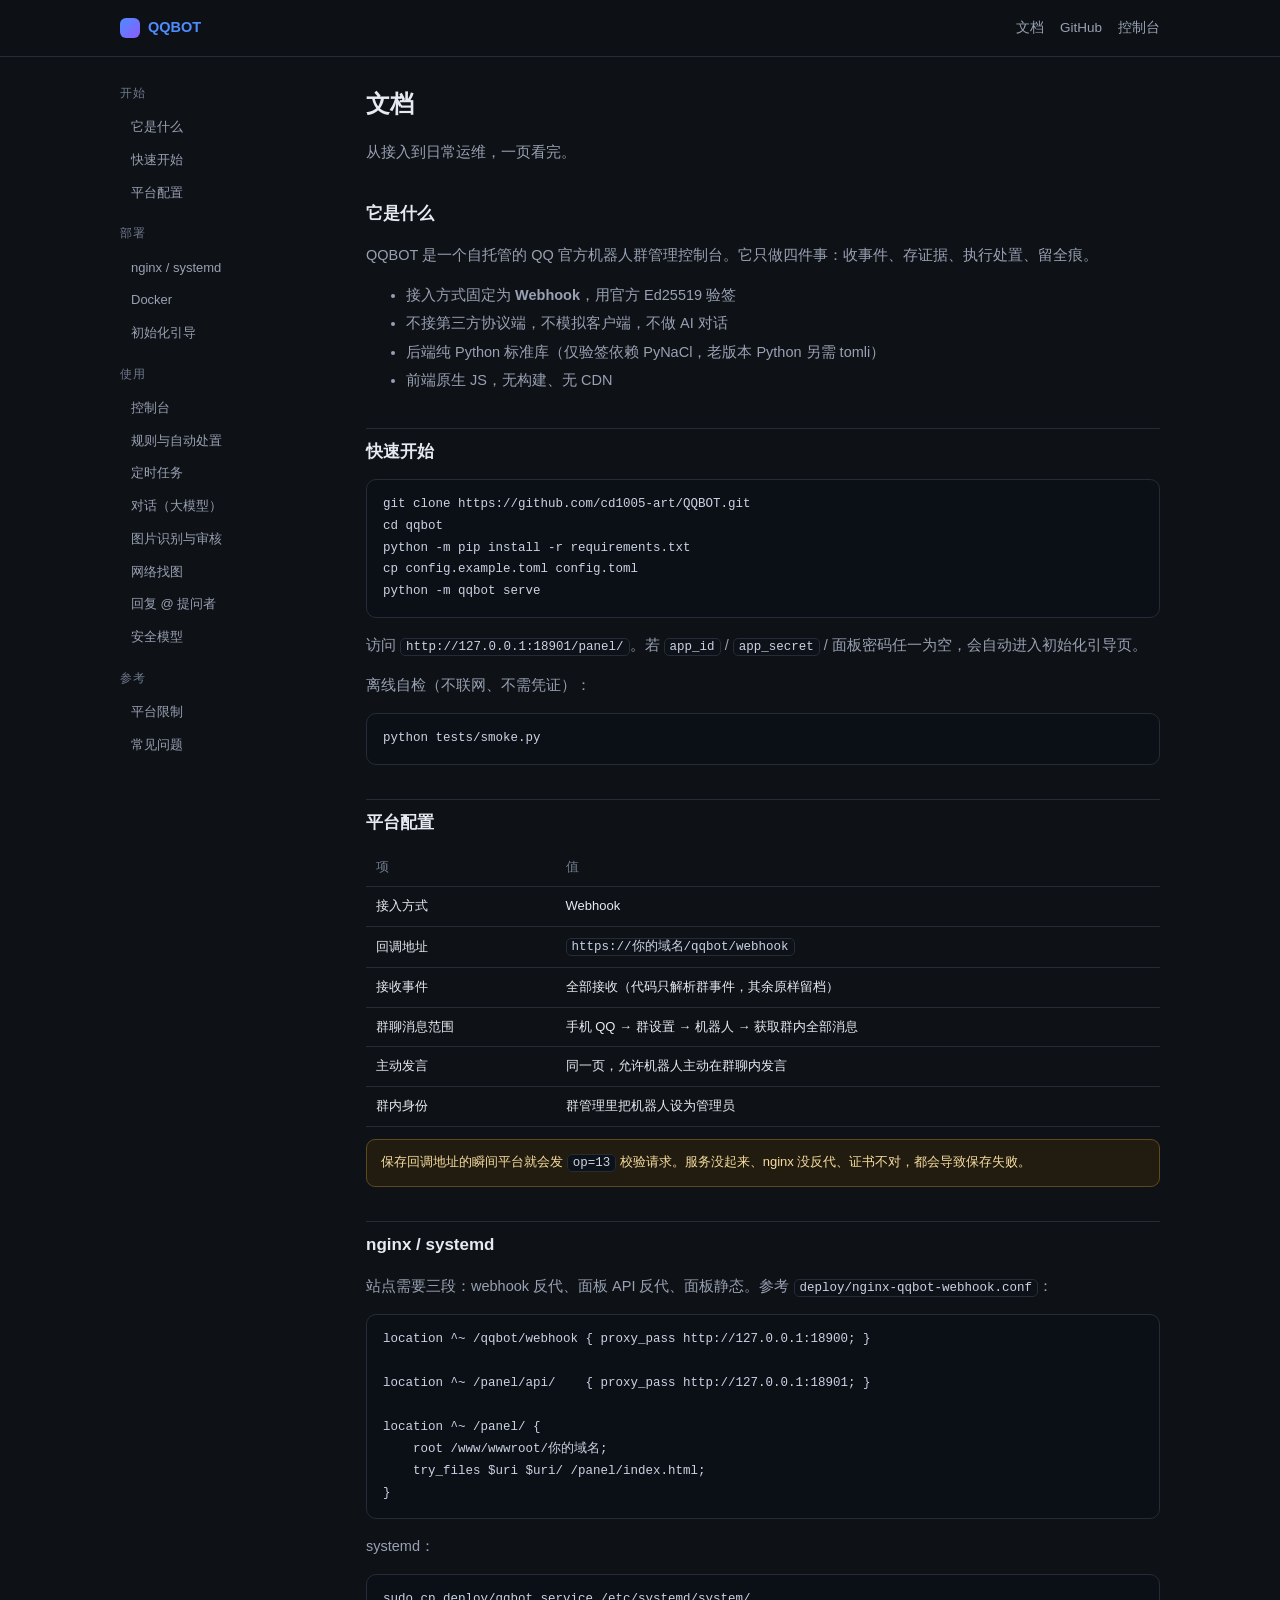
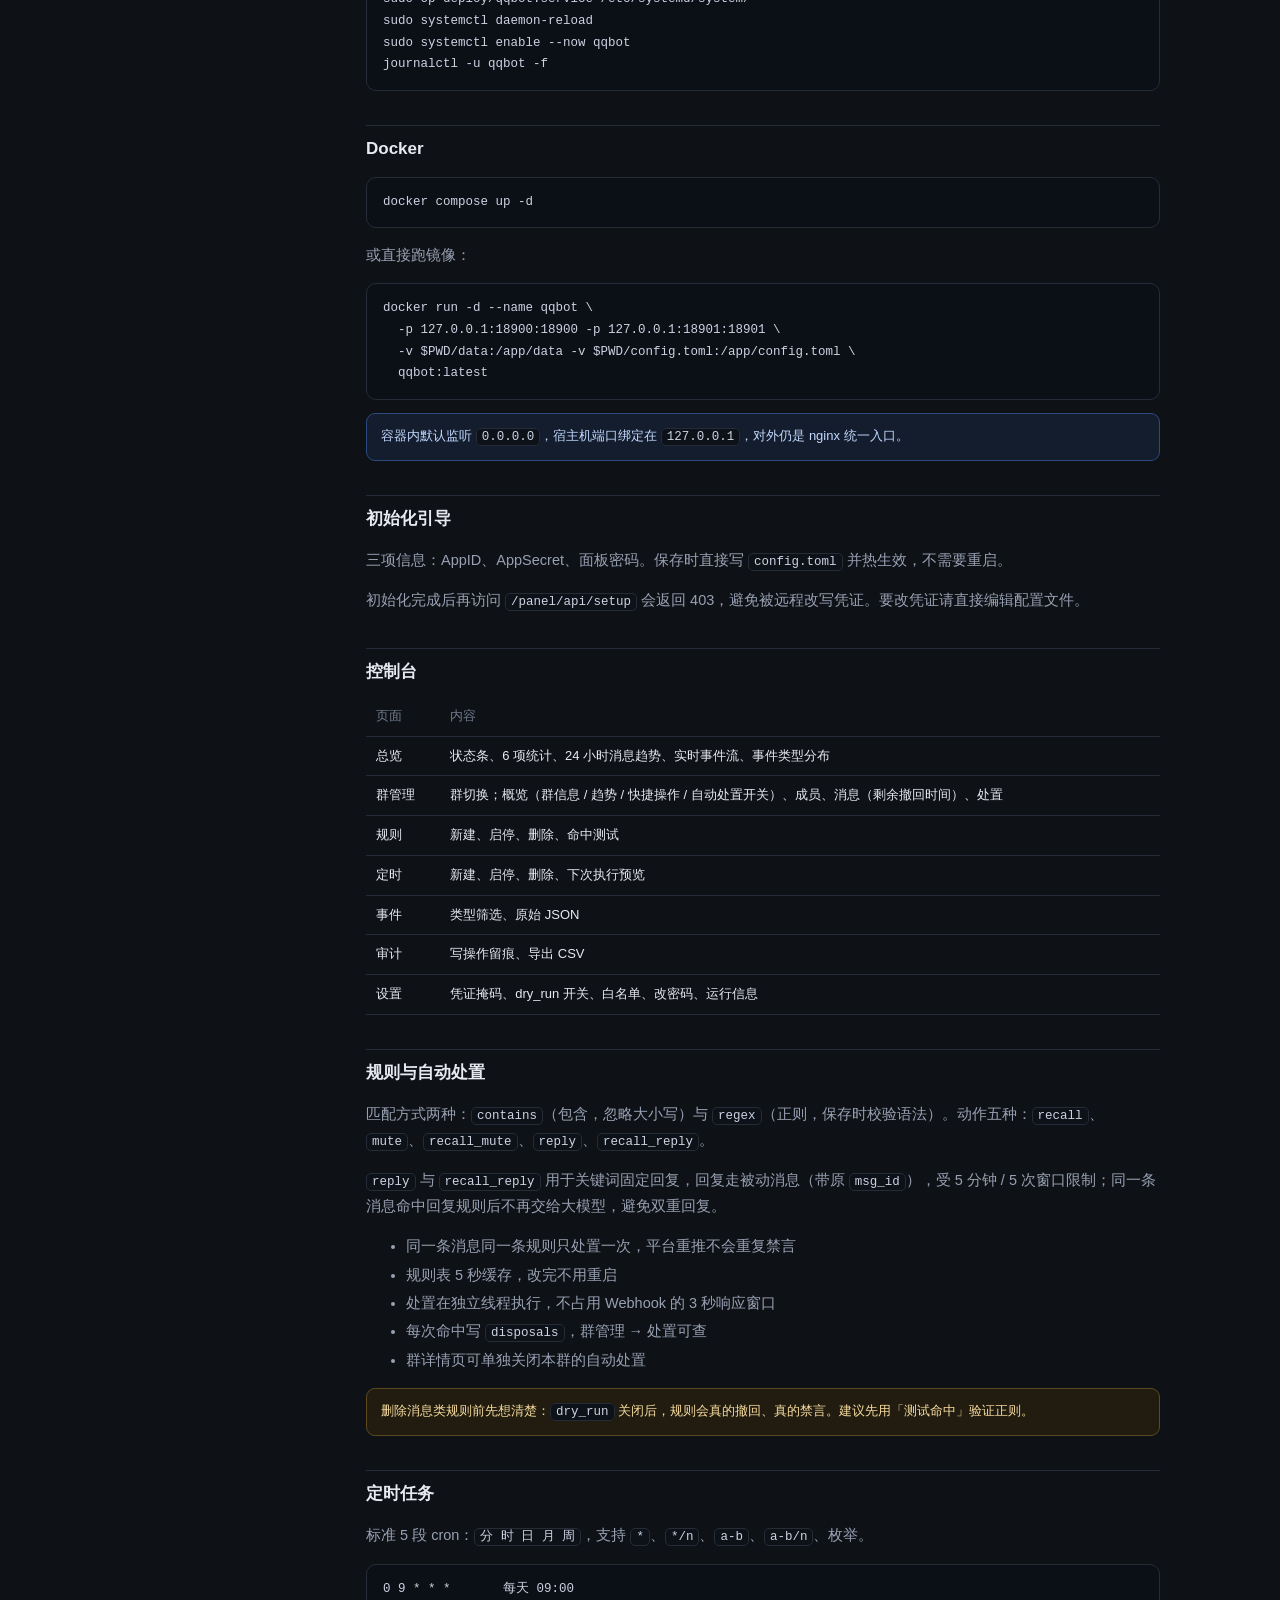
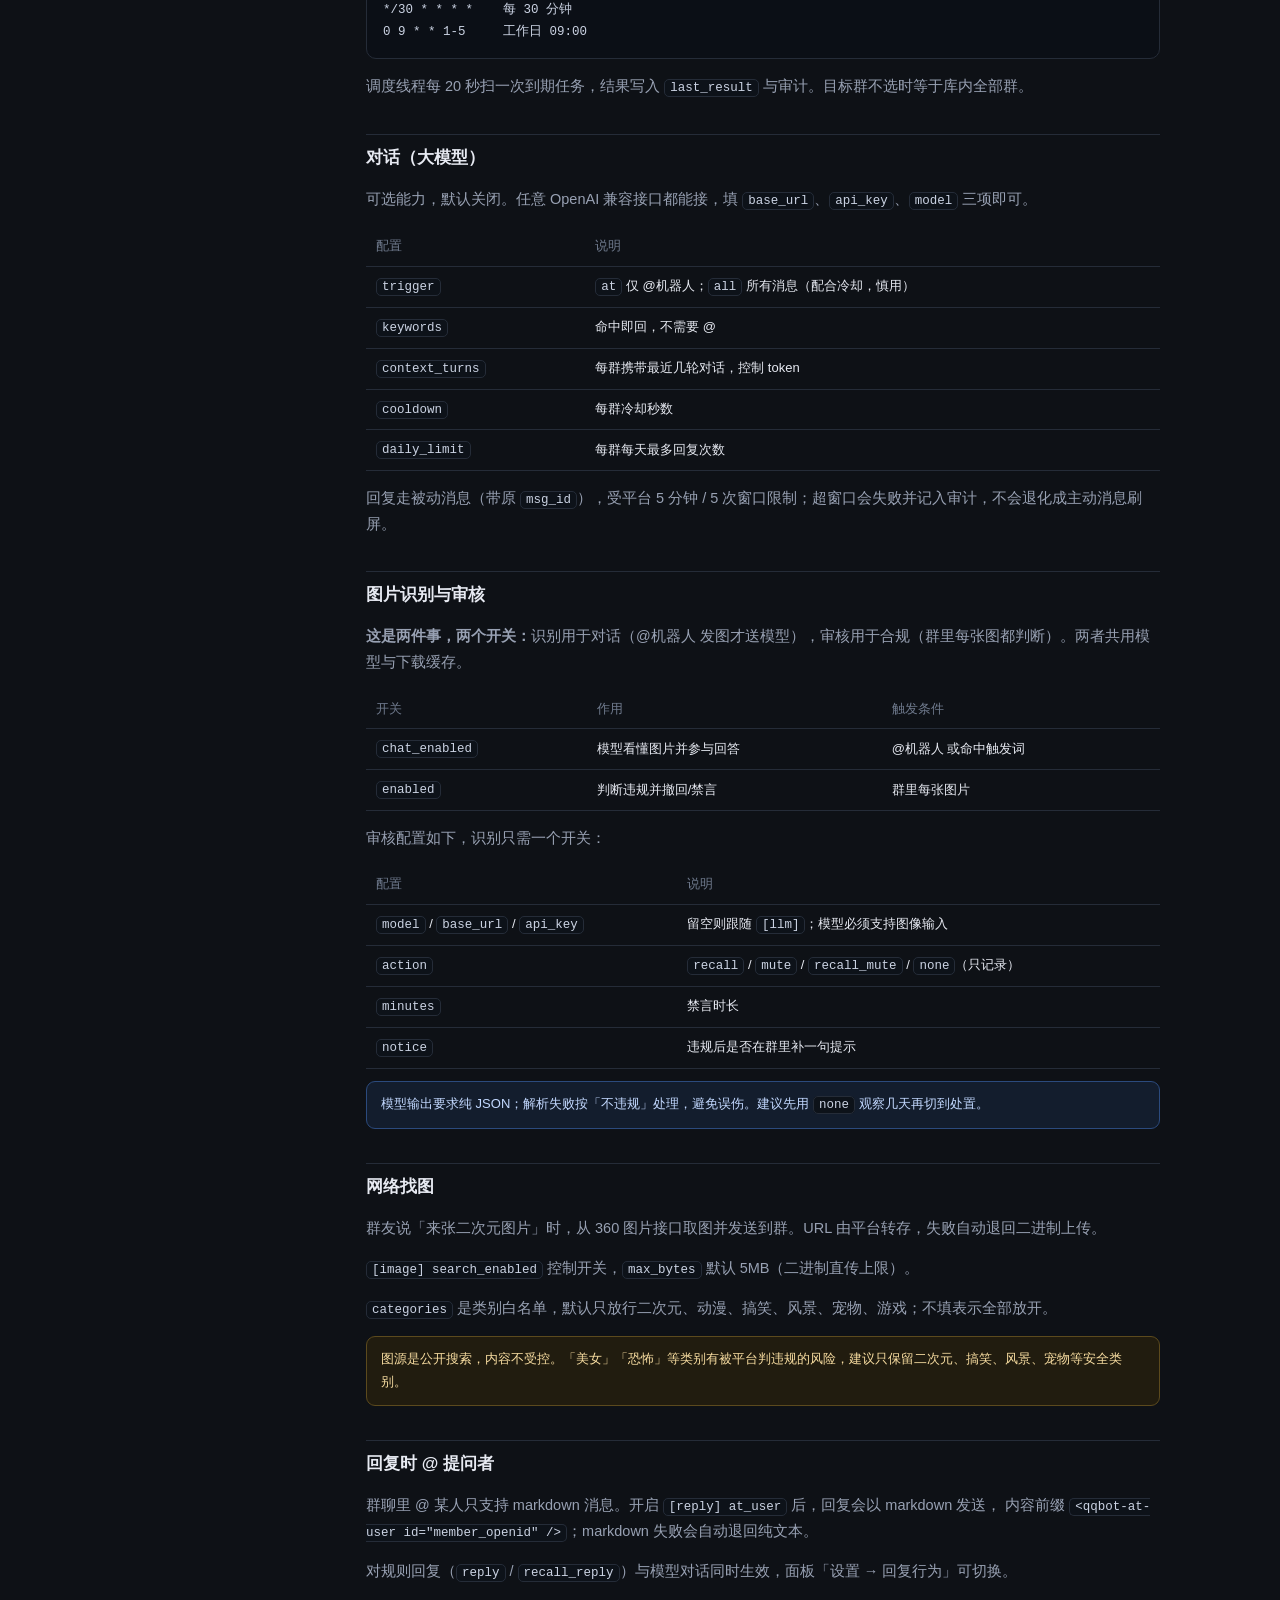
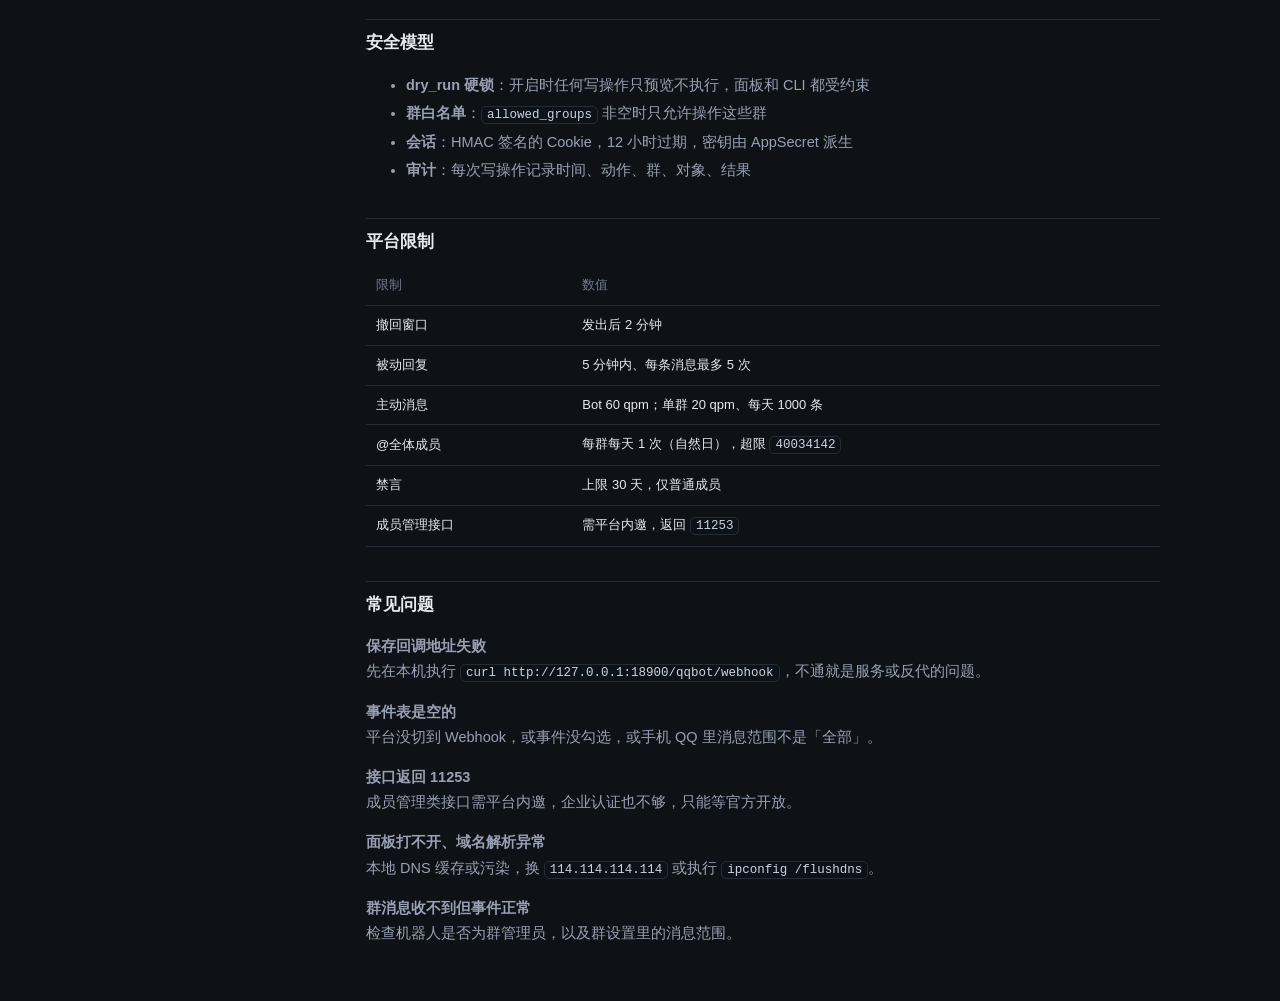
==== web/docs.html @ 5c9e3359 "feat: 找图类别白名单 + 移除设置页重复卡片 - [image] categories 白名单，默认仅放行二次元/动漫/搞笑/风景/宠物/游戏 - 美女/恐怖/沙雕 标记 ⚠，需手动勾选才会启用" ====
<!DOCTYPE html>
<html lang="zh-CN">
<head>
<meta charset="utf-8">
<meta name="viewport" content="width=device-width, initial-scale=1">
<title>文档 · QQBOT</title>
<style>
:root{--bg:#0e1116;--panel:#161b23;--panel2:#1b2129;--line:#252c38;--text:#e7eaf2;--sub:#98a1b3;--muted:#6f7a8d;--accent:#4f8cff}
*{box-sizing:border-box}
body{margin:0;background:var(--bg);color:var(--text);font:14.5px/1.75 -apple-system,"Segoe UI","Microsoft YaHei",sans-serif}
a{color:var(--accent);text-decoration:none}
header{position:sticky;top:0;z-index:10;background:rgba(14,17,22,.9);backdrop-filter:blur(8px);border-bottom:1px solid var(--line)}
.nav{max-width:1080px;margin:0 auto;padding:0 20px;display:flex;align-items:center;gap:16px;height:56px}
.brand{font-weight:650;display:flex;align-items:center;gap:8px}
.logo{width:20px;height:20px;border-radius:6px;background:linear-gradient(135deg,#4f8cff,#8a5cff)}
.nav .sp{flex:1}
.nav a.item{color:var(--sub);font-size:13.5px}
.layout{max-width:1080px;margin:0 auto;padding:26px 20px 70px;display:grid;grid-template-columns:212px 1fr;gap:34px}
aside{position:sticky;top:76px;align-self:start;font-size:13px}
aside div.t{color:var(--muted);font-size:11.5px;letter-spacing:.5px;margin:0 0 8px}
aside a{display:block;padding:5px 9px;border-radius:7px;color:var(--sub);border-left:2px solid transparent}
aside a:hover{background:var(--panel2);color:var(--text)}
main h1{font-size:24px;margin:0 0 6px}
main h2{font-size:17px;margin:34px 0 8px;padding-top:8px;border-top:1px solid var(--line)}
main h2:first-of-type{border-top:0;padding-top:0}
main p{color:var(--sub)}
main li{color:var(--sub);margin:3px 0}
code{font-family:ui-monospace,Consolas,monospace;background:#0d1219;border:1px solid var(--line);
  border-radius:5px;padding:1px 5px;font-size:12.5px;color:#cbd3e3}
pre{background:#0b0f16;border:1px solid var(--line);border-radius:10px;padding:14px 16px;overflow:auto;
  font-size:12.5px;line-height:1.75;color:#cbd3e3}
table{width:100%;border-collapse:collapse;font-size:13px;margin:10px 0}
th,td{text-align:left;padding:8px 10px;border-bottom:1px solid var(--line)}
th{color:var(--muted);font-weight:500}
.tip{background:#131d2d;border:1px solid #2b4a7d;border-radius:9px;padding:11px 14px;color:#c2d8ff;font-size:13px;margin:12px 0}
.warn{background:#211c0f;border:1px solid #5c4a1d;border-radius:9px;padding:11px 14px;color:#f7dca0;font-size:13px;margin:12px 0}
@media(max-width:860px){.layout{grid-template-columns:1fr;gap:18px}aside{display:none}}
</style>
</head>
<body>

<header><div class="nav">
  <a class="brand" href="/"><span class="logo"></span>QQBOT</a>
  <span class="sp"></span>
  <a class="item" href="/docs/">文档</a>
  <a class="item" href="https://github.com/cd1005-art/QQBOT">GitHub</a>
  <a class="item" href="/panel/">控制台</a>
</div></header>

<div class="layout">
<aside>
  <div class="t">开始</div>
  <a href="#intro">它是什么</a>
  <a href="#quick">快速开始</a>
  <a href="#platform">平台配置</a>
  <div class="t" style="margin-top:14px">部署</div>
  <a href="#deploy">nginx / systemd</a>
  <a href="#docker">Docker</a>
  <a href="#setup">初始化引导</a>
  <div class="t" style="margin-top:14px">使用</div>
  <a href="#panel">控制台</a>
  <a href="#rules">规则与自动处置</a>
  <a href="#schedules">定时任务</a>
  <a href="#chat">对话（大模型）</a>
  <a href="#vision">图片识别与审核</a>
  <a href="#imgsearch">网络找图</a>
  <a href="#at">回复 @ 提问者</a>
  <a href="#security">安全模型</a>
  <div class="t" style="margin-top:14px">参考</div>
  <a href="#limits">平台限制</a>
  <a href="#faq">常见问题</a>
</aside>

<main>
  <h1>文档</h1>
  <p>从接入到日常运维，一页看完。</p>

  <h2 id="intro">它是什么</h2>
  <p>QQBOT 是一个自托管的 QQ 官方机器人群管理控制台。它只做四件事：收事件、存证据、执行处置、留全痕。</p>
  <ul>
    <li>接入方式固定为 <b>Webhook</b>，用官方 Ed25519 验签</li>
    <li>不接第三方协议端，不模拟客户端，不做 AI 对话</li>
    <li>后端纯 Python 标准库（仅验签依赖 PyNaCl，老版本 Python 另需 tomli）</li>
    <li>前端原生 JS，无构建、无 CDN</li>
  </ul>

  <h2 id="quick">快速开始</h2>
  <pre>git clone https://github.com/cd1005-art/QQBOT.git
cd qqbot
python -m pip install -r requirements.txt
cp config.example.toml config.toml
python -m qqbot serve</pre>
  <p>访问 <code>http://127.0.0.1:18901/panel/</code>。若 <code>app_id</code> / <code>app_secret</code> / 面板密码任一为空，会自动进入初始化引导页。</p>
  <p>离线自检（不联网、不需凭证）：</p>
  <pre>python tests/smoke.py</pre>

  <h2 id="platform">平台配置</h2>
  <table>
    <tr><th>项</th><th>值</th></tr>
    <tr><td>接入方式</td><td>Webhook</td></tr>
    <tr><td>回调地址</td><td><code>https://你的域名/qqbot/webhook</code></td></tr>
    <tr><td>接收事件</td><td>全部接收（代码只解析群事件，其余原样留档）</td></tr>
    <tr><td>群聊消息范围</td><td>手机 QQ → 群设置 → 机器人 → 获取群内全部消息</td></tr>
    <tr><td>主动发言</td><td>同一页，允许机器人主动在群聊内发言</td></tr>
    <tr><td>群内身份</td><td>群管理里把机器人设为管理员</td></tr>
  </table>
  <div class="warn">保存回调地址的瞬间平台就会发 <code>op=13</code> 校验请求。服务没起来、nginx 没反代、证书不对，都会导致保存失败。</div>

  <h2 id="deploy">nginx / systemd</h2>
  <p>站点需要三段：webhook 反代、面板 API 反代、面板静态。参考 <code>deploy/nginx-qqbot-webhook.conf</code>：</p>
  <pre>location ^~ /qqbot/webhook { proxy_pass http://127.0.0.1:18900; }

location ^~ /panel/api/    { proxy_pass http://127.0.0.1:18901; }

location ^~ /panel/ {
    root /www/wwwroot/你的域名;
    try_files $uri $uri/ /panel/index.html;
}</pre>
  <p>systemd：</p>
  <pre>sudo cp deploy/qqbot.service /etc/systemd/system/
sudo systemctl daemon-reload
sudo systemctl enable --now qqbot
journalctl -u qqbot -f</pre>

  <h2 id="docker">Docker</h2>
  <pre>docker compose up -d</pre>
  <p>或直接跑镜像：</p>
  <pre>docker run -d --name qqbot \
  -p 127.0.0.1:18900:18900 -p 127.0.0.1:18901:18901 \
  -v $PWD/data:/app/data -v $PWD/config.toml:/app/config.toml \
  qqbot:latest</pre>
  <div class="tip">容器内默认监听 <code>0.0.0.0</code>，宿主机端口绑定在 <code>127.0.0.1</code>，对外仍是 nginx 统一入口。</div>

  <h2 id="setup">初始化引导</h2>
  <p>三项信息：AppID、AppSecret、面板密码。保存时直接写 <code>config.toml</code> 并热生效，不需要重启。</p>
  <p>初始化完成后再访问 <code>/panel/api/setup</code> 会返回 403，避免被远程改写凭证。要改凭证请直接编辑配置文件。</p>

  <h2 id="panel">控制台</h2>
  <table>
    <tr><th>页面</th><th>内容</th></tr>
    <tr><td>总览</td><td>状态条、6 项统计、24 小时消息趋势、实时事件流、事件类型分布</td></tr>
    <tr><td>群管理</td><td>群切换；概览（群信息 / 趋势 / 快捷操作 / 自动处置开关）、成员、消息（剩余撤回时间）、处置</td></tr>
    <tr><td>规则</td><td>新建、启停、删除、命中测试</td></tr>
    <tr><td>定时</td><td>新建、启停、删除、下次执行预览</td></tr>
    <tr><td>事件</td><td>类型筛选、原始 JSON</td></tr>
    <tr><td>审计</td><td>写操作留痕、导出 CSV</td></tr>
    <tr><td>设置</td><td>凭证掩码、dry_run 开关、白名单、改密码、运行信息</td></tr>
  </table>

  <h2 id="rules">规则与自动处置</h2>
  <p>匹配方式两种：<code>contains</code>（包含，忽略大小写）与 <code>regex</code>（正则，保存时校验语法）。动作五种：<code>recall</code>、<code>mute</code>、<code>recall_mute</code>、<code>reply</code>、<code>recall_reply</code>。</p>
  <p><code>reply</code> 与 <code>recall_reply</code> 用于关键词固定回复，回复走被动消息（带原 <code>msg_id</code>），受 5 分钟 / 5 次窗口限制；同一条消息命中回复规则后不再交给大模型，避免双重回复。</p>
  <ul>
    <li>同一条消息同一条规则只处置一次，平台重推不会重复禁言</li>
    <li>规则表 5 秒缓存，改完不用重启</li>
    <li>处置在独立线程执行，不占用 Webhook 的 3 秒响应窗口</li>
    <li>每次命中写 <code>disposals</code>，群管理 → 处置可查</li>
    <li>群详情页可单独关闭本群的自动处置</li>
  </ul>
  <div class="warn">删除消息类规则前先想清楚：<code>dry_run</code> 关闭后，规则会真的撤回、真的禁言。建议先用「测试命中」验证正则。</div>

  <h2 id="schedules">定时任务</h2>
  <p>标准 5 段 cron：<code>分 时 日 月 周</code>，支持 <code>*</code>、<code>*/n</code>、<code>a-b</code>、<code>a-b/n</code>、枚举。</p>
  <pre>0 9 * * *       每天 09:00
*/30 * * * *    每 30 分钟
0 9 * * 1-5     工作日 09:00</pre>
  <p>调度线程每 20 秒扫一次到期任务，结果写入 <code>last_result</code> 与审计。目标群不选时等于库内全部群。</p>

  <h2 id="chat">对话（大模型）</h2>
  <p>可选能力，默认关闭。任意 OpenAI 兼容接口都能接，填 <code>base_url</code>、<code>api_key</code>、<code>model</code> 三项即可。</p>
  <table>
    <tr><th>配置</th><th>说明</th></tr>
    <tr><td><code>trigger</code></td><td><code>at</code> 仅 @机器人；<code>all</code> 所有消息（配合冷却，慎用）</td></tr>
    <tr><td><code>keywords</code></td><td>命中即回，不需要 @</td></tr>
    <tr><td><code>context_turns</code></td><td>每群携带最近几轮对话，控制 token</td></tr>
    <tr><td><code>cooldown</code></td><td>每群冷却秒数</td></tr>
    <tr><td><code>daily_limit</code></td><td>每群每天最多回复次数</td></tr>
  </table>
  <p>回复走被动消息（带原 <code>msg_id</code>），受平台 5 分钟 / 5 次窗口限制；超窗口会失败并记入审计，不会退化成主动消息刷屏。</p>

  <h2 id="vision">图片识别与审核</h2>
  <p><b>这是两件事，两个开关：</b>识别用于对话（@机器人 发图才送模型），审核用于合规（群里每张图都判断）。两者共用模型与下载缓存。</p>
  <table>
    <tr><th>开关</th><th>作用</th><th>触发条件</th></tr>
    <tr><td><code>chat_enabled</code></td><td>模型看懂图片并参与回答</td><td>@机器人 或命中触发词</td></tr>
    <tr><td><code>enabled</code></td><td>判断违规并撤回/禁言</td><td>群里每张图片</td></tr>
  </table>
  <p>审核配置如下，识别只需一个开关：</p>
  <table>
    <tr><th>配置</th><th>说明</th></tr>
    <tr><td><code>model</code> / <code>base_url</code> / <code>api_key</code></td><td>留空则跟随 <code>[llm]</code>；模型必须支持图像输入</td></tr>
    <tr><td><code>action</code></td><td><code>recall</code> / <code>mute</code> / <code>recall_mute</code> / <code>none</code>（只记录）</td></tr>
    <tr><td><code>minutes</code></td><td>禁言时长</td></tr>
    <tr><td><code>notice</code></td><td>违规后是否在群里补一句提示</td></tr>
  </table>
  <div class="tip">模型输出要求纯 JSON；解析失败按「不违规」处理，避免误伤。建议先用 <code>none</code> 观察几天再切到处置。</div>

  <h2 id="imgsearch">网络找图</h2>
  <p>群友说「来张二次元图片」时，从 360 图片接口取图并发送到群。URL 由平台转存，失败自动退回二进制上传。</p>
  <p><code>[image] search_enabled</code> 控制开关，<code>max_bytes</code> 默认 5MB（二进制直传上限）。</p>
  <p><code>categories</code> 是类别白名单，默认只放行二次元、动漫、搞笑、风景、宠物、游戏；不填表示全部放开。</p>
  <div class="warn">图源是公开搜索，内容不受控。「美女」「恐怖」等类别有被平台判违规的风险，建议只保留二次元、搞笑、风景、宠物等安全类别。</div>

  <h2 id="at">回复时 @ 提问者</h2>
  <p>群聊里 @ 某人只支持 markdown 消息。开启 <code>[reply] at_user</code> 后，回复会以 markdown 发送，
  内容前缀 <code>&lt;qqbot-at-user id="member_openid" /&gt;</code>；markdown 失败会自动退回纯文本。</p>
  <p>对规则回复（<code>reply</code> / <code>recall_reply</code>）与模型对话同时生效，面板「设置 → 回复行为」可切换。</p>

  <h2 id="security">安全模型</h2>
  <ul>
    <li><b>dry_run 硬锁</b>：开启时任何写操作只预览不执行，面板和 CLI 都受约束</li>
    <li><b>群白名单</b>：<code>allowed_groups</code> 非空时只允许操作这些群</li>
    <li><b>会话</b>：HMAC 签名的 Cookie，12 小时过期，密钥由 AppSecret 派生</li>
    <li><b>审计</b>：每次写操作记录时间、动作、群、对象、结果</li>
  </ul>

  <h2 id="limits">平台限制</h2>
  <table>
    <tr><th>限制</th><th>数值</th></tr>
    <tr><td>撤回窗口</td><td>发出后 2 分钟</td></tr>
    <tr><td>被动回复</td><td>5 分钟内、每条消息最多 5 次</td></tr>
    <tr><td>主动消息</td><td>Bot 60 qpm；单群 20 qpm、每天 1000 条</td></tr>
    <tr><td>@全体成员</td><td>每群每天 1 次（自然日），超限 <code>40034142</code></td></tr>
    <tr><td>禁言</td><td>上限 30 天，仅普通成员</td></tr>
    <tr><td>成员管理接口</td><td>需平台内邀，返回 <code>11253</code></td></tr>
  </table>

  <h2 id="faq">常见问题</h2>
  <p><b>保存回调地址失败</b><br>先在本机执行 <code>curl http://127.0.0.1:18900/qqbot/webhook</code>，不通就是服务或反代的问题。</p>
  <p><b>事件表是空的</b><br>平台没切到 Webhook，或事件没勾选，或手机 QQ 里消息范围不是「全部」。</p>
  <p><b>接口返回 11253</b><br>成员管理类接口需平台内邀，企业认证也不够，只能等官方开放。</p>
  <p><b>面板打不开、域名解析异常</b><br>本地 DNS 缓存或污染，换 <code>114.114.114.114</code> 或执行 <code>ipconfig /flushdns</code>。</p>
  <p><b>群消息收不到但事件正常</b><br>检查机器人是否为群管理员，以及群设置里的消息范围。</p>
</main>
</div>

</body>
</html>
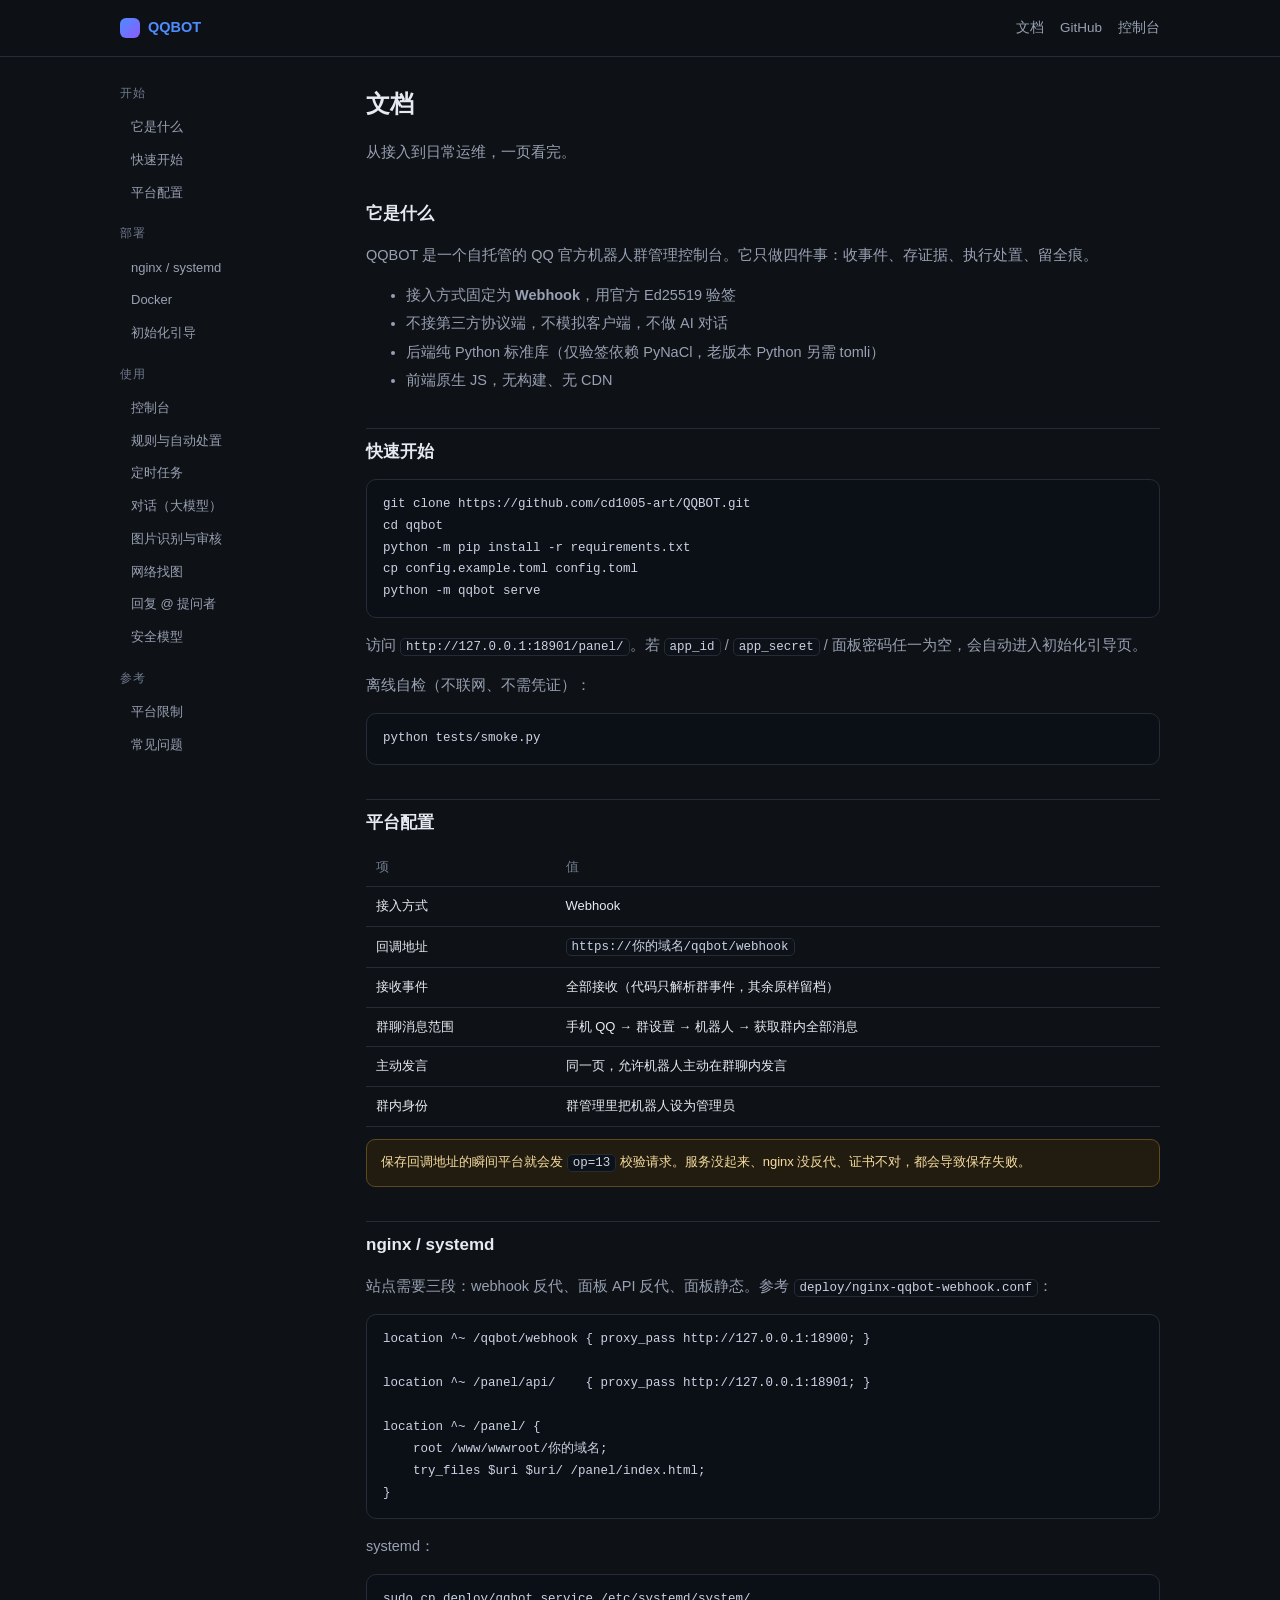
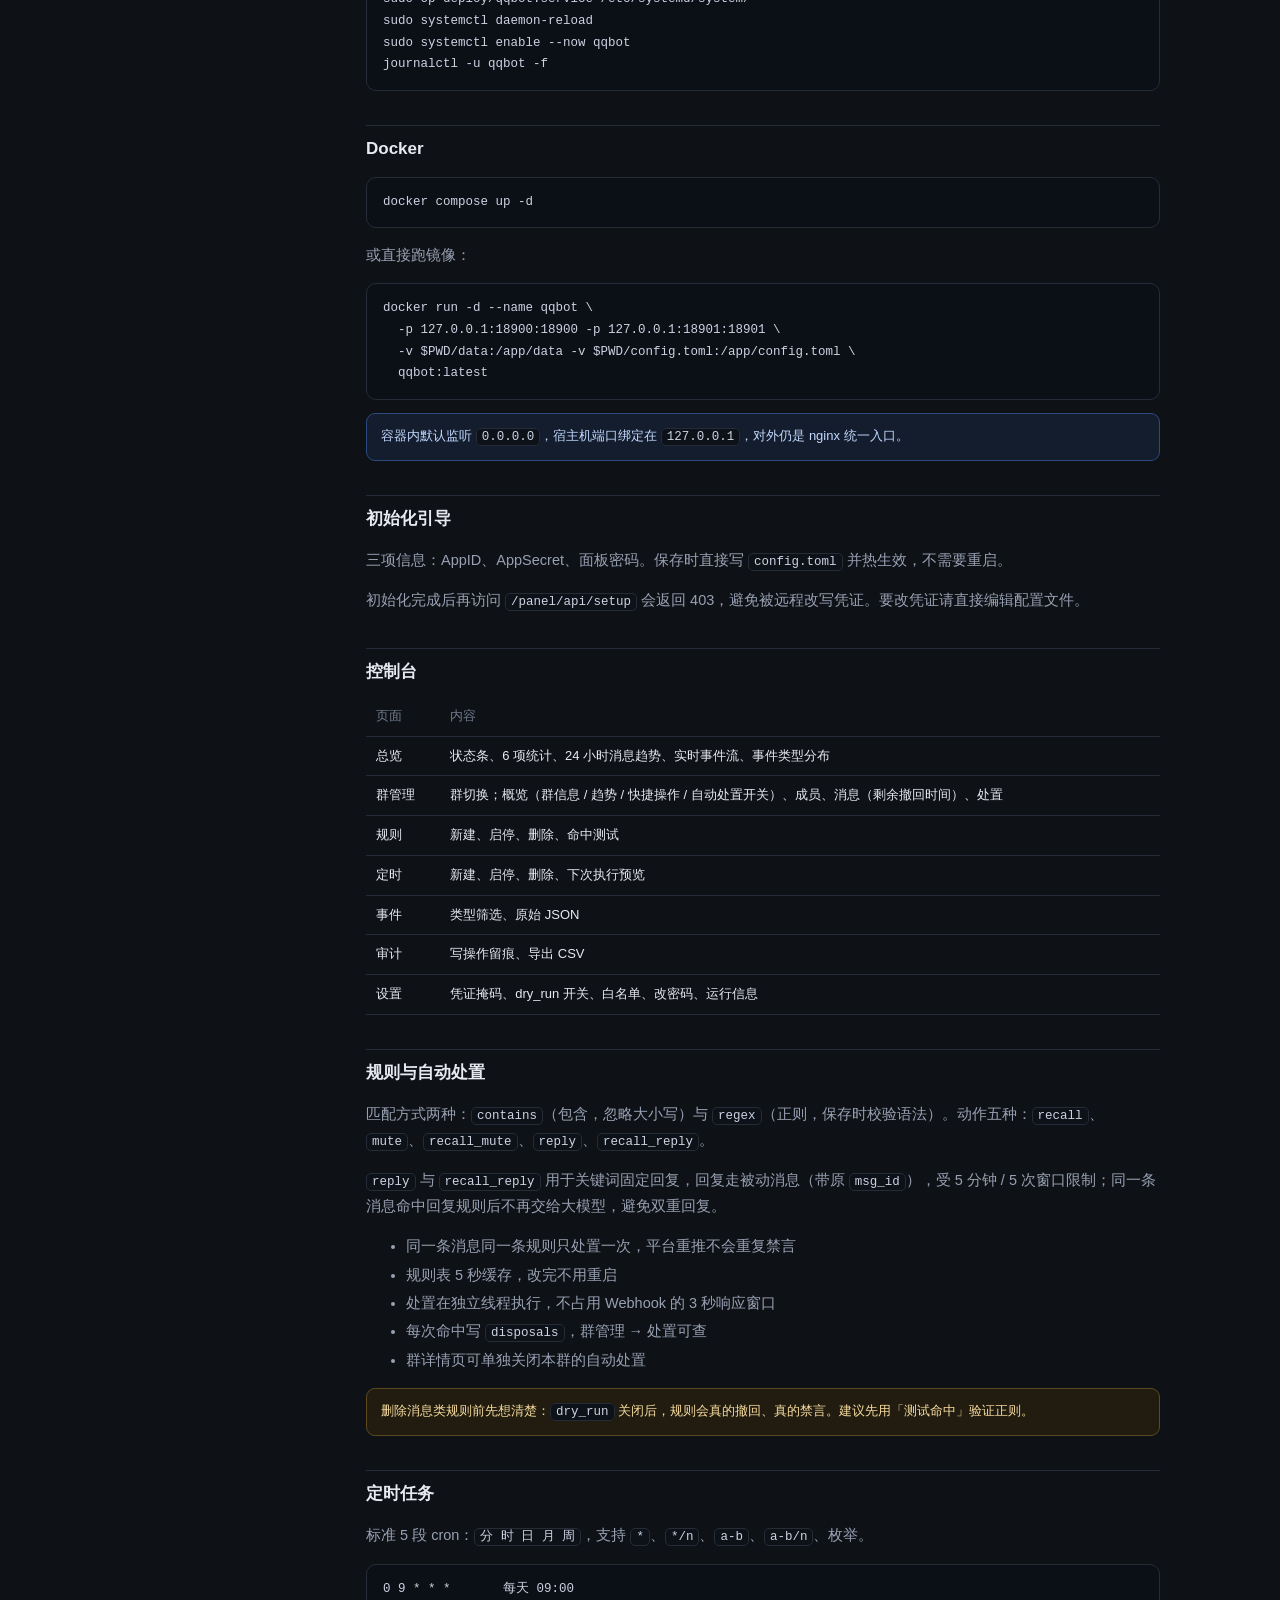
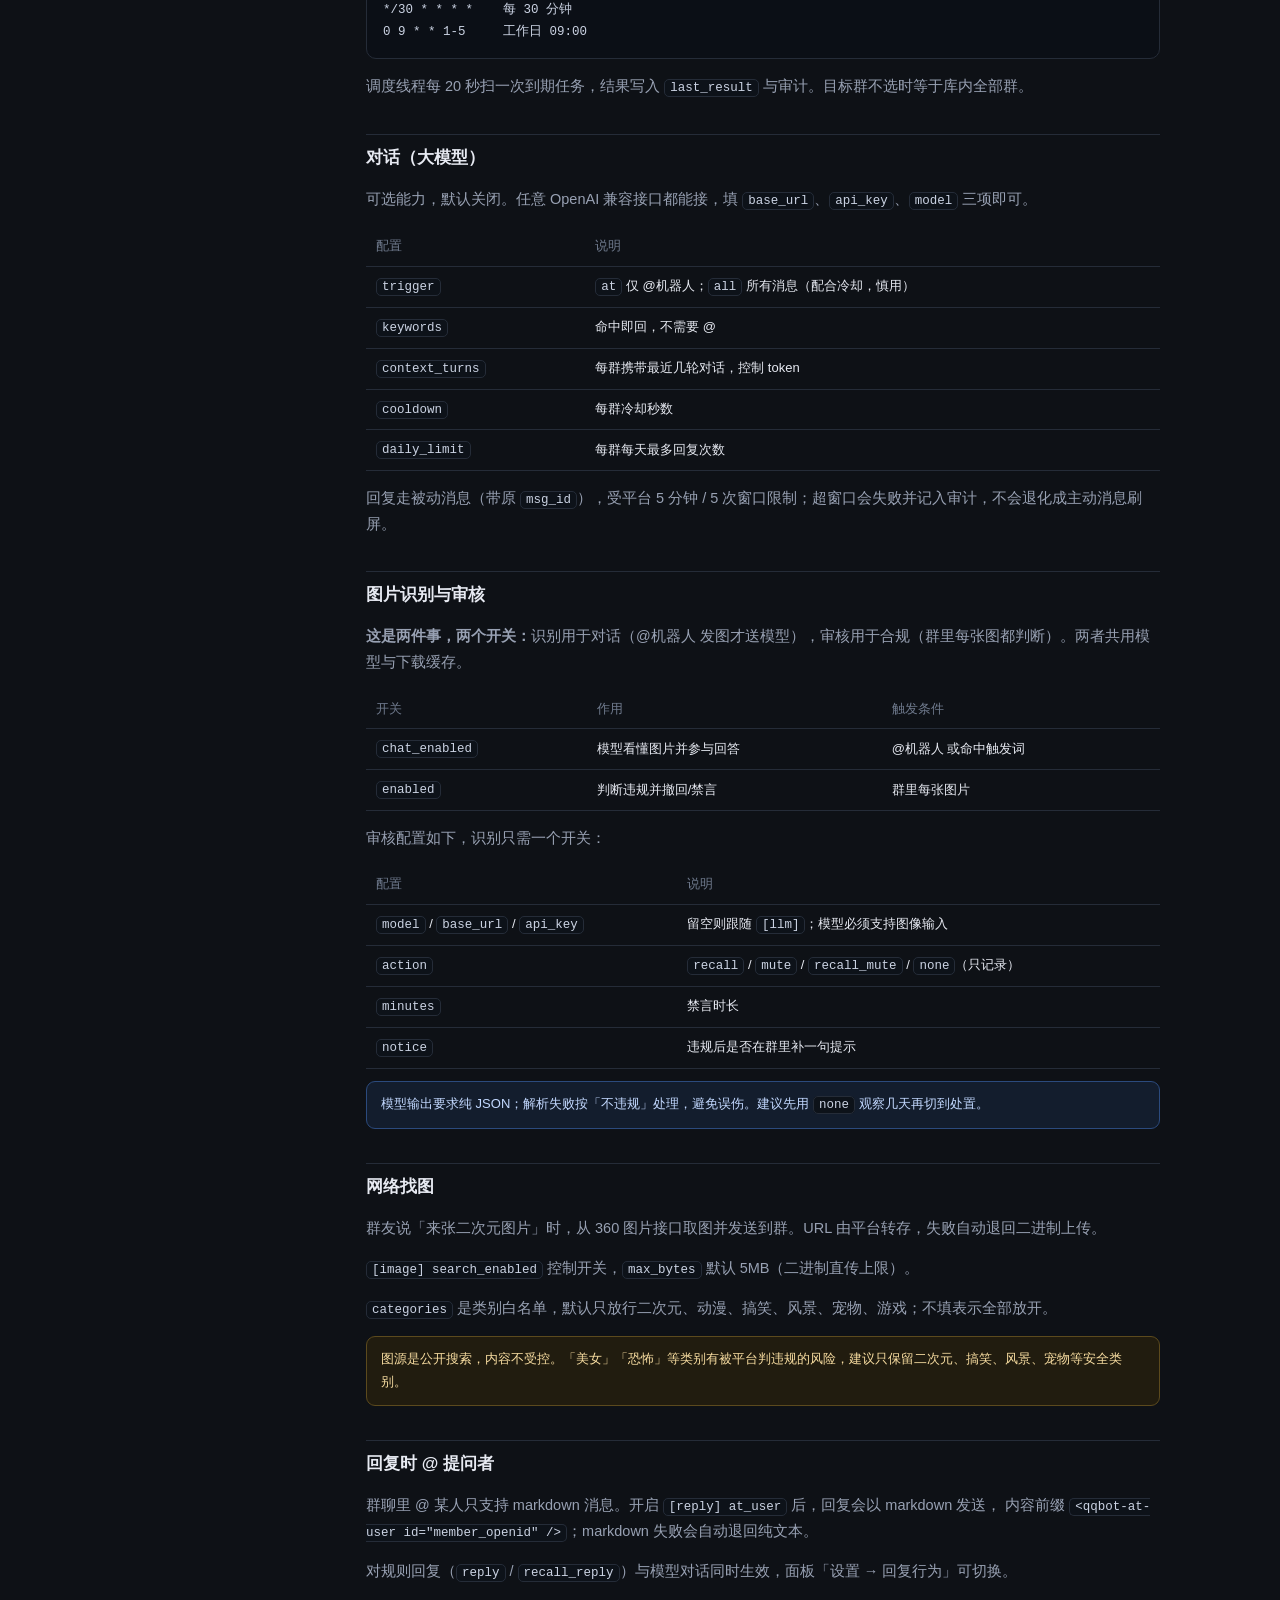
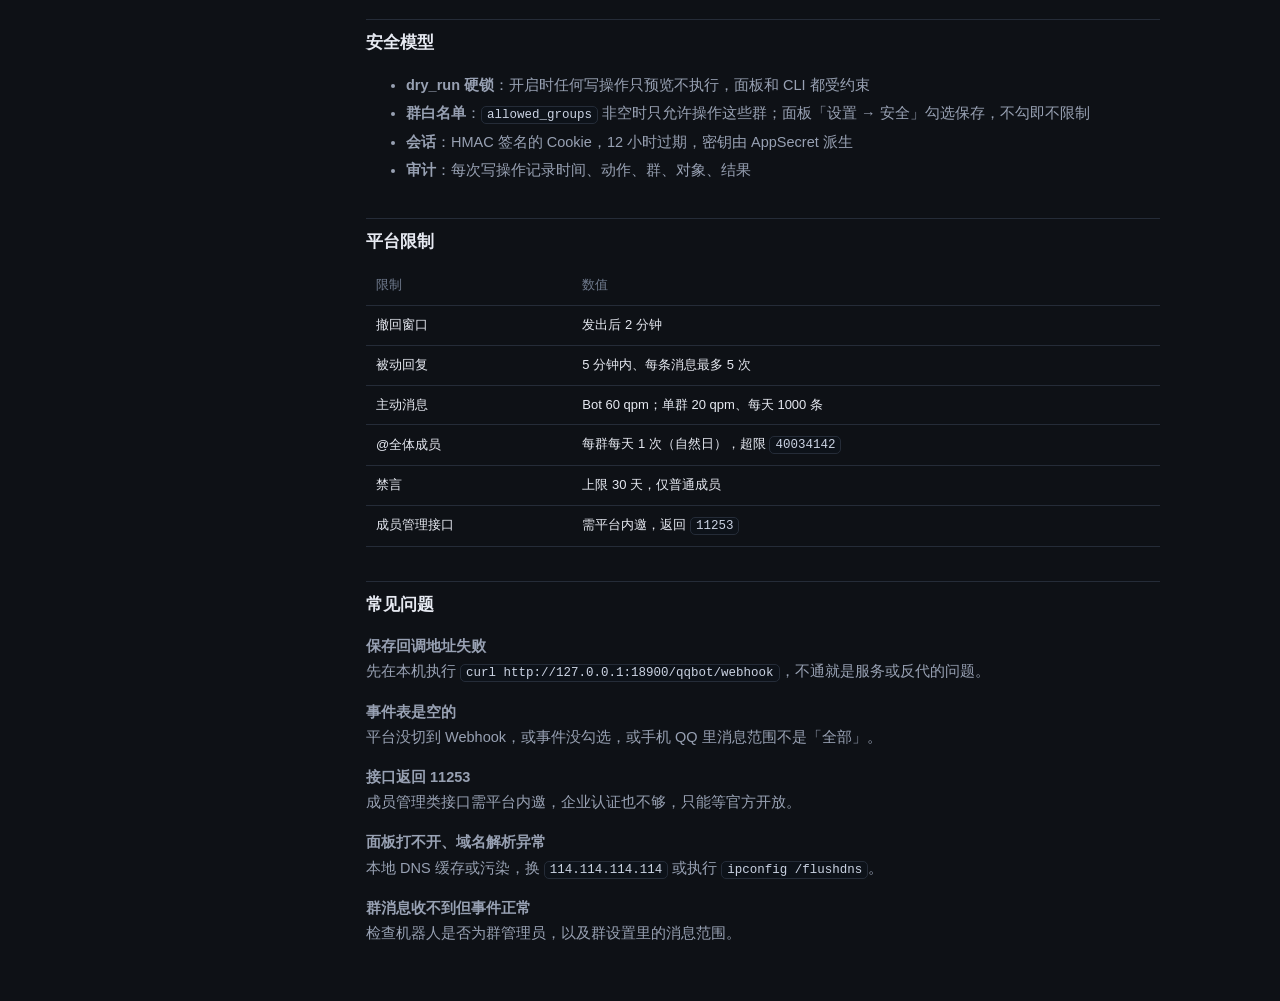
==== commit 8fb0d506: "feat: 设置页可编辑群白名单；保存按钮加过程反馈 - 新增 POST /panel/api/settings/allowed-groups，写回 [safety] allowed_groups -" ====
--- a/web/docs.html
+++ b/web/docs.html
@@ -209,7 +209,7 @@
   <h2 id="security">安全模型</h2>
   <ul>
     <li><b>dry_run 硬锁</b>：开启时任何写操作只预览不执行，面板和 CLI 都受约束</li>
-    <li><b>群白名单</b>：<code>allowed_groups</code> 非空时只允许操作这些群</li>
+    <li><b>群白名单</b>：<code>allowed_groups</code> 非空时只允许操作这些群；面板「设置 → 安全」勾选保存，不勾即不限制</li>
     <li><b>会话</b>：HMAC 签名的 Cookie，12 小时过期，密钥由 AppSecret 派生</li>
     <li><b>审计</b>：每次写操作记录时间、动作、群、对象、结果</li>
   </ul>
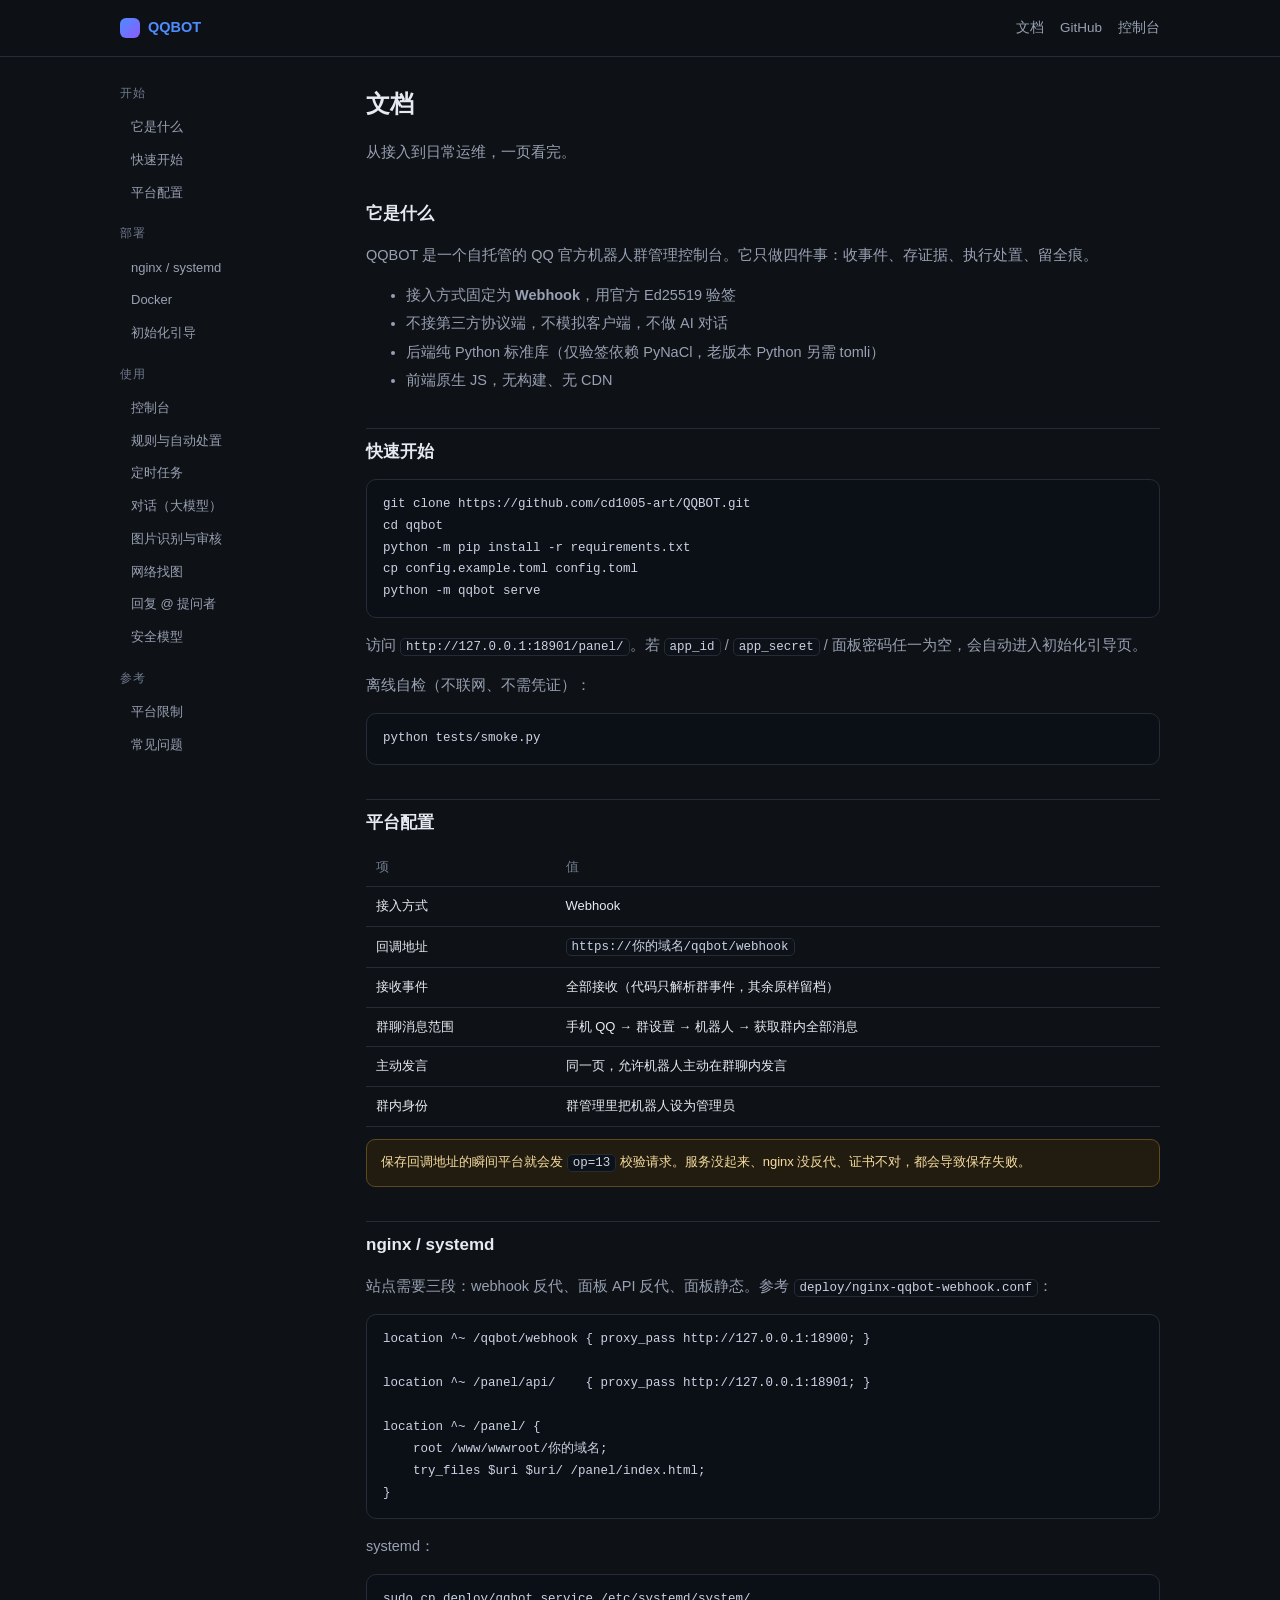
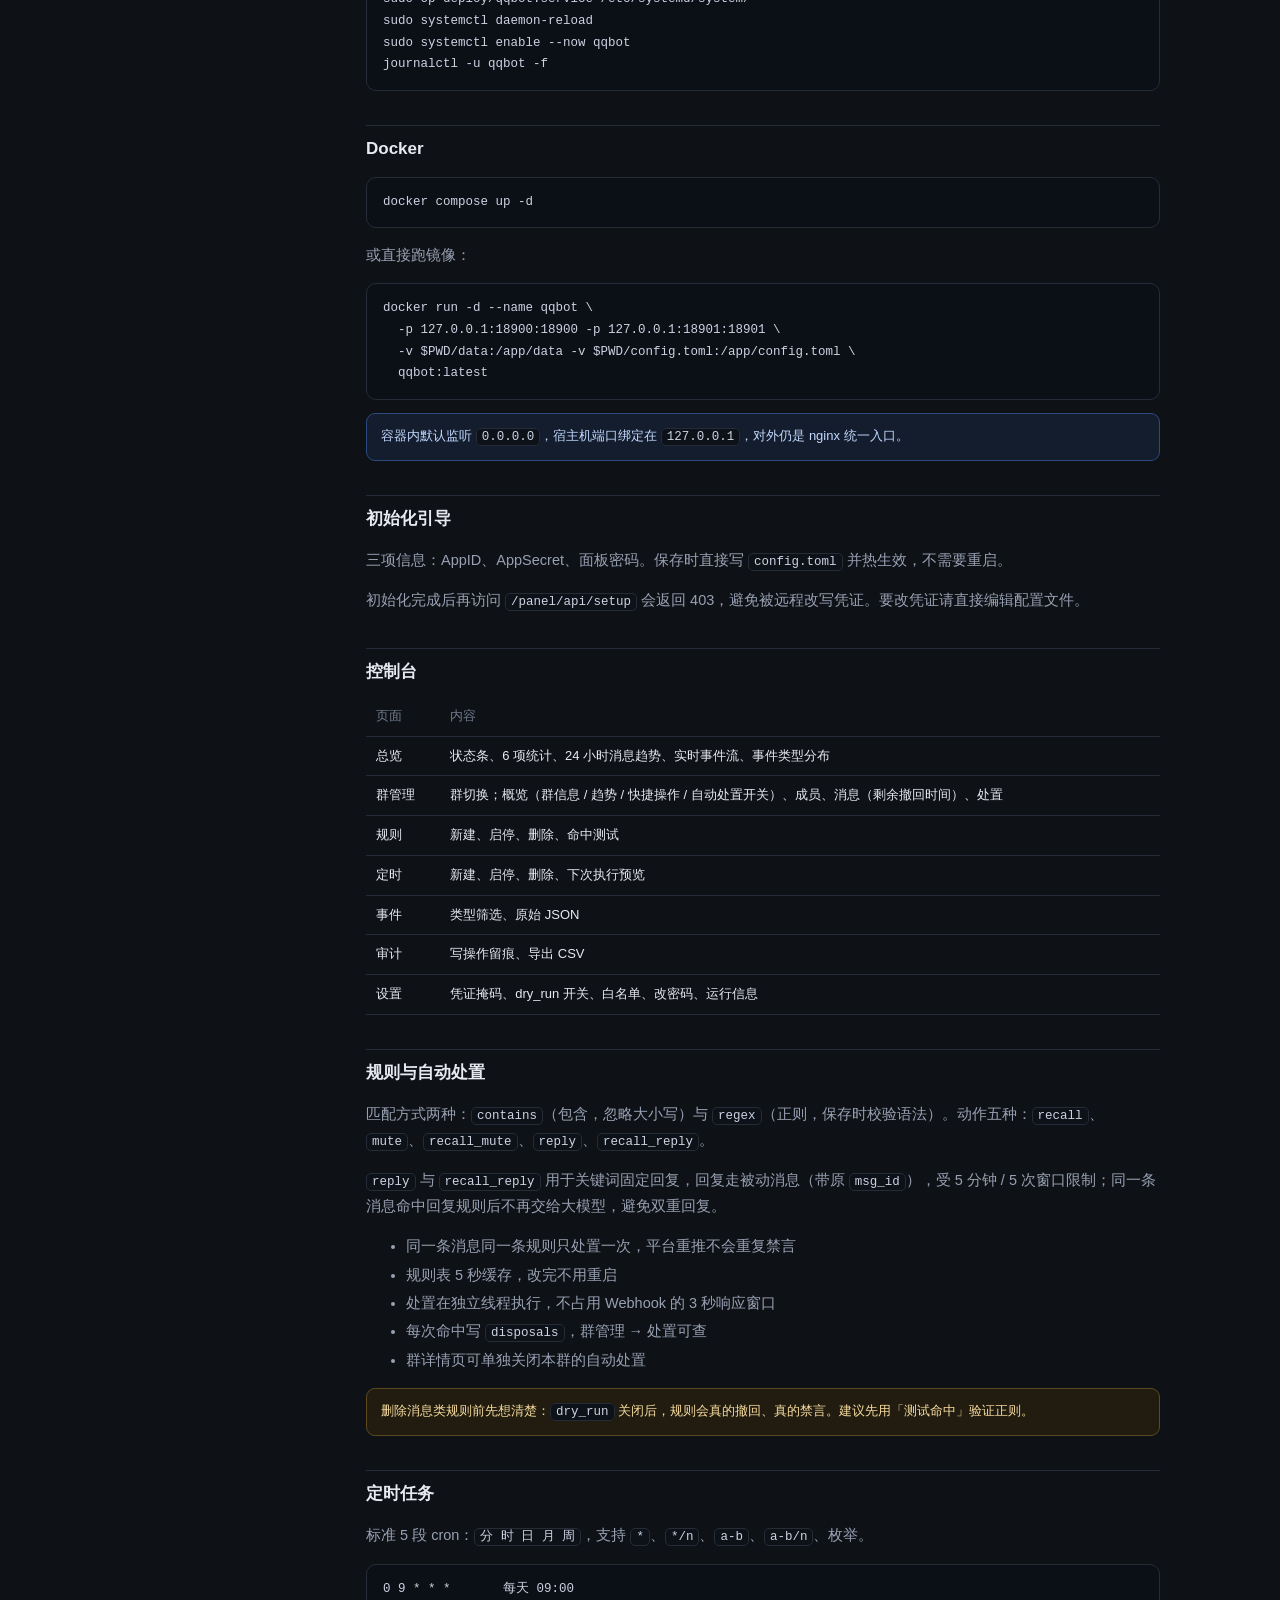
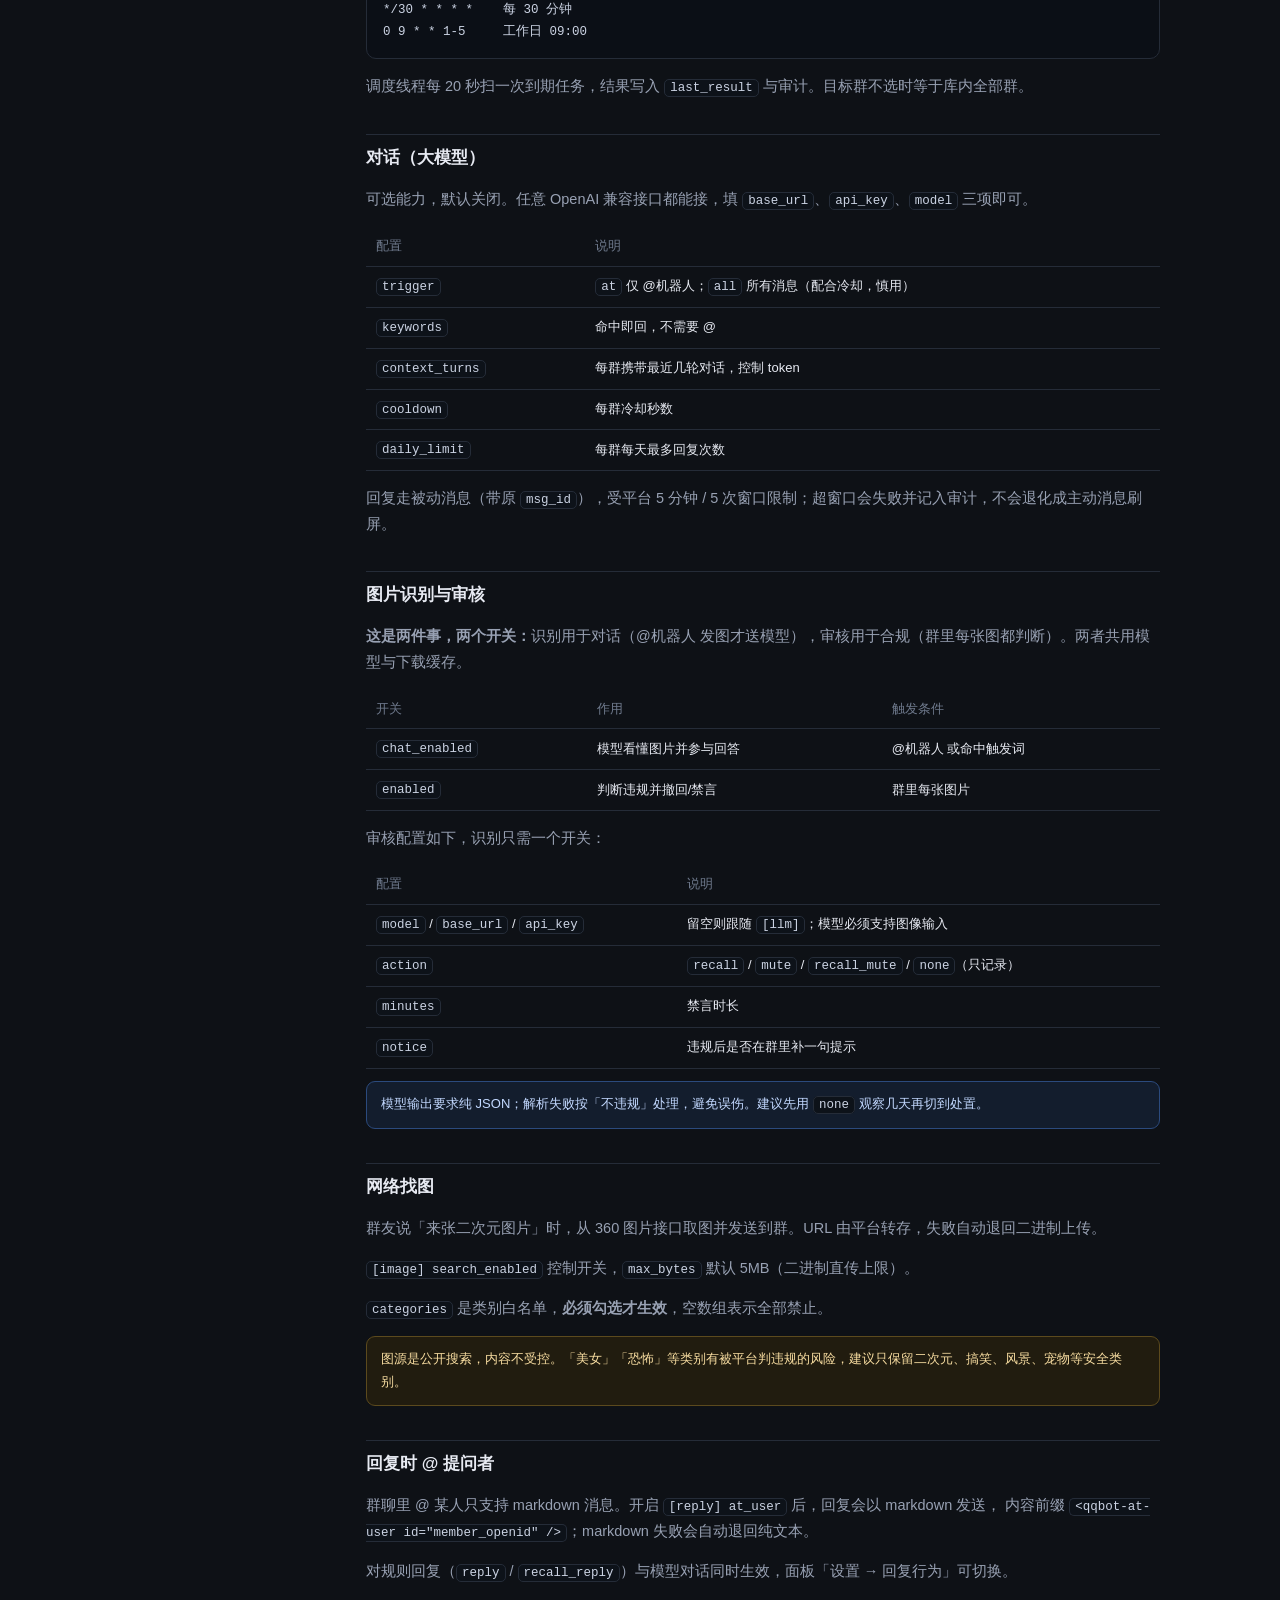
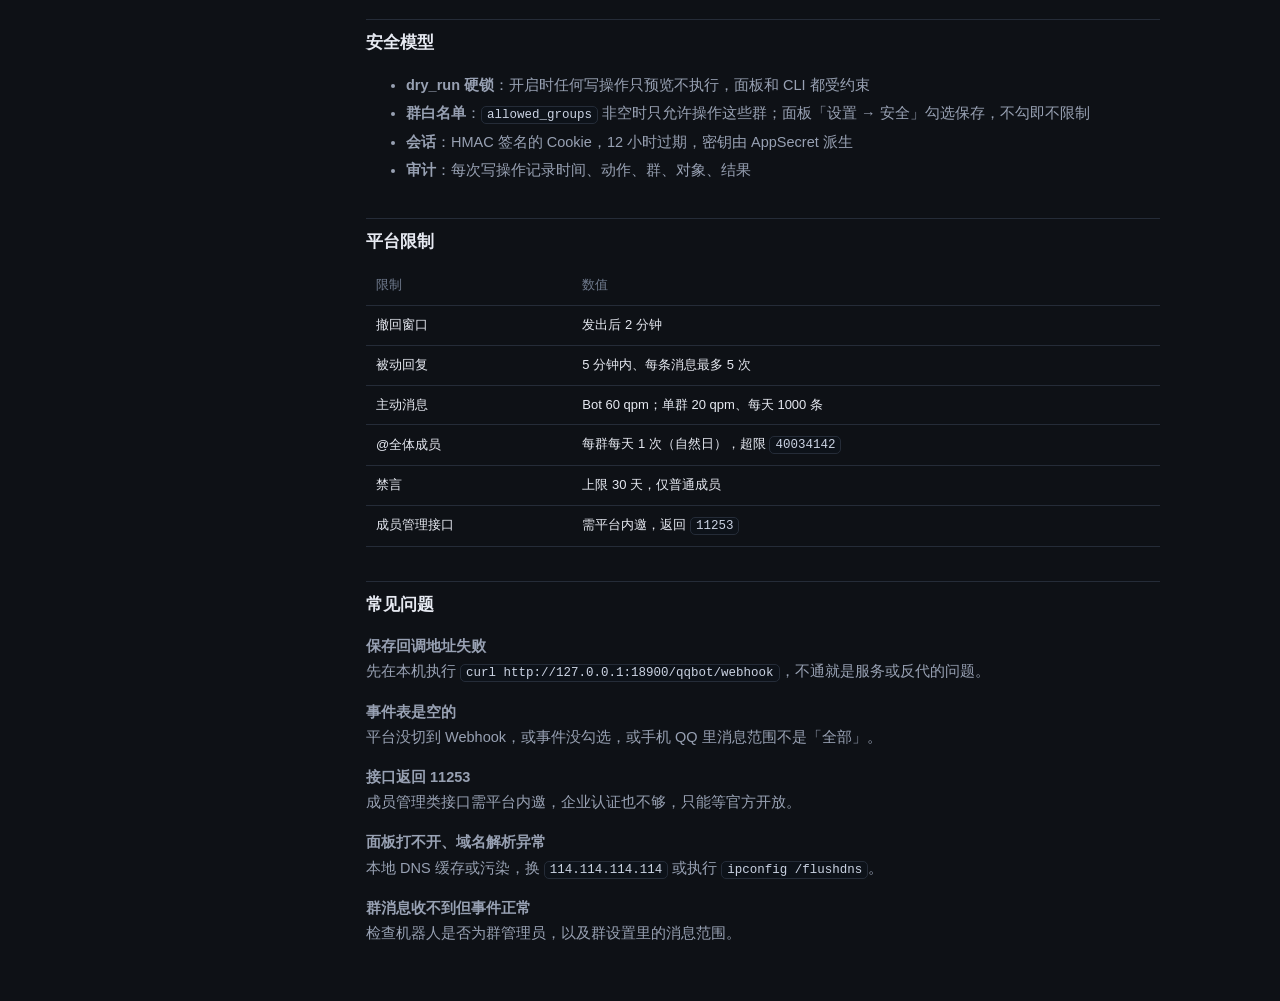
==== commit d21441d9: "fix: 找图意图识别放宽；类别改为必须勾选才生效 - 意图识别改为「动作字 + (图片名词 或 已支持类别名)」，覆盖「来几张漫画图」「来几张二次元」 - 未指定类别时从已勾选类别里随机挑，不再交给" ====
--- a/web/docs.html
+++ b/web/docs.html
@@ -198,7 +198,7 @@
   <h2 id="imgsearch">网络找图</h2>
   <p>群友说「来张二次元图片」时，从 360 图片接口取图并发送到群。URL 由平台转存，失败自动退回二进制上传。</p>
   <p><code>[image] search_enabled</code> 控制开关，<code>max_bytes</code> 默认 5MB（二进制直传上限）。</p>
-  <p><code>categories</code> 是类别白名单，默认只放行二次元、动漫、搞笑、风景、宠物、游戏；不填表示全部放开。</p>
+  <p><code>categories</code> 是类别白名单，<b>必须勾选才生效</b>，空数组表示全部禁止。</p>
   <div class="warn">图源是公开搜索，内容不受控。「美女」「恐怖」等类别有被平台判违规的风险，建议只保留二次元、搞笑、风景、宠物等安全类别。</div>
 
   <h2 id="at">回复时 @ 提问者</h2>
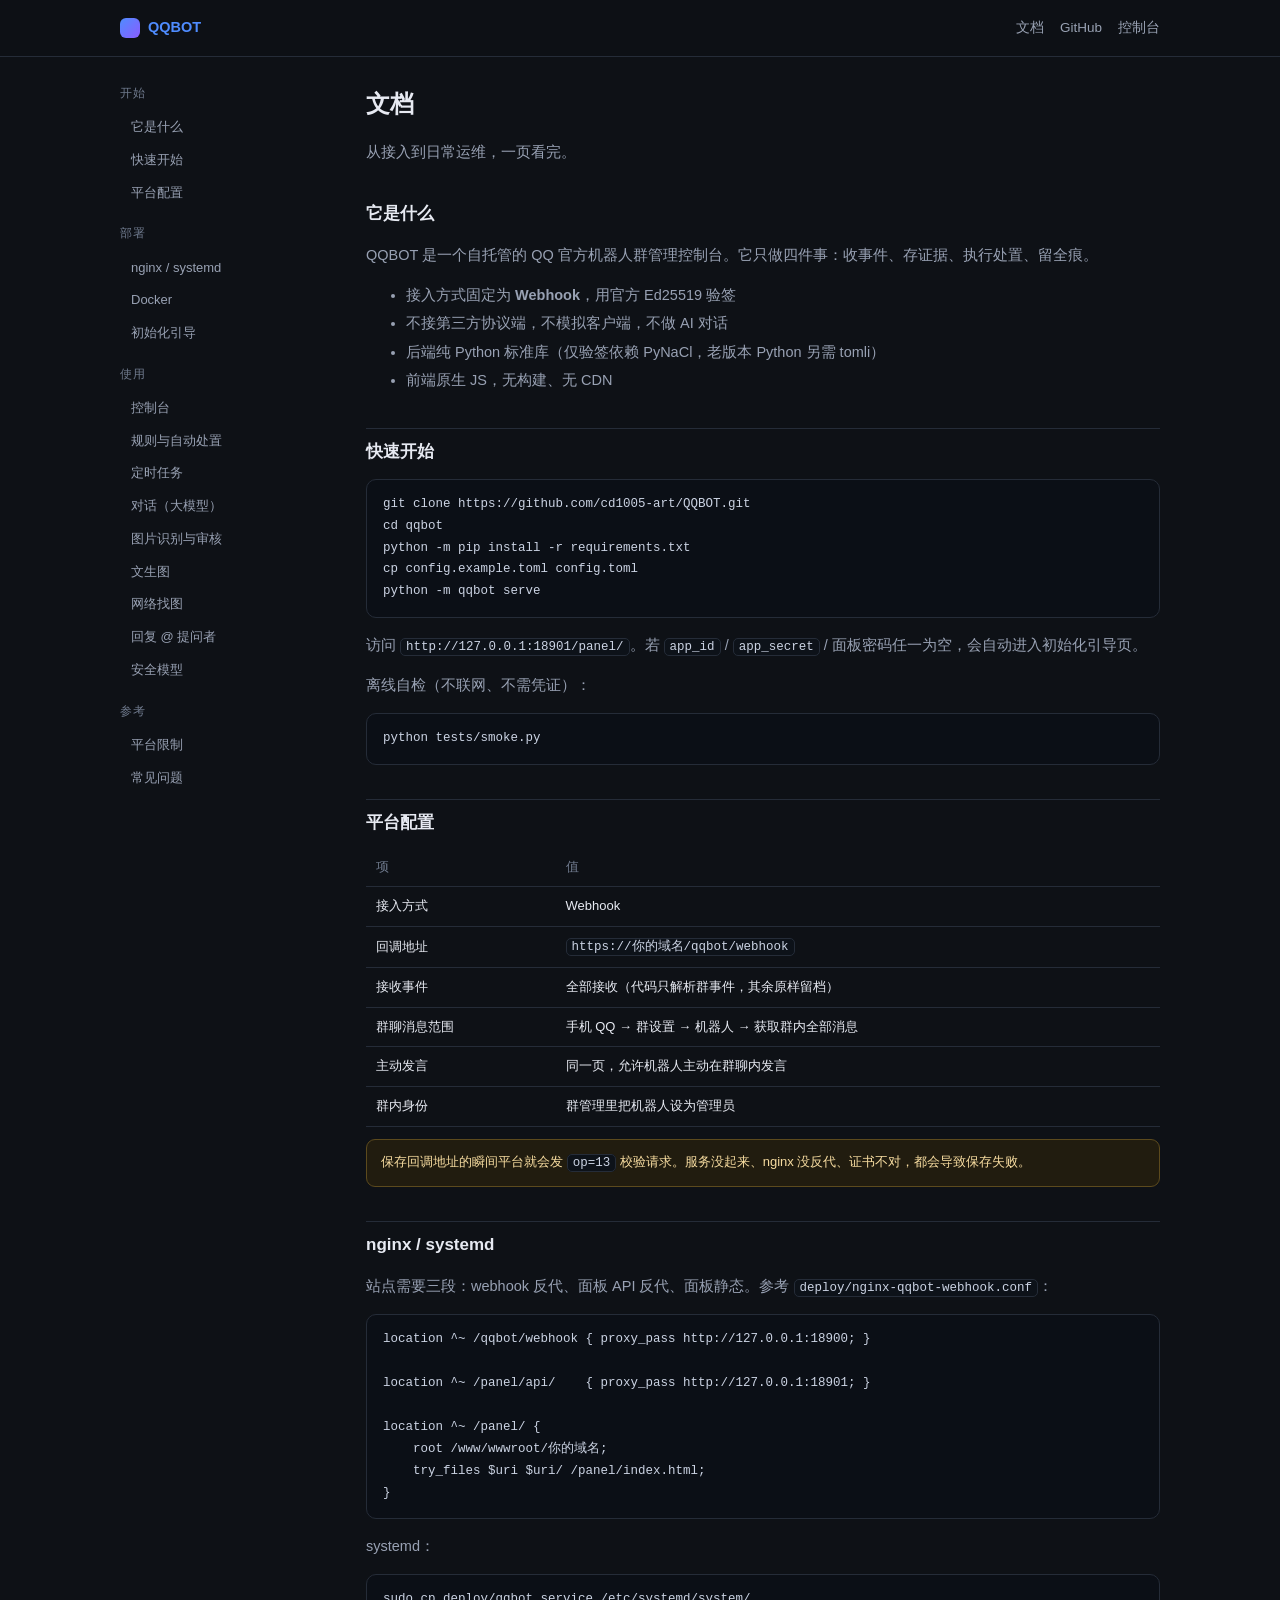
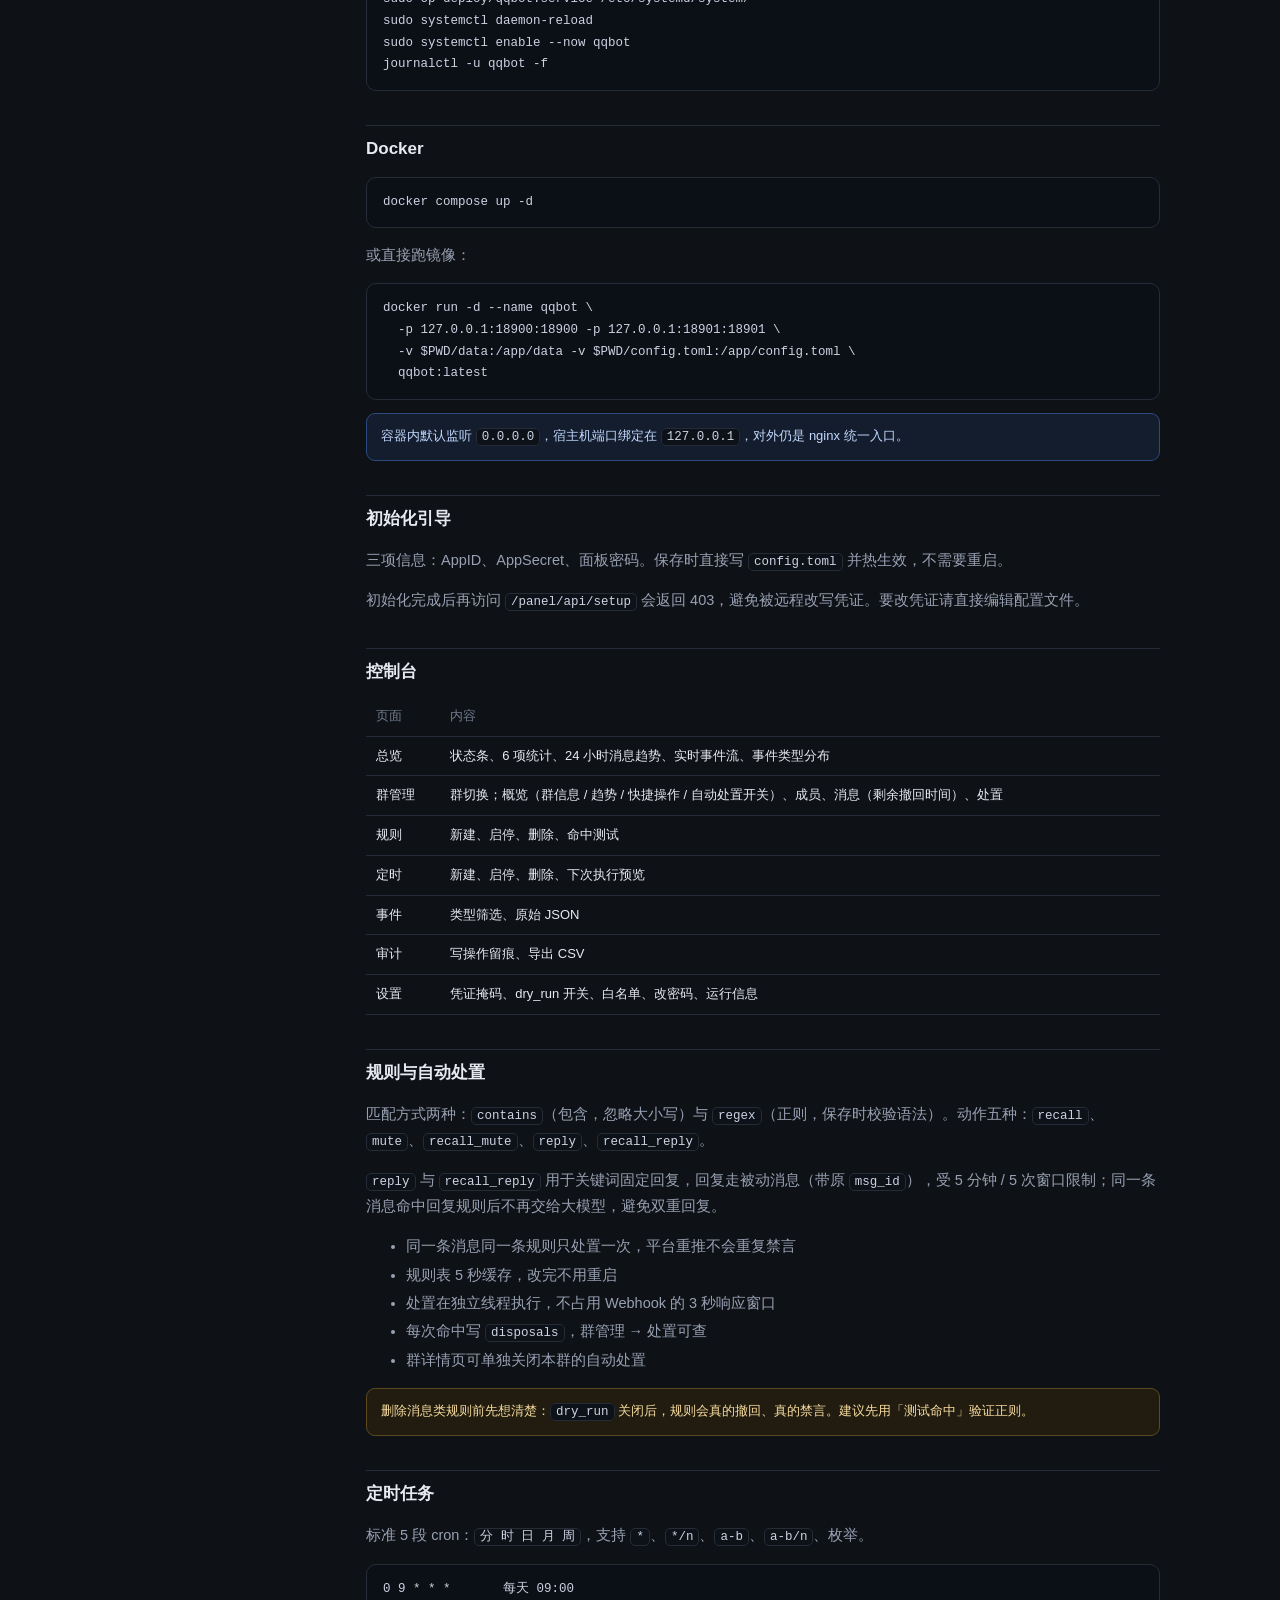
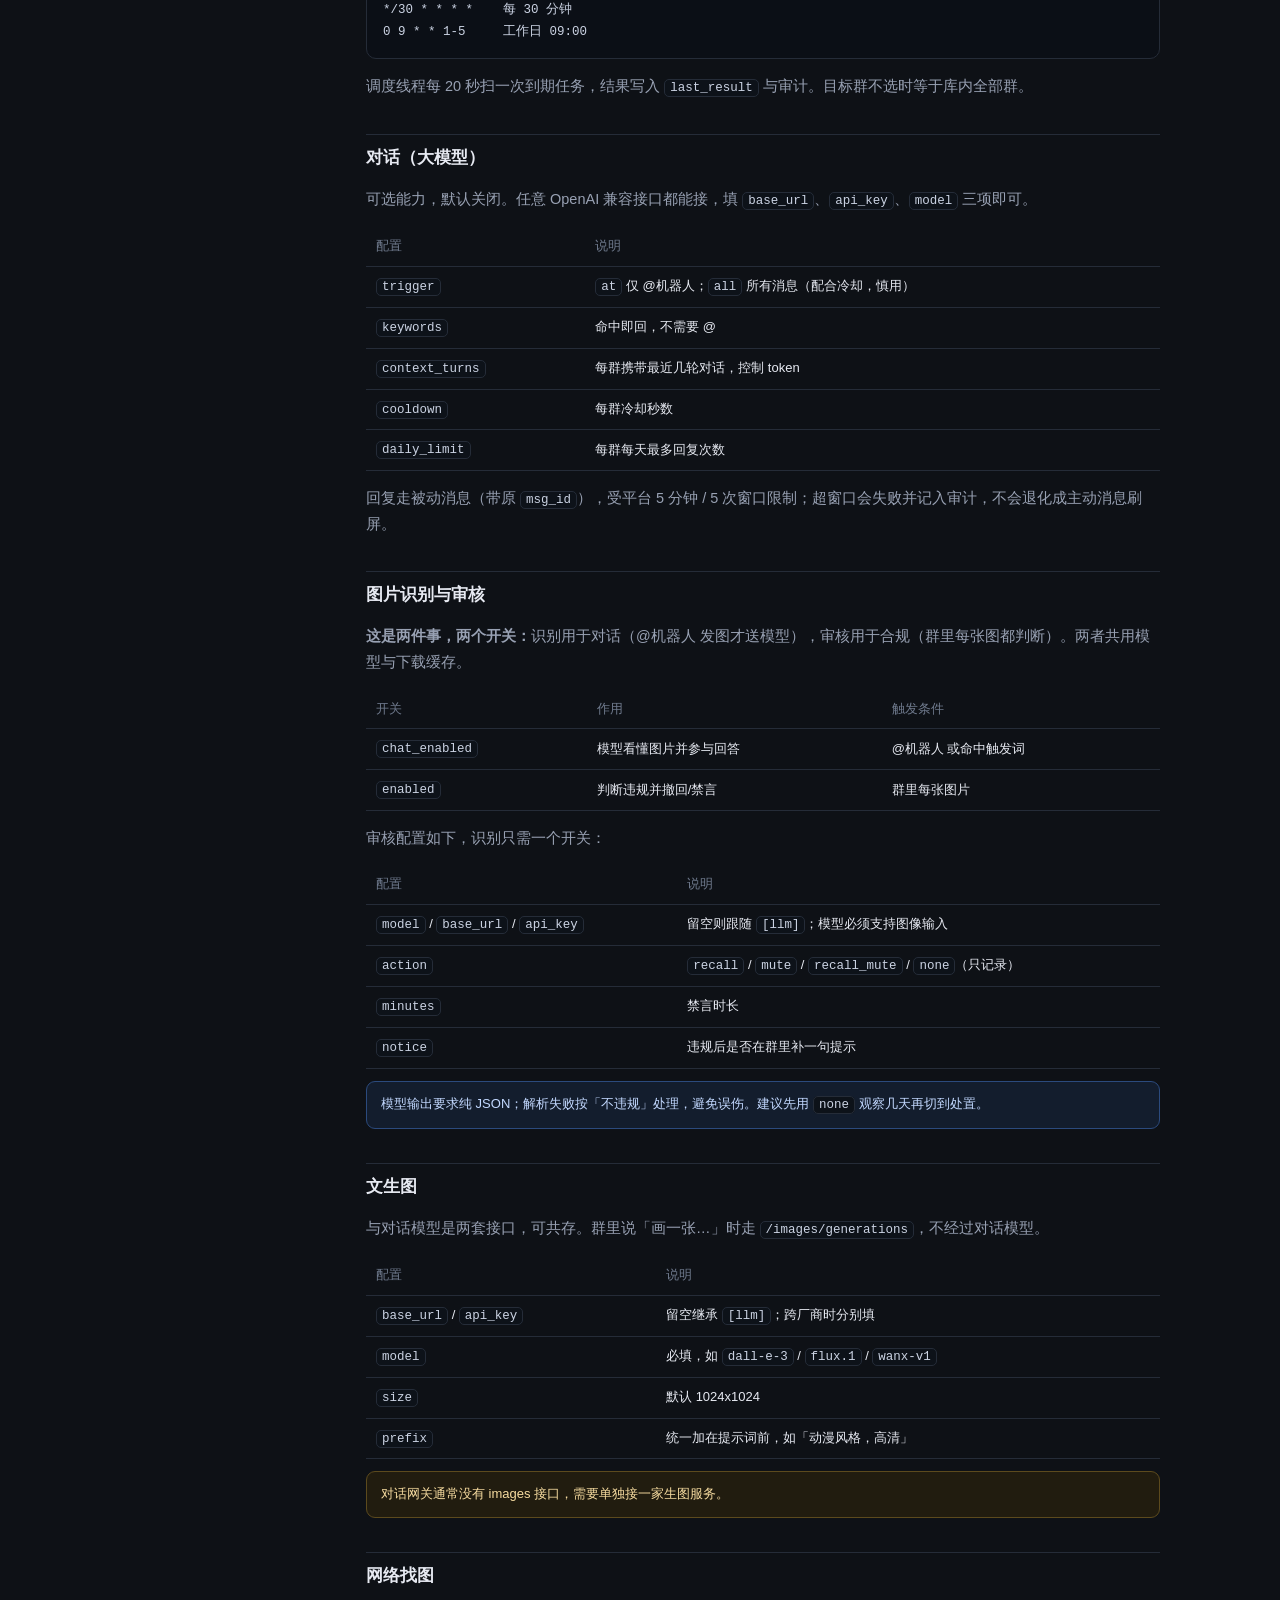
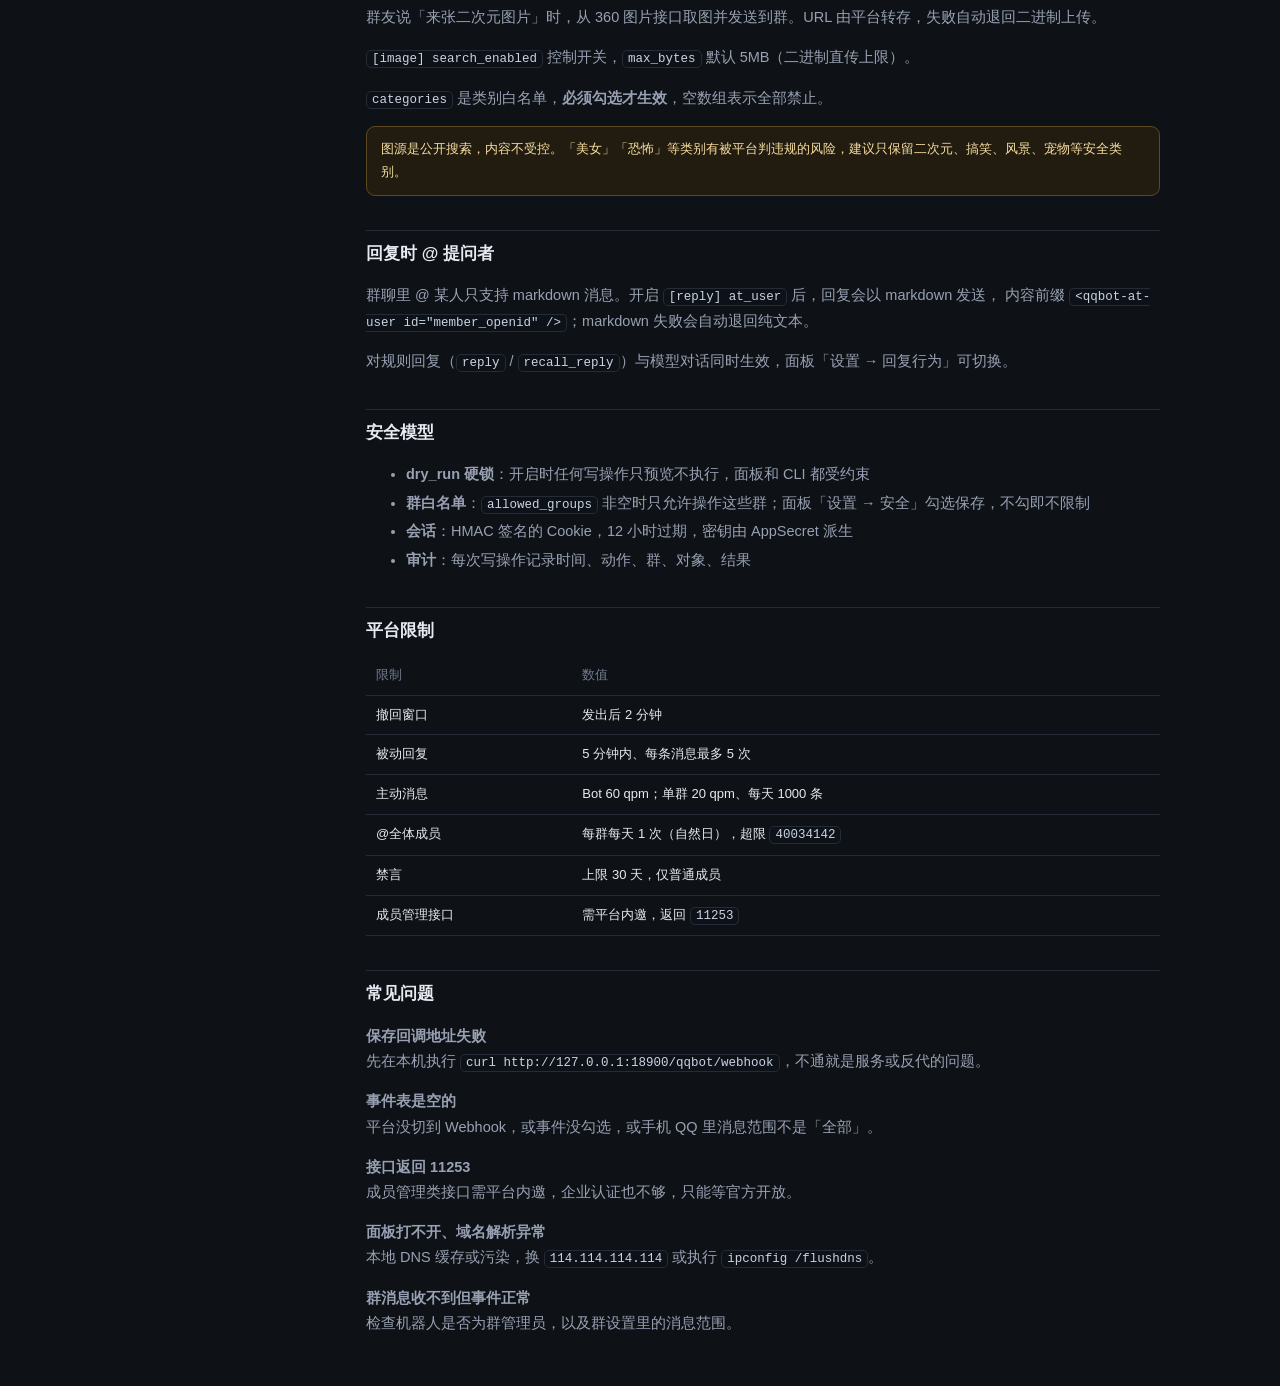
==== commit 0b0ff298: "feat: 文生图配置（与对话模型共存） - 新增 imagegen.py：OpenAI 兼容 /images/generations，url 与 b64_json 都支持 - [imagegen] " ====
--- a/web/docs.html
+++ b/web/docs.html
@@ -63,6 +63,7 @@
   <a href="#schedules">定时任务</a>
   <a href="#chat">对话（大模型）</a>
   <a href="#vision">图片识别与审核</a>
+  <a href="#imagegen">文生图</a>
   <a href="#imgsearch">网络找图</a>
   <a href="#at">回复 @ 提问者</a>
   <a href="#security">安全模型</a>
@@ -195,6 +196,17 @@
   </table>
   <div class="tip">模型输出要求纯 JSON；解析失败按「不违规」处理，避免误伤。建议先用 <code>none</code> 观察几天再切到处置。</div>
 
+  <h2 id="imagegen">文生图</h2>
+  <p>与对话模型是两套接口，可共存。群里说「画一张…」时走 <code>/images/generations</code>，不经过对话模型。</p>
+  <table>
+    <tr><th>配置</th><th>说明</th></tr>
+    <tr><td><code>base_url</code> / <code>api_key</code></td><td>留空继承 <code>[llm]</code>；跨厂商时分别填</td></tr>
+    <tr><td><code>model</code></td><td>必填，如 <code>dall-e-3</code> / <code>flux.1</code> / <code>wanx-v1</code></td></tr>
+    <tr><td><code>size</code></td><td>默认 1024x1024</td></tr>
+    <tr><td><code>prefix</code></td><td>统一加在提示词前，如「动漫风格，高清」</td></tr>
+  </table>
+  <div class="warn">对话网关通常没有 images 接口，需要单独接一家生图服务。</div>
+
   <h2 id="imgsearch">网络找图</h2>
   <p>群友说「来张二次元图片」时，从 360 图片接口取图并发送到群。URL 由平台转存，失败自动退回二进制上传。</p>
   <p><code>[image] search_enabled</code> 控制开关，<code>max_bytes</code> 默认 5MB（二进制直传上限）。</p>
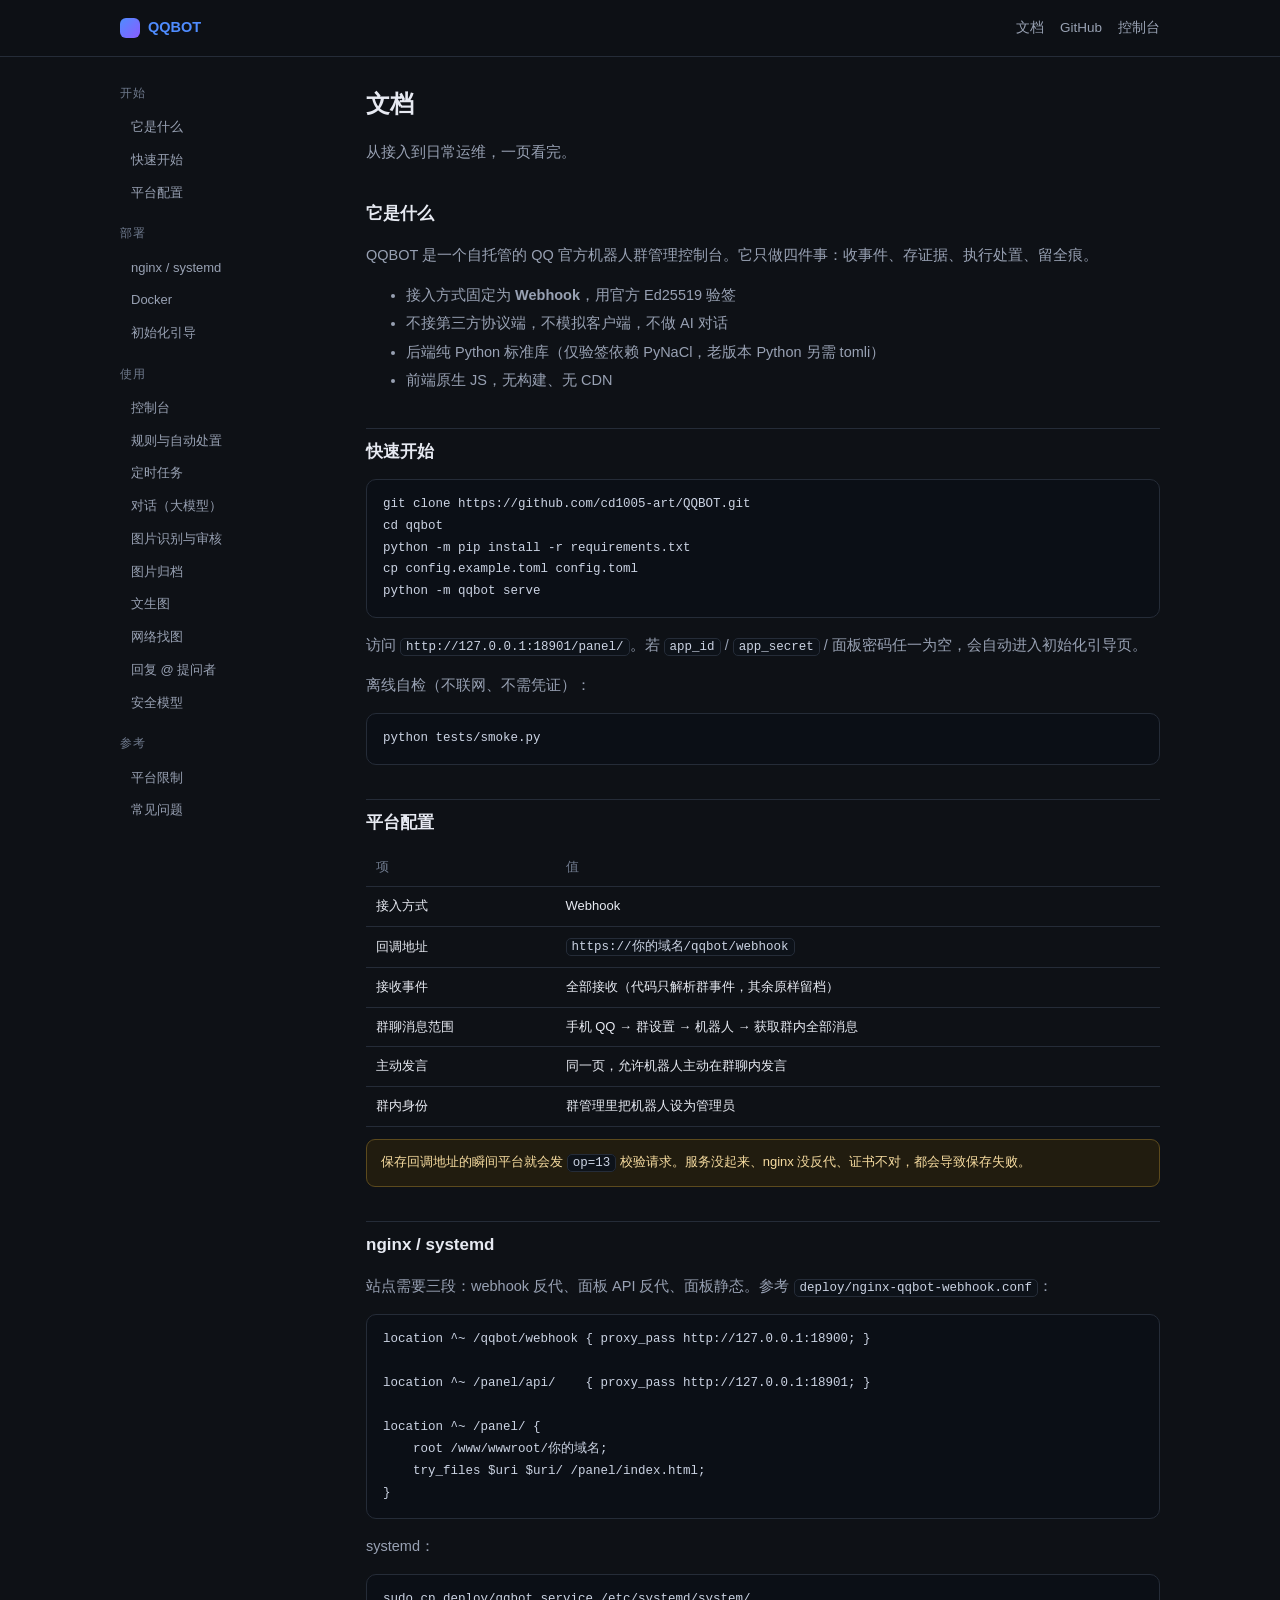
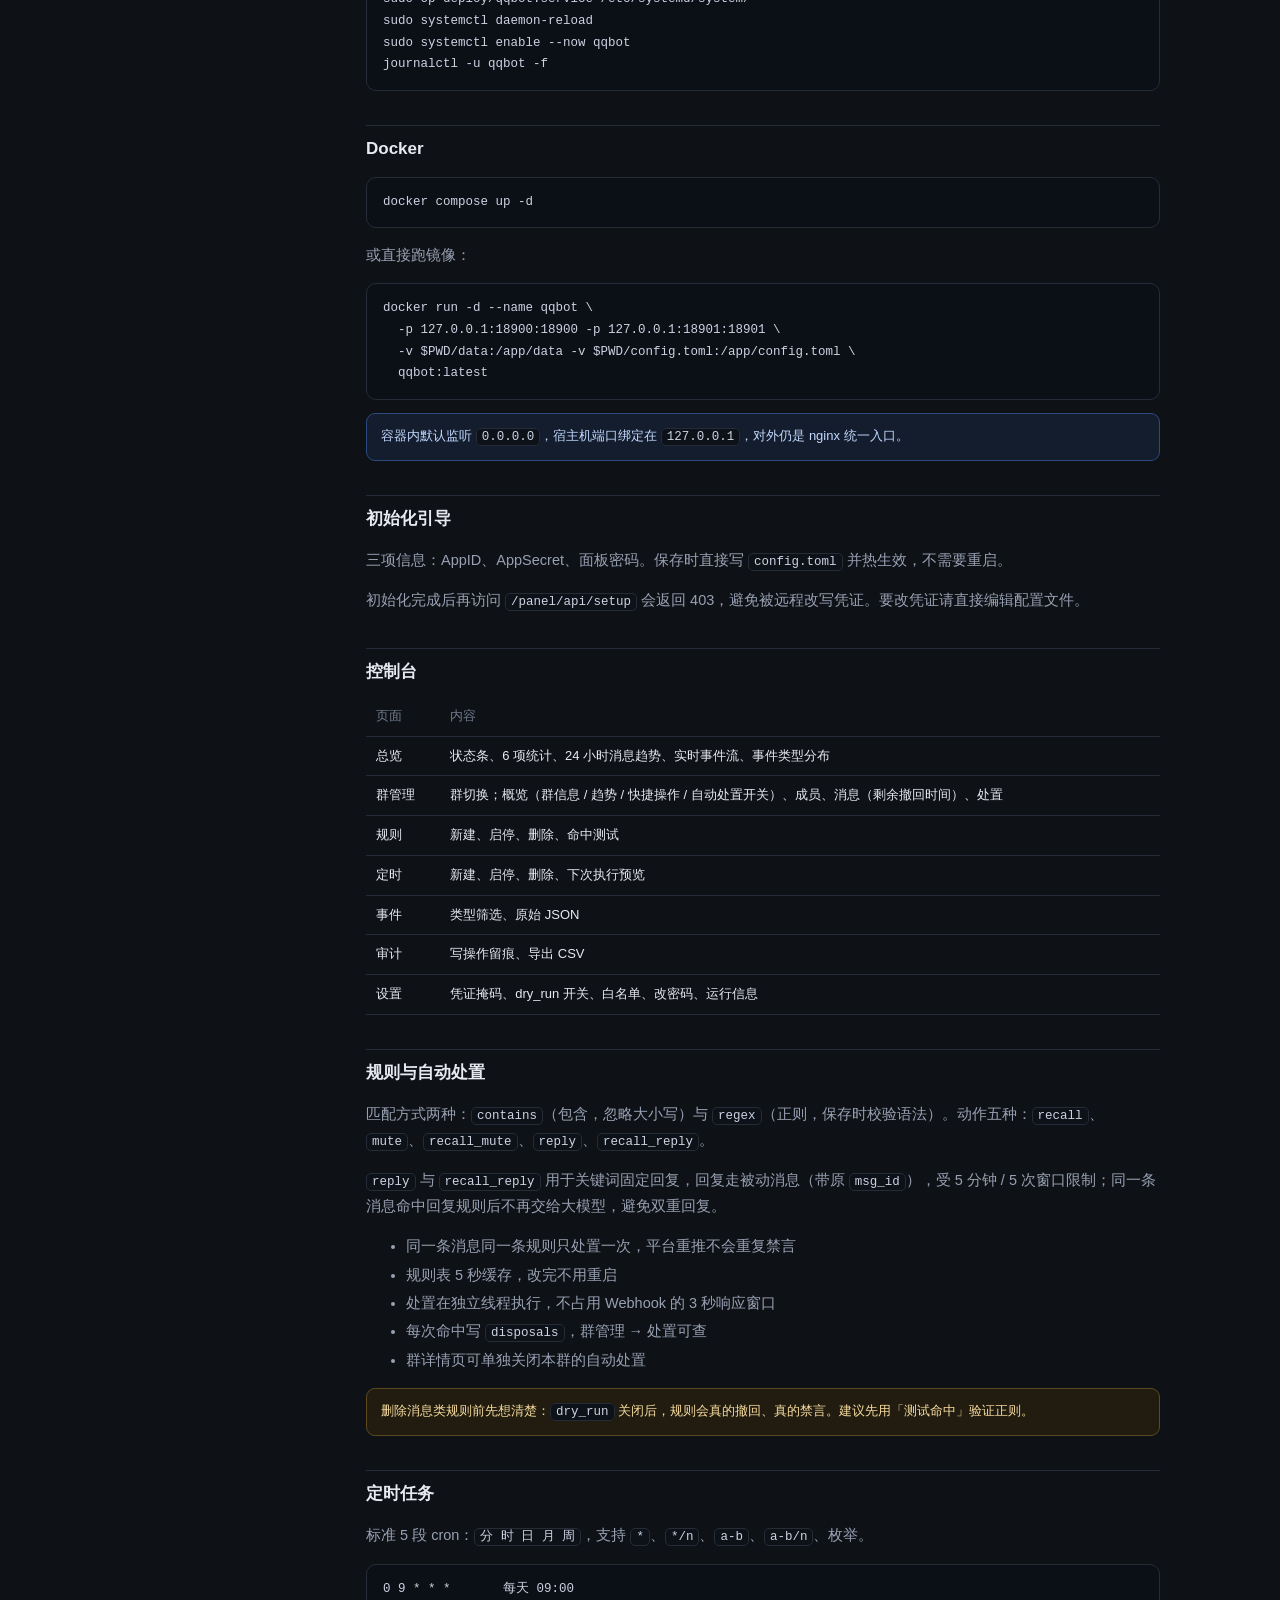
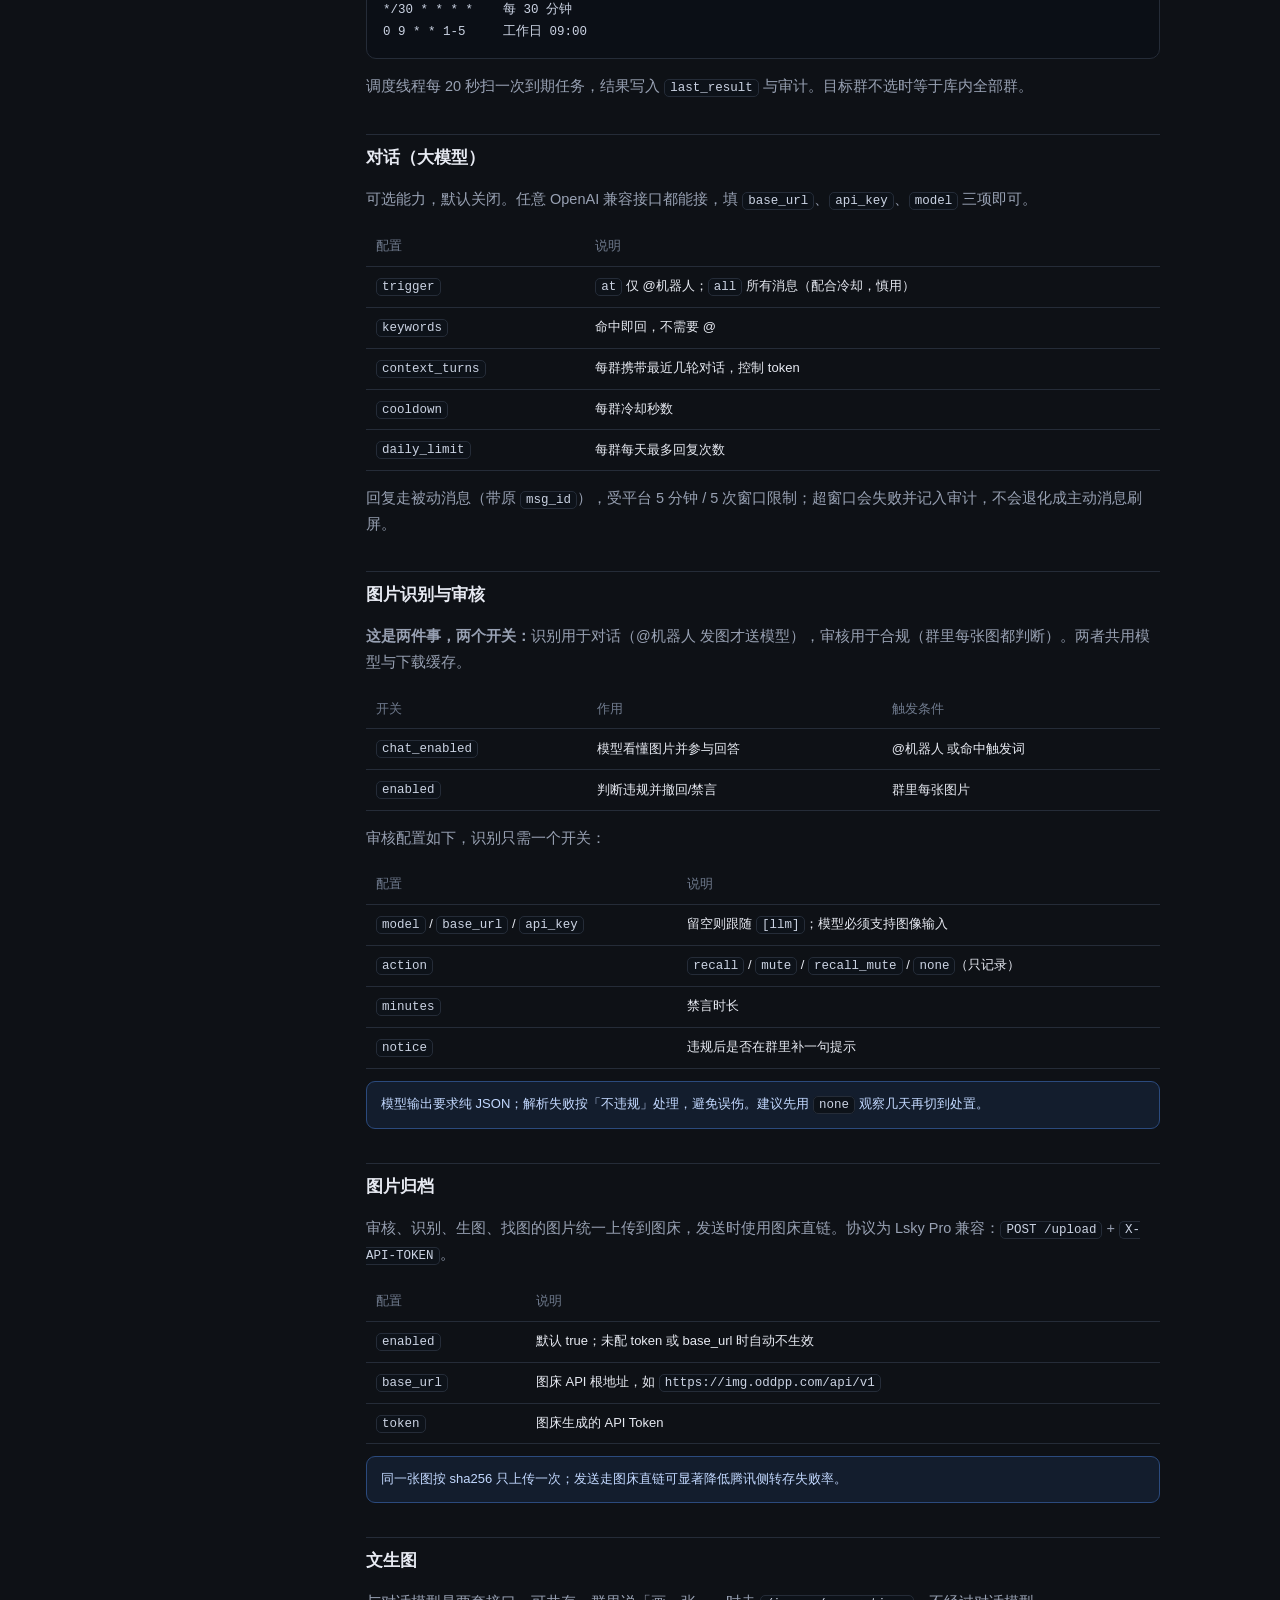
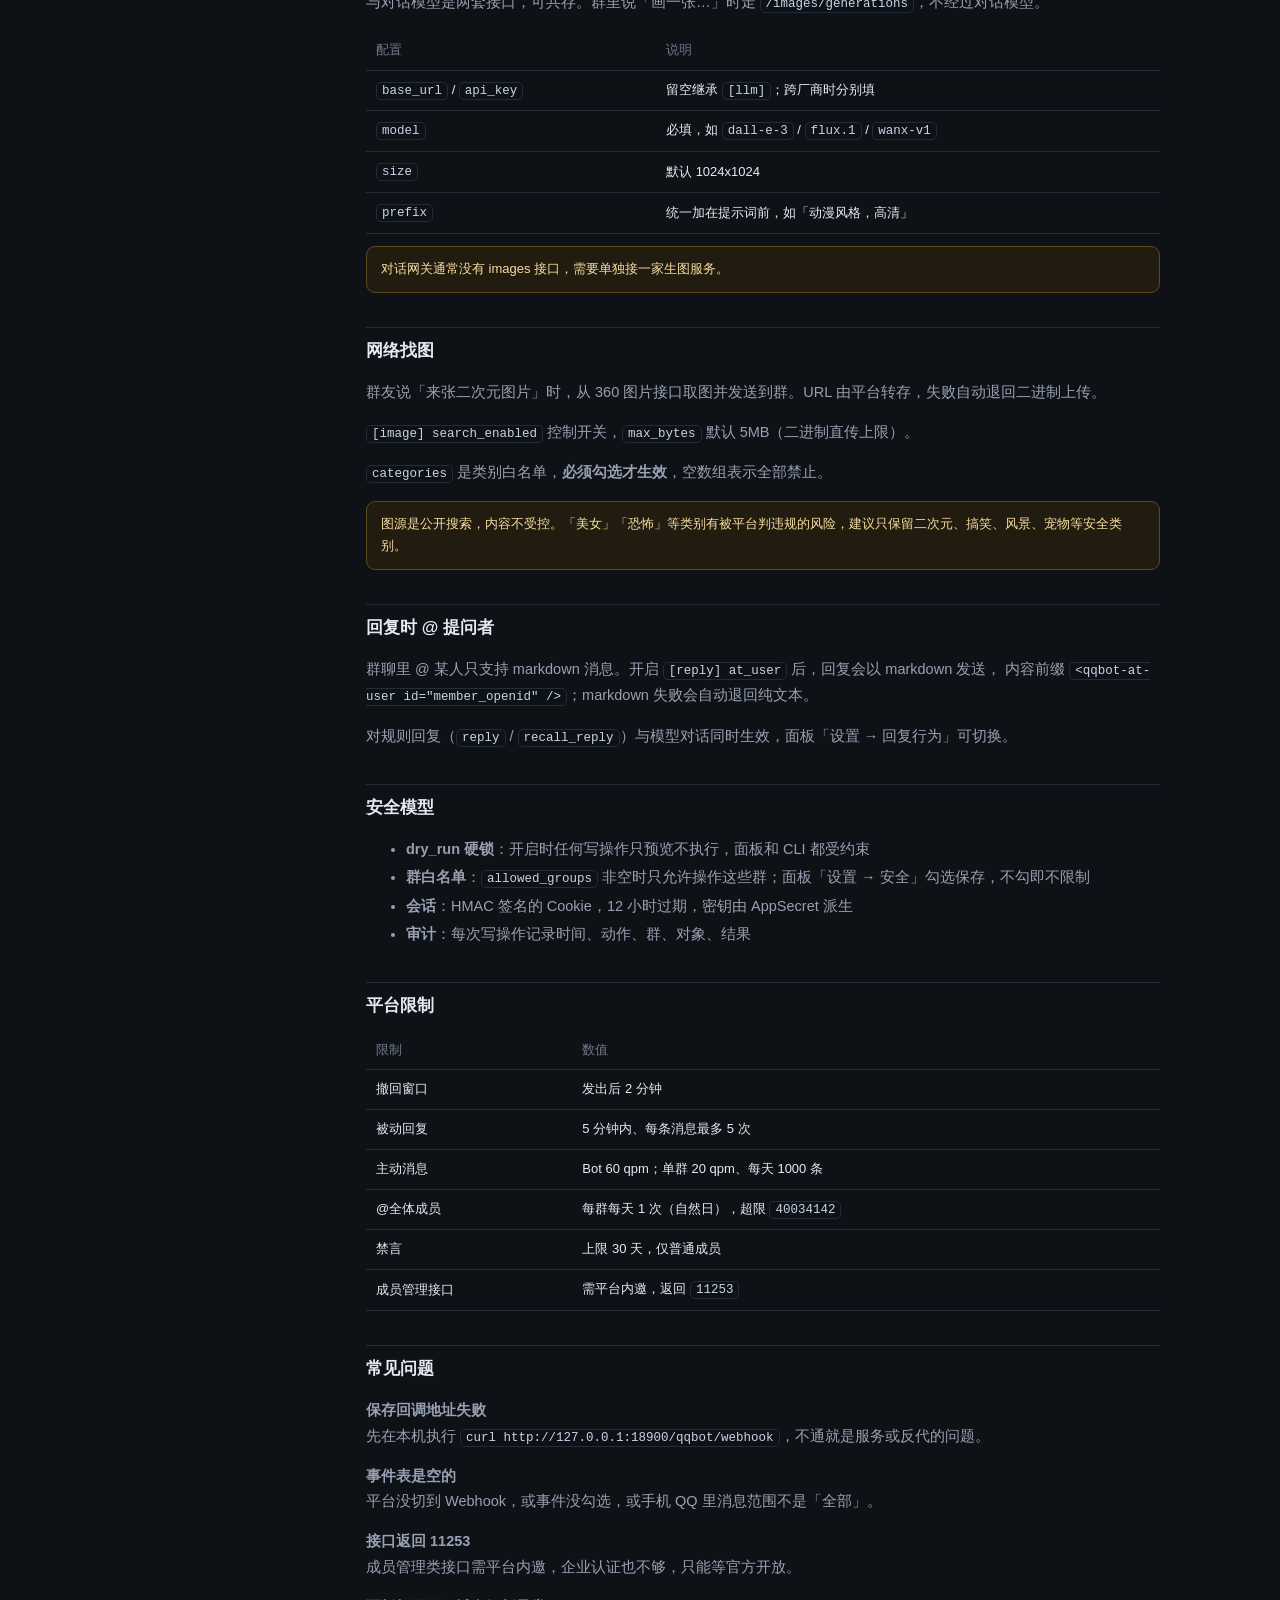
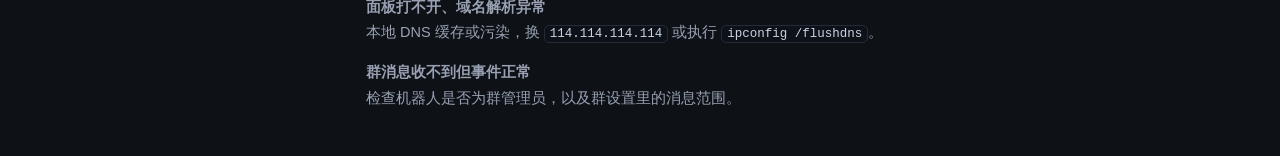
==== commit a3a5b44b: "feat: 接入图床，图片归档默认开启 - 新增 imagesink.py：Lsky 兼容上传，本地 sha256 去重，服务端秒传复用 - [storage] enabled/base_url/to" ====
--- a/web/docs.html
+++ b/web/docs.html
@@ -63,6 +63,7 @@
   <a href="#schedules">定时任务</a>
   <a href="#chat">对话（大模型）</a>
   <a href="#vision">图片识别与审核</a>
+  <a href="#storage">图片归档</a>
   <a href="#imagegen">文生图</a>
   <a href="#imgsearch">网络找图</a>
   <a href="#at">回复 @ 提问者</a>
@@ -196,6 +197,16 @@
   </table>
   <div class="tip">模型输出要求纯 JSON；解析失败按「不违规」处理，避免误伤。建议先用 <code>none</code> 观察几天再切到处置。</div>
 
+  <h2 id="storage">图片归档</h2>
+  <p>审核、识别、生图、找图的图片统一上传到图床，发送时使用图床直链。协议为 Lsky Pro 兼容：<code>POST /upload</code> + <code>X-API-TOKEN</code>。</p>
+  <table>
+    <tr><th>配置</th><th>说明</th></tr>
+    <tr><td><code>enabled</code></td><td>默认 true；未配 token 或 base_url 时自动不生效</td></tr>
+    <tr><td><code>base_url</code></td><td>图床 API 根地址，如 <code>https://img.oddpp.com/api/v1</code></td></tr>
+    <tr><td><code>token</code></td><td>图床生成的 API Token</td></tr>
+  </table>
+  <div class="tip">同一张图按 sha256 只上传一次；发送走图床直链可显著降低腾讯侧转存失败率。</div>
+
   <h2 id="imagegen">文生图</h2>
   <p>与对话模型是两套接口，可共存。群里说「画一张…」时走 <code>/images/generations</code>，不经过对话模型。</p>
   <table>
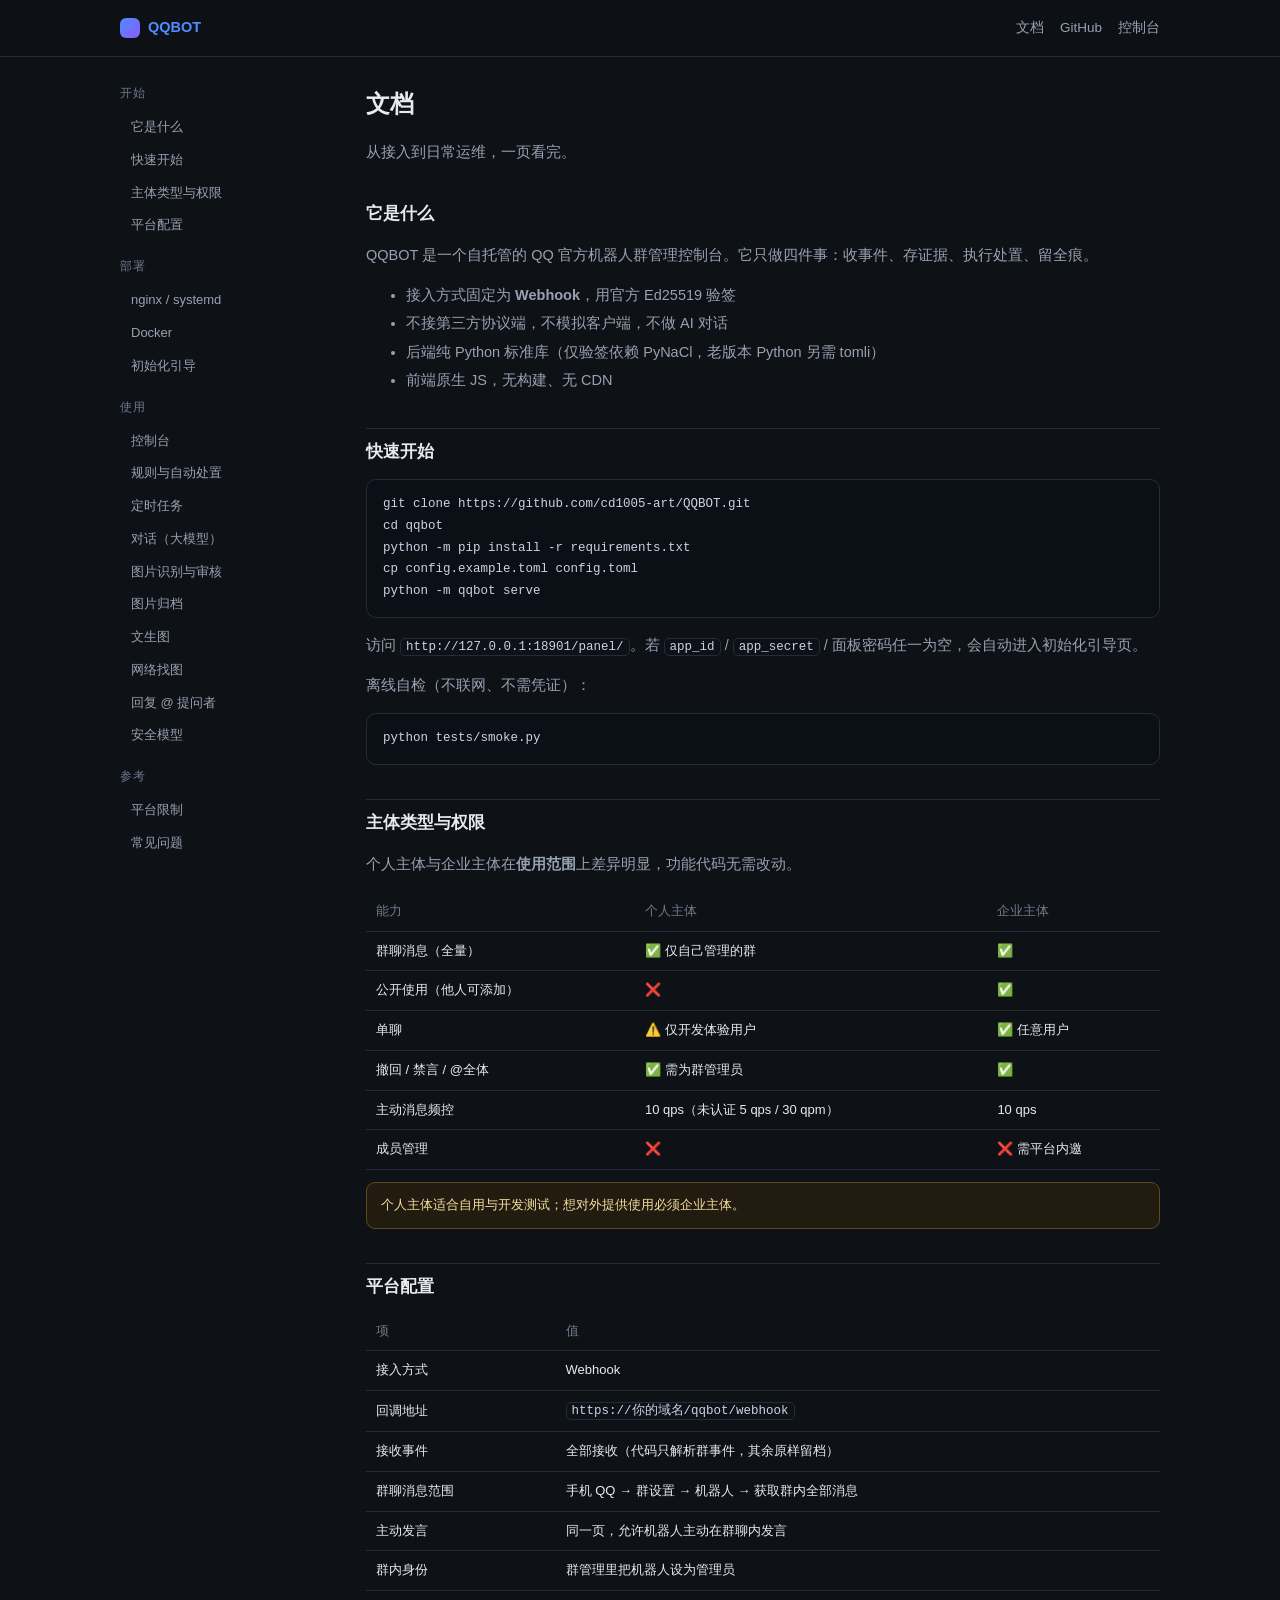
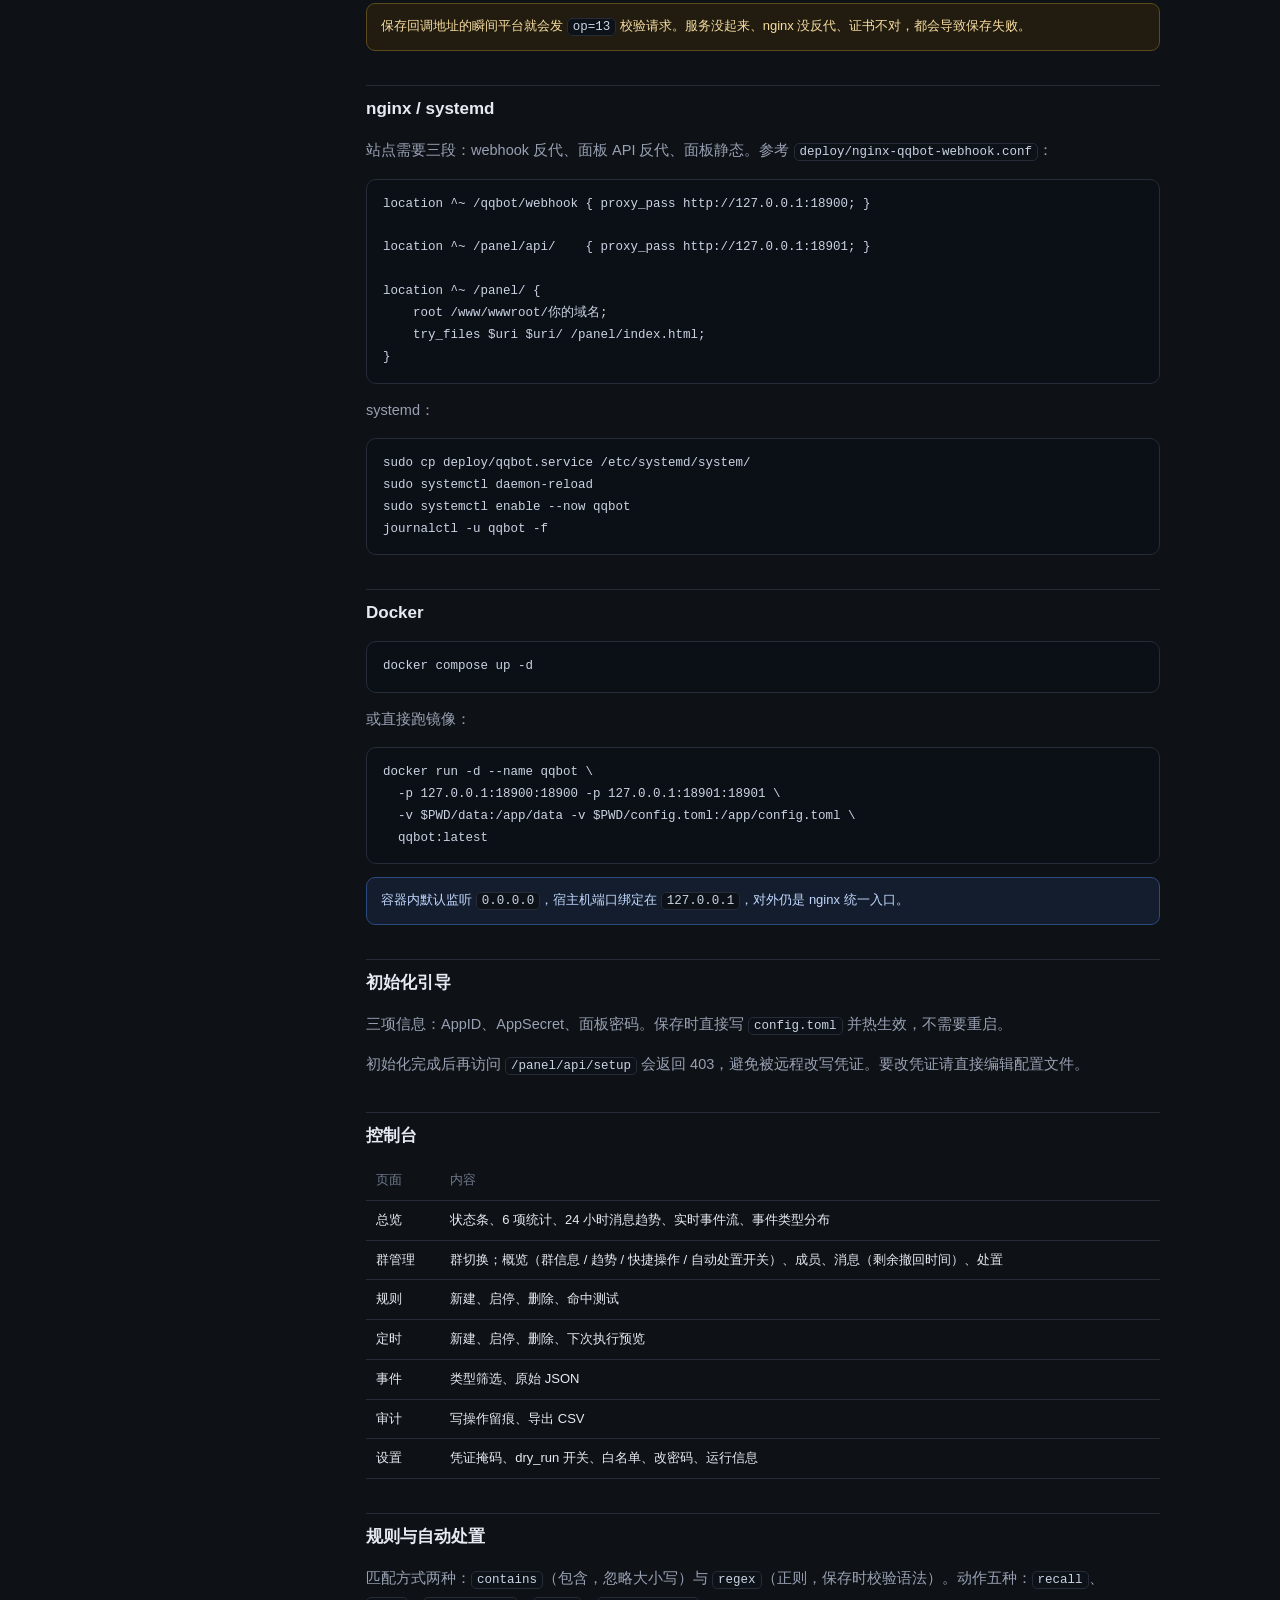
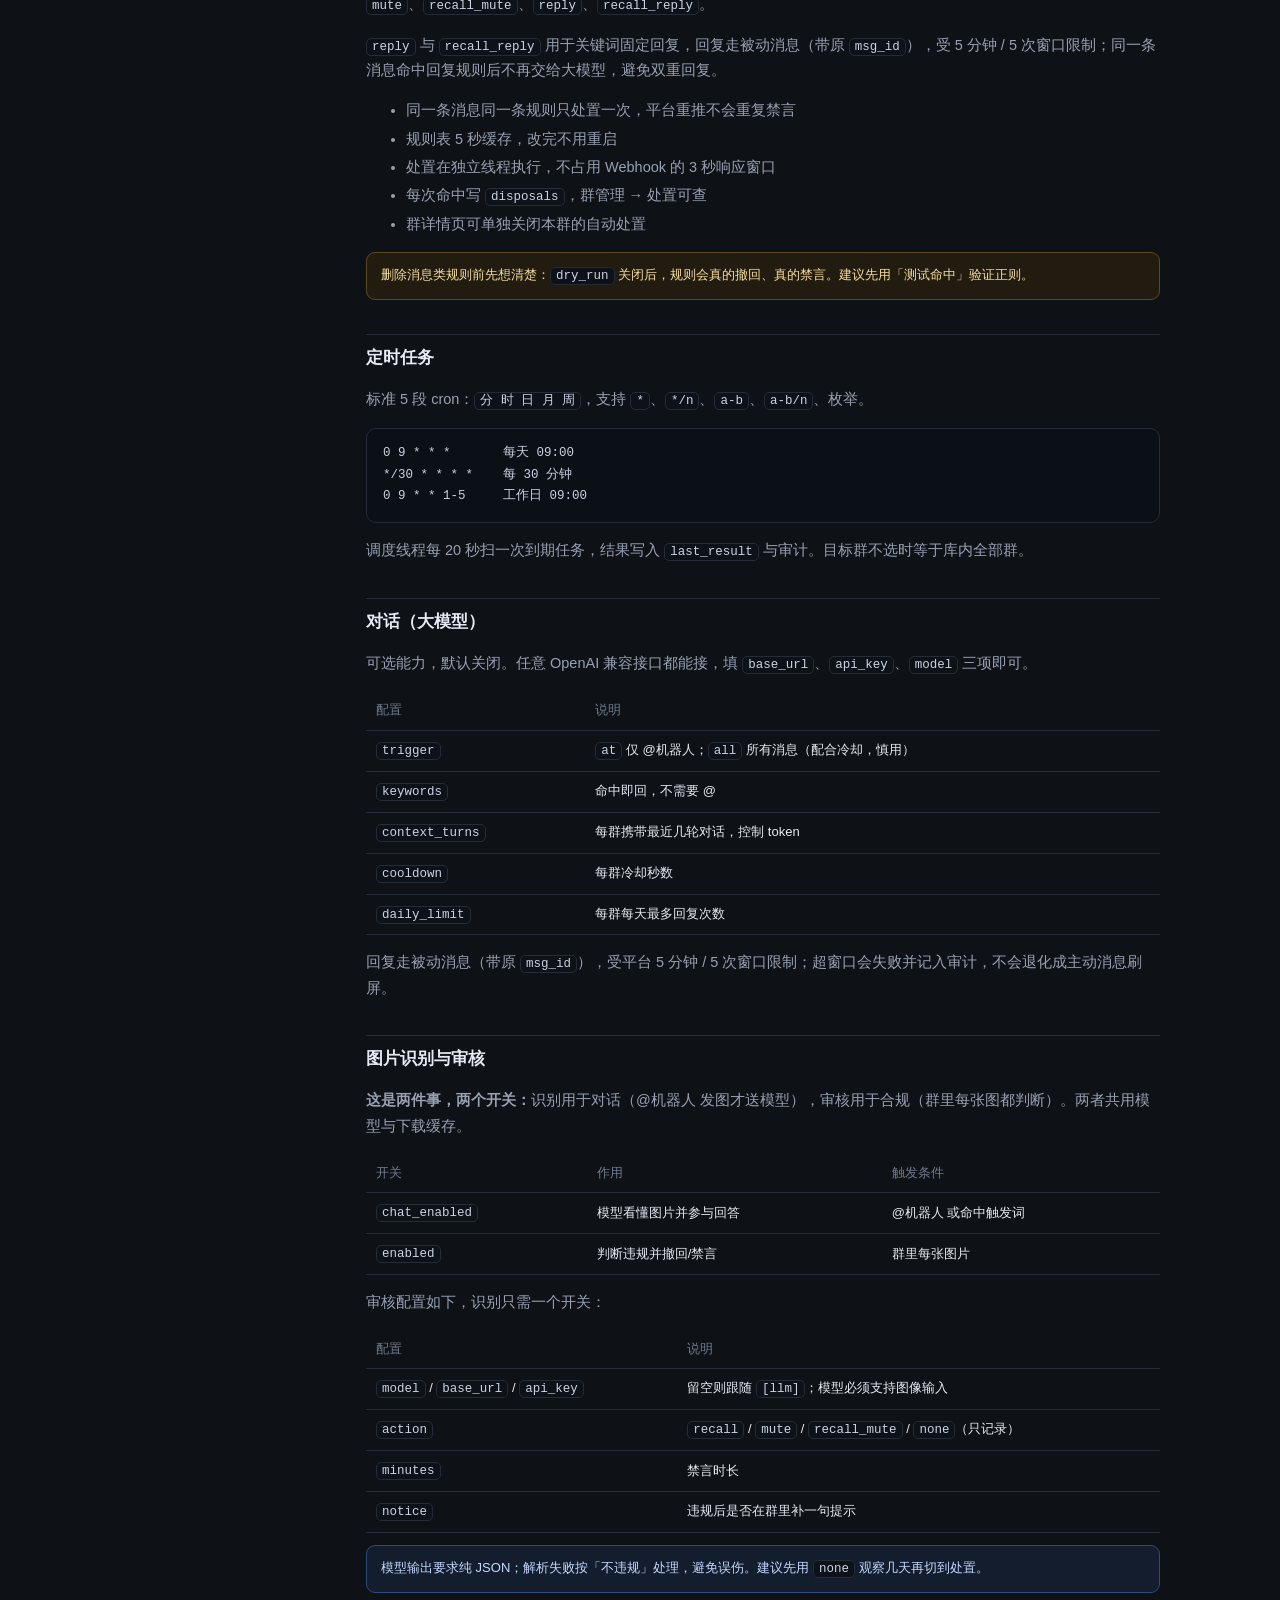
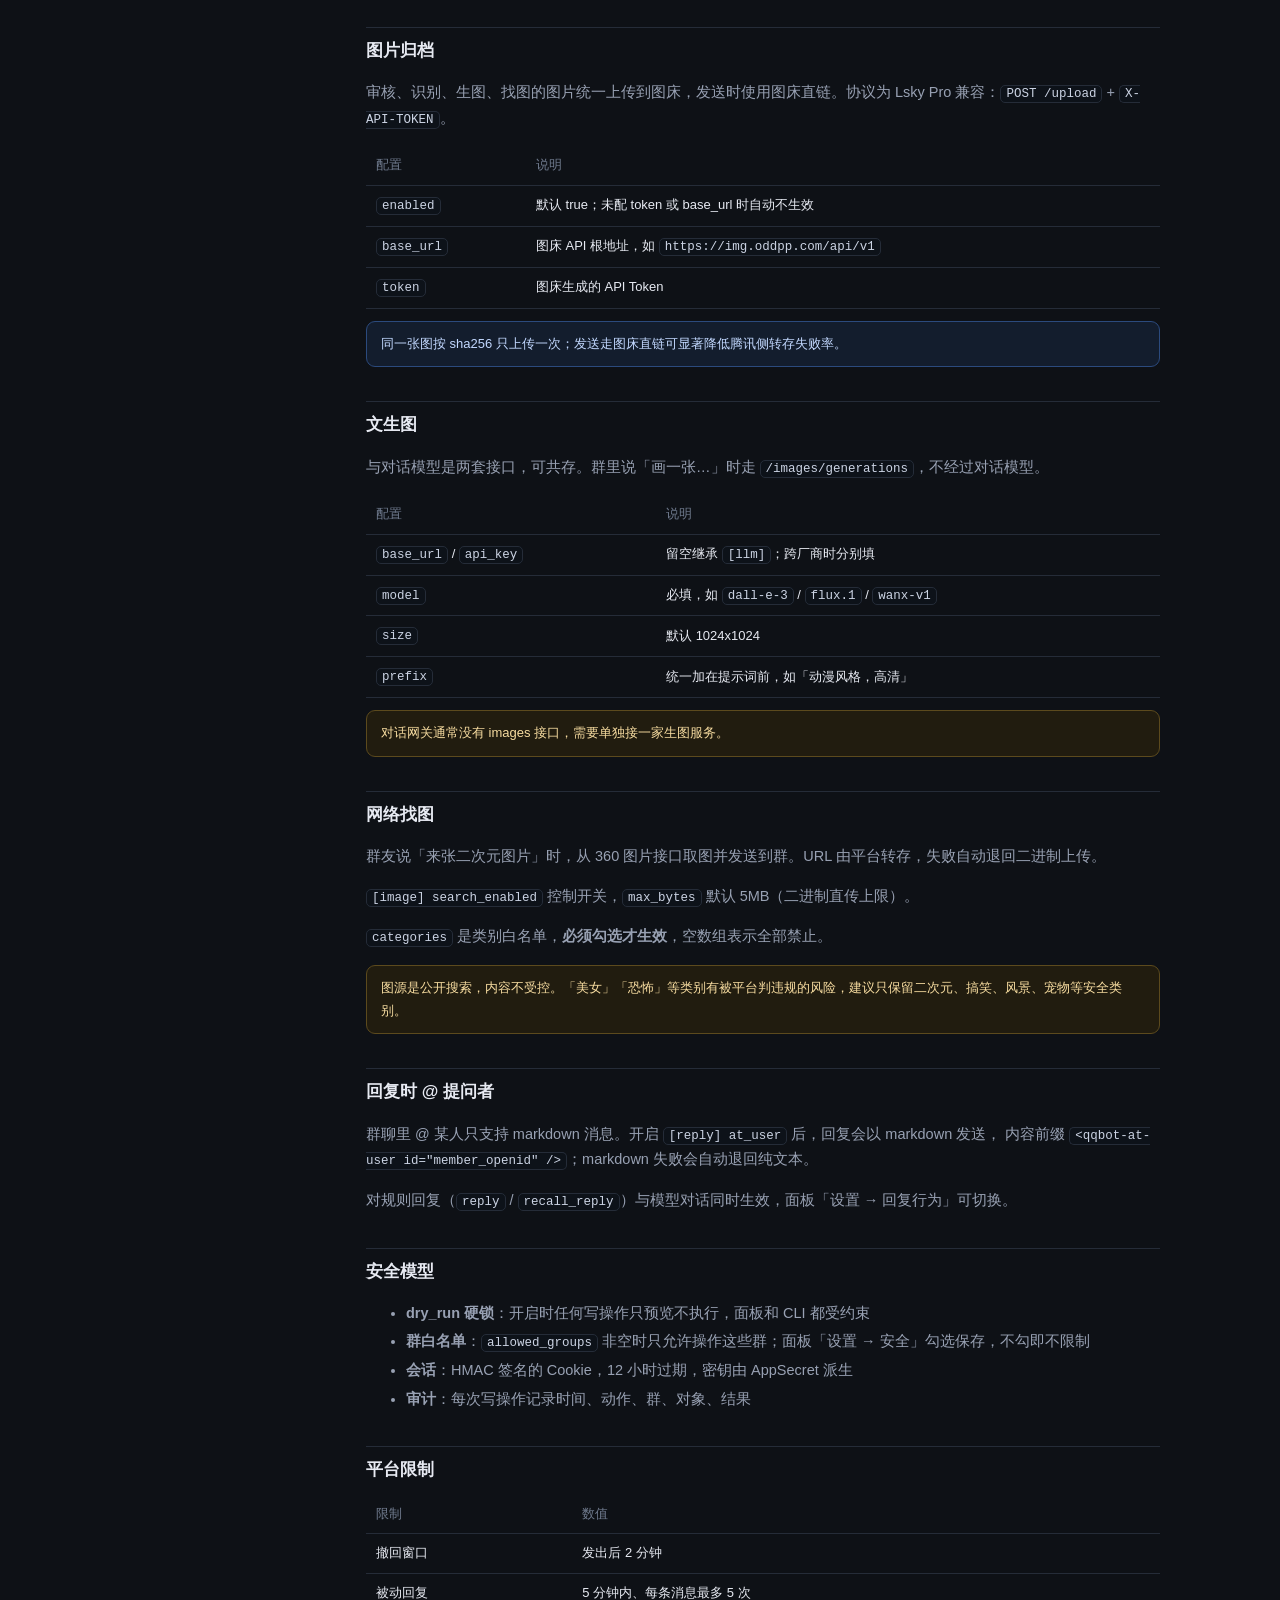
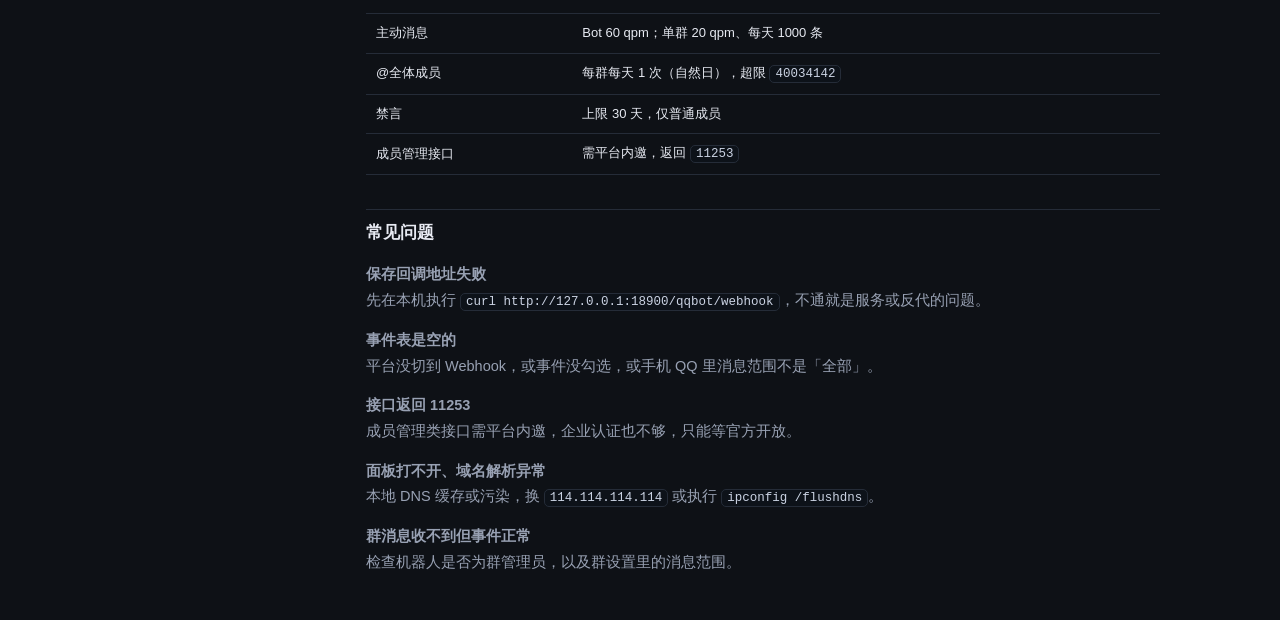
==== commit 7d831677: "docs: 补充个人/企业主体的权限差异 - README 与文档页新增对照表：群聊范围、公开使用、单聊对象、频控、名额、成员管理 - 标注对 QQBOT 的实际影响：个人主体可自用与测试，对外提供需" ====
--- a/web/docs.html
+++ b/web/docs.html
@@ -52,6 +52,7 @@
   <div class="t">开始</div>
   <a href="#intro">它是什么</a>
   <a href="#quick">快速开始</a>
+  <a href="#entity">主体类型与权限</a>
   <a href="#platform">平台配置</a>
   <div class="t" style="margin-top:14px">部署</div>
   <a href="#deploy">nginx / systemd</a>
@@ -96,6 +97,19 @@
   <p>离线自检（不联网、不需凭证）：</p>
   <pre>python tests/smoke.py</pre>
 
+  <h2 id="entity">主体类型与权限</h2>
+  <p>个人主体与企业主体在<b>使用范围</b>上差异明显，功能代码无需改动。</p>
+  <table>
+    <tr><th>能力</th><th>个人主体</th><th>企业主体</th></tr>
+    <tr><td>群聊消息（全量）</td><td>✅ 仅自己管理的群</td><td>✅</td></tr>
+    <tr><td>公开使用（他人可添加）</td><td>❌</td><td>✅</td></tr>
+    <tr><td>单聊</td><td>⚠️ 仅开发体验用户</td><td>✅ 任意用户</td></tr>
+    <tr><td>撤回 / 禁言 / @全体</td><td>✅ 需为群管理员</td><td>✅</td></tr>
+    <tr><td>主动消息频控</td><td>10 qps（未认证 5 qps / 30 qpm）</td><td>10 qps</td></tr>
+    <tr><td>成员管理</td><td>❌</td><td>❌ 需平台内邀</td></tr>
+  </table>
+  <div class="warn">个人主体适合自用与开发测试；想对外提供使用必须企业主体。</div>
+
   <h2 id="platform">平台配置</h2>
   <table>
     <tr><th>项</th><th>值</th></tr>
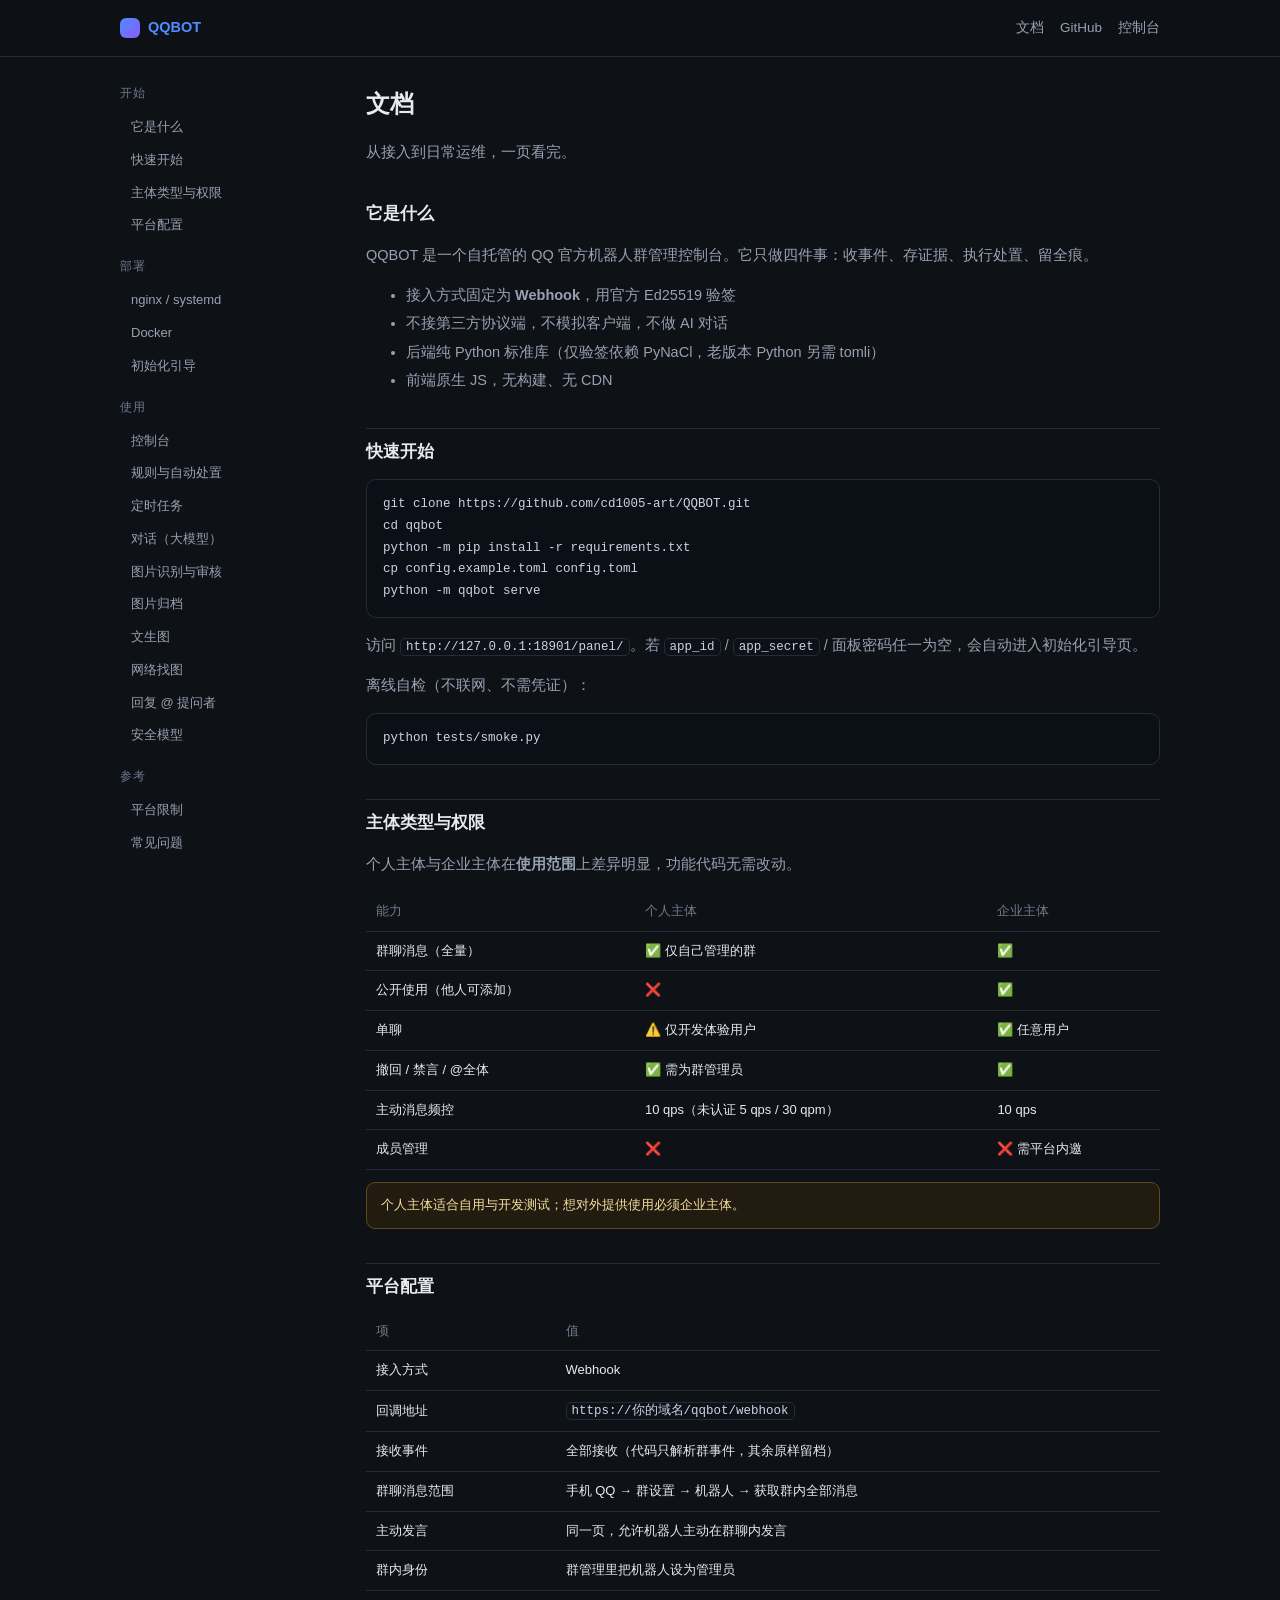
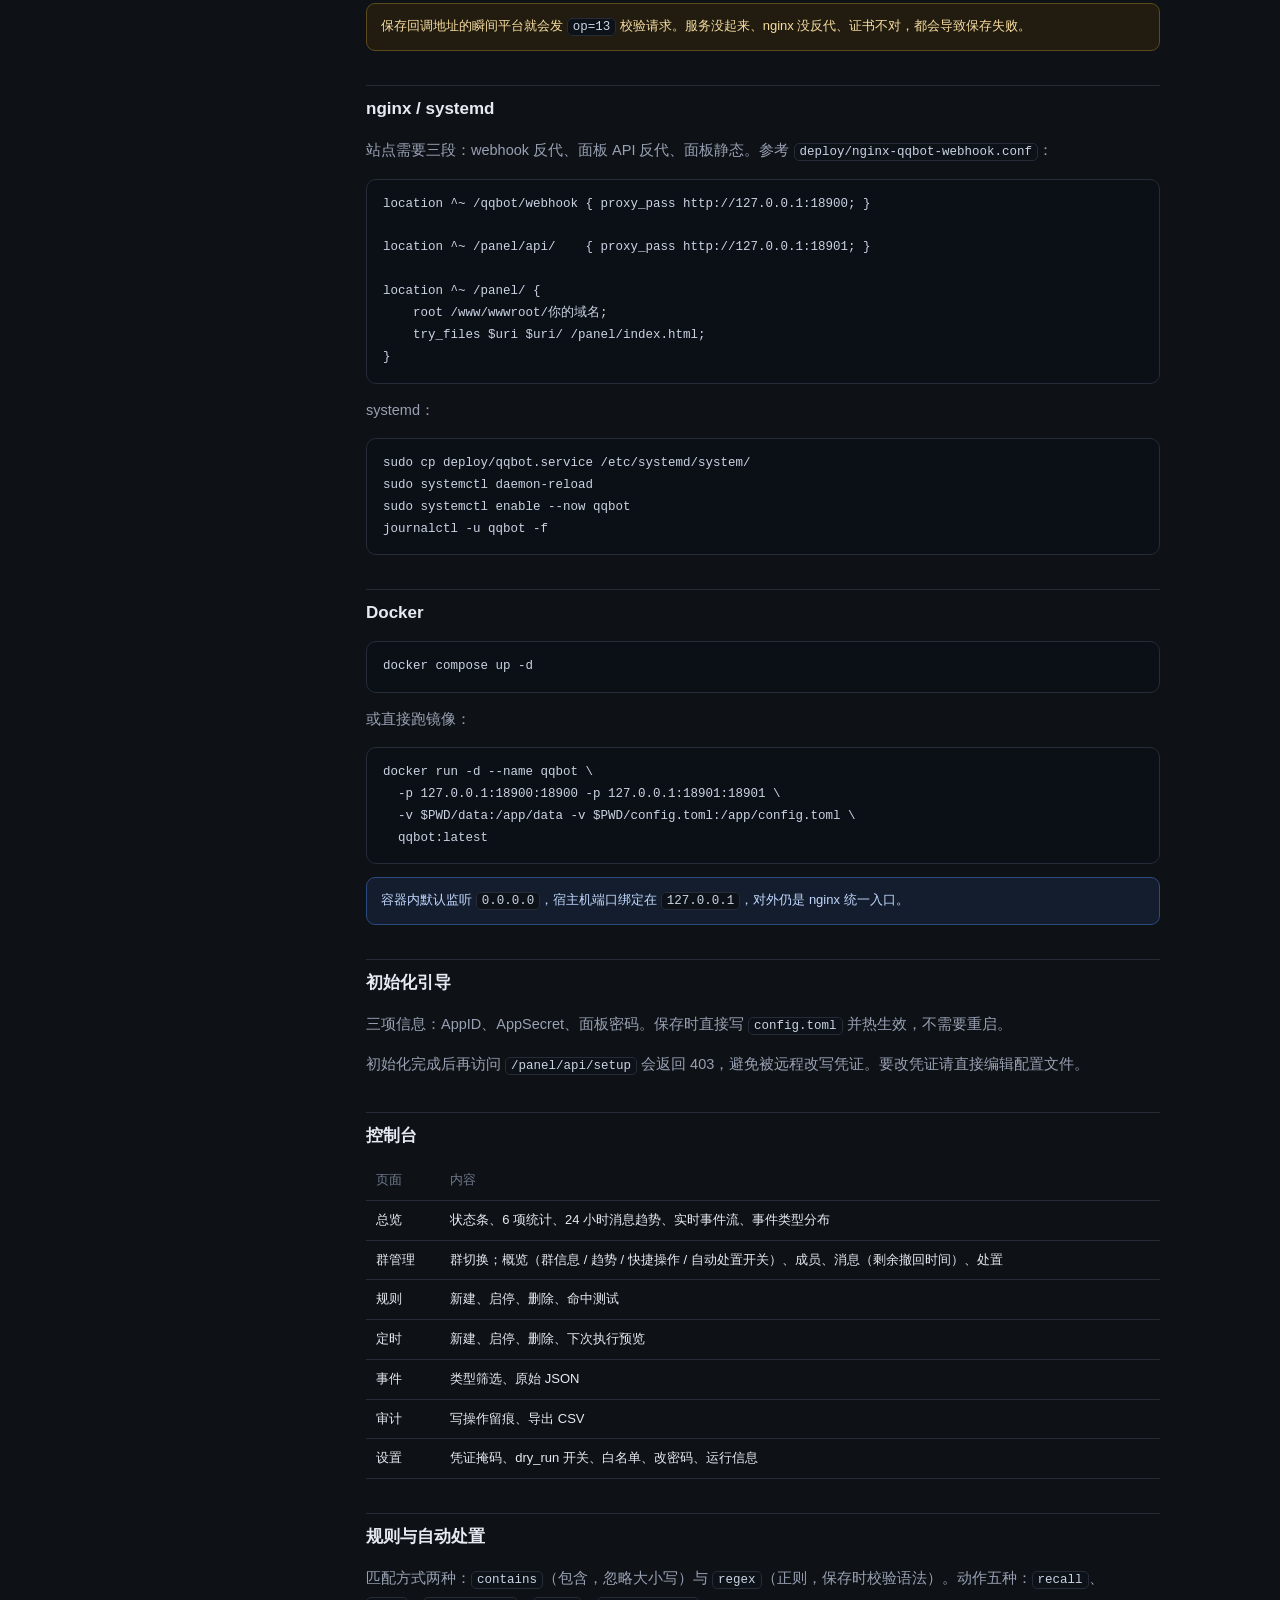
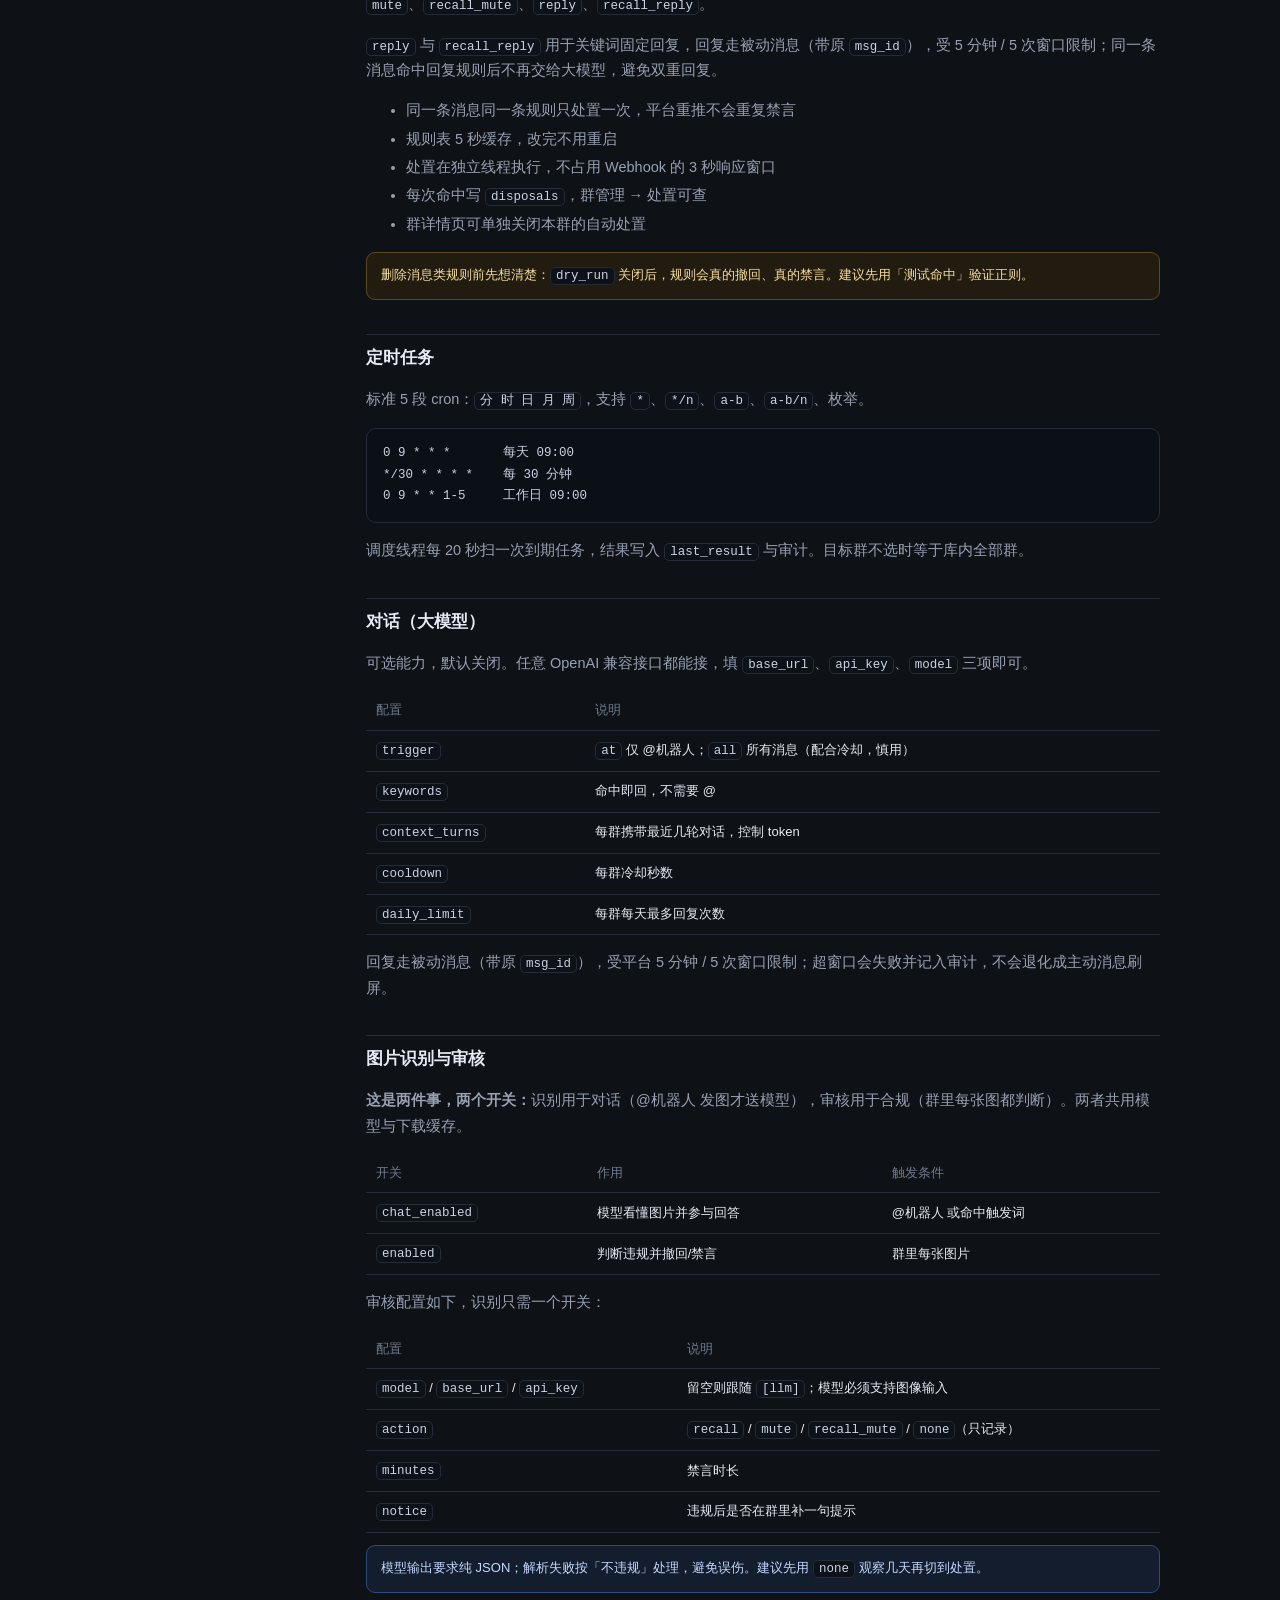
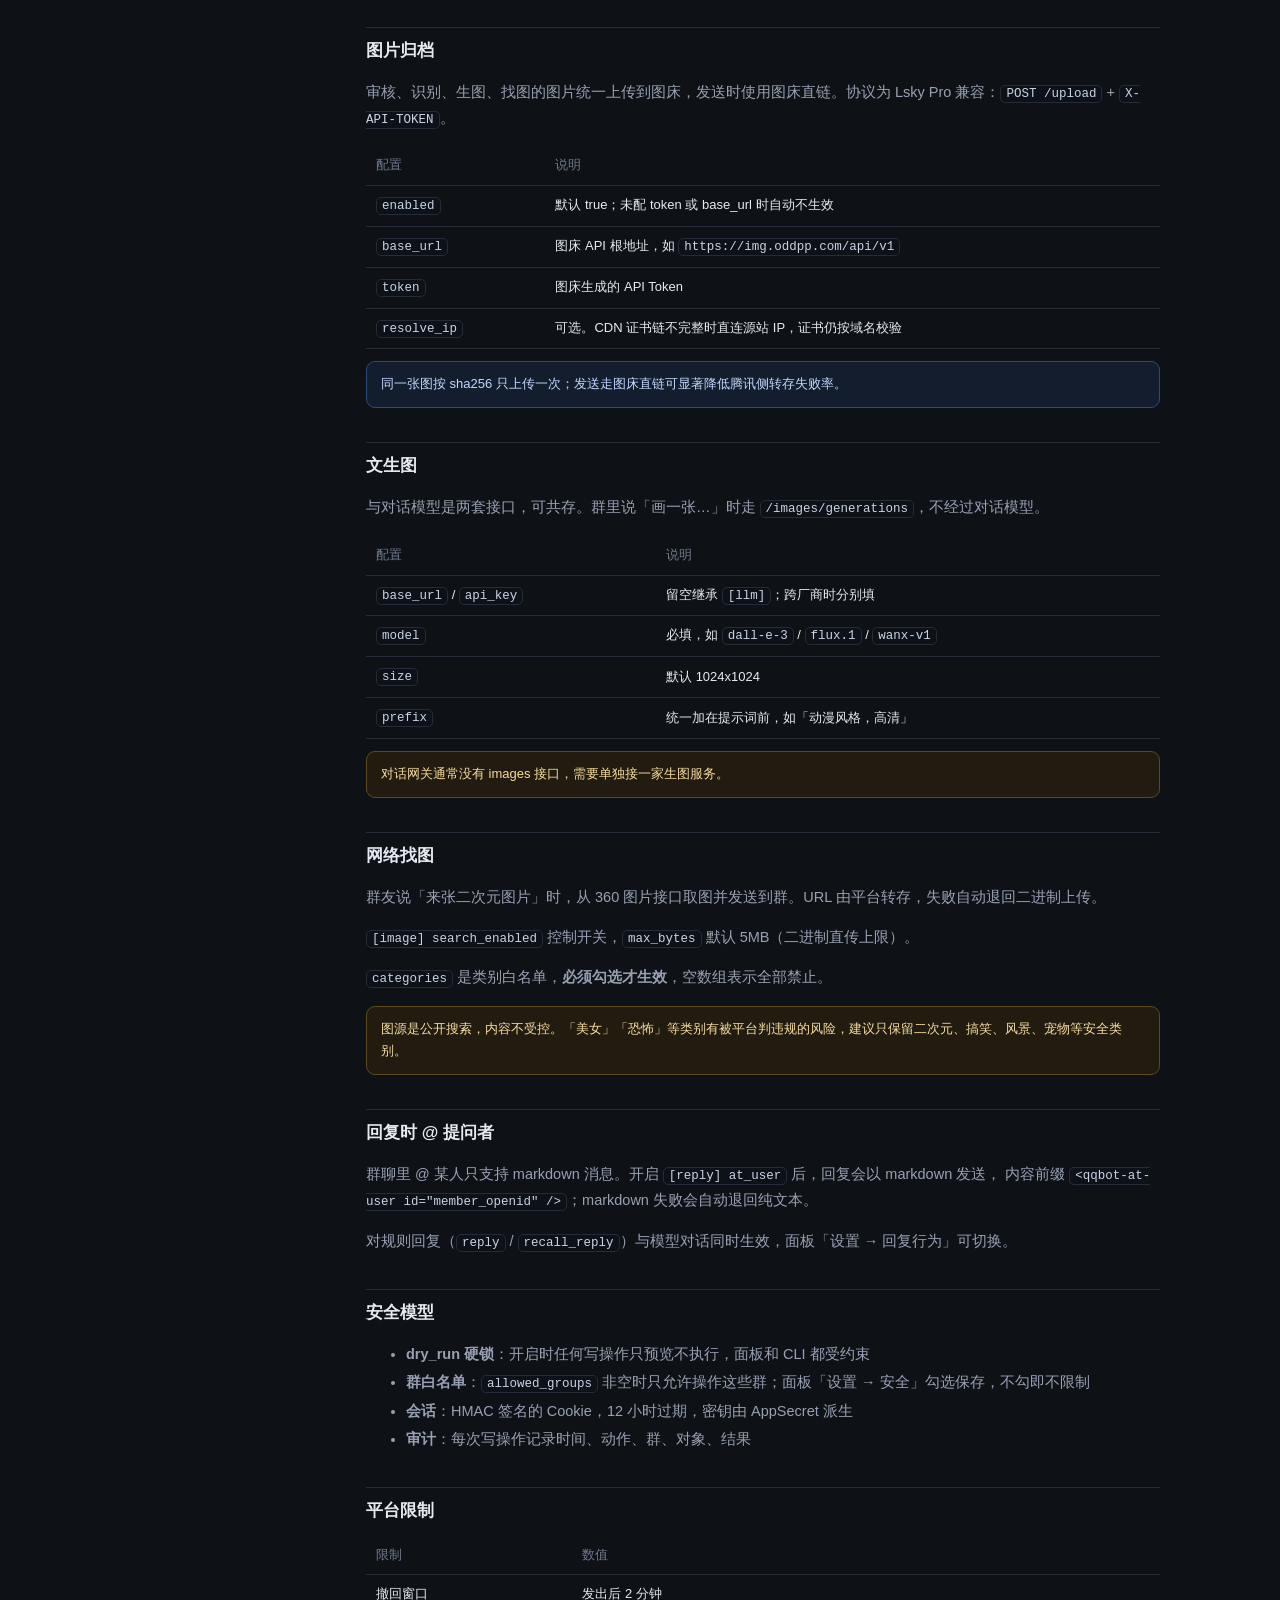
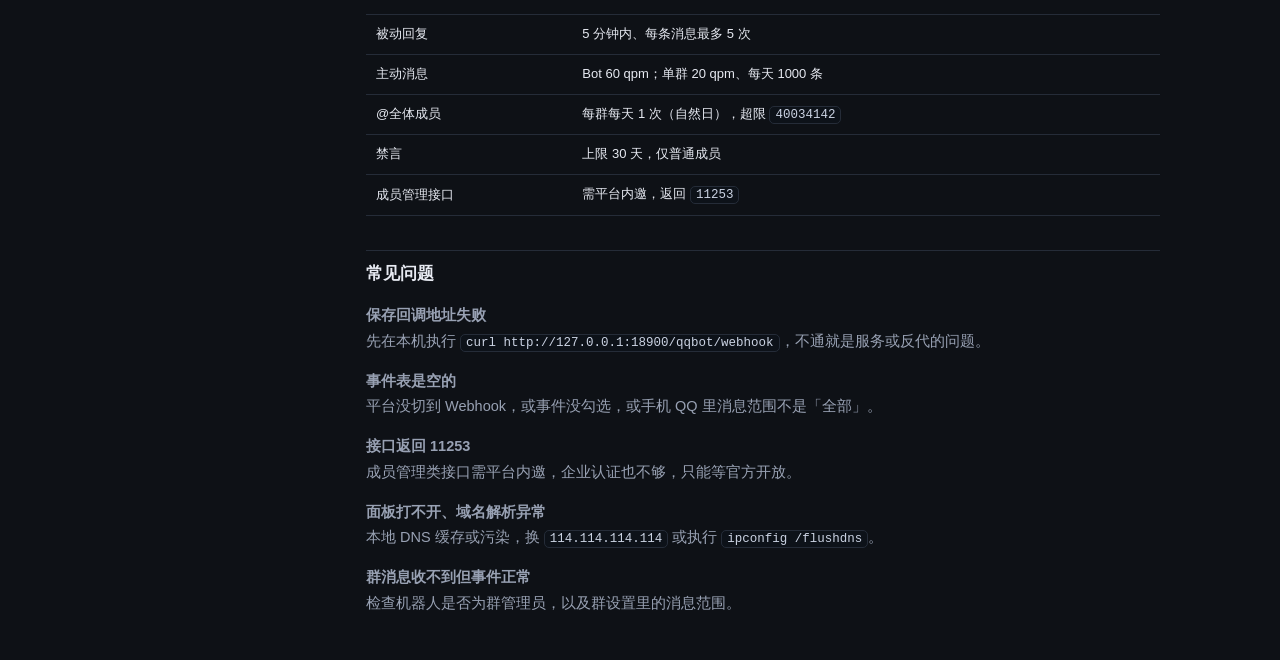
==== commit f8ef7897: "feat(storage): 支持直连源站 IP，绕过 CDN 不完整证书链 - 新增 [storage] resolve_ip：连指定 IP，SNI 与证书校验仍用原域名 - 图床错误页为 HTML" ====
--- a/web/docs.html
+++ b/web/docs.html
@@ -218,6 +218,7 @@
     <tr><td><code>enabled</code></td><td>默认 true；未配 token 或 base_url 时自动不生效</td></tr>
     <tr><td><code>base_url</code></td><td>图床 API 根地址，如 <code>https://img.oddpp.com/api/v1</code></td></tr>
     <tr><td><code>token</code></td><td>图床生成的 API Token</td></tr>
+    <tr><td><code>resolve_ip</code></td><td>可选。CDN 证书链不完整时直连源站 IP，证书仍按域名校验</td></tr>
   </table>
   <div class="tip">同一张图按 sha256 只上传一次；发送走图床直链可显著降低腾讯侧转存失败率。</div>
 
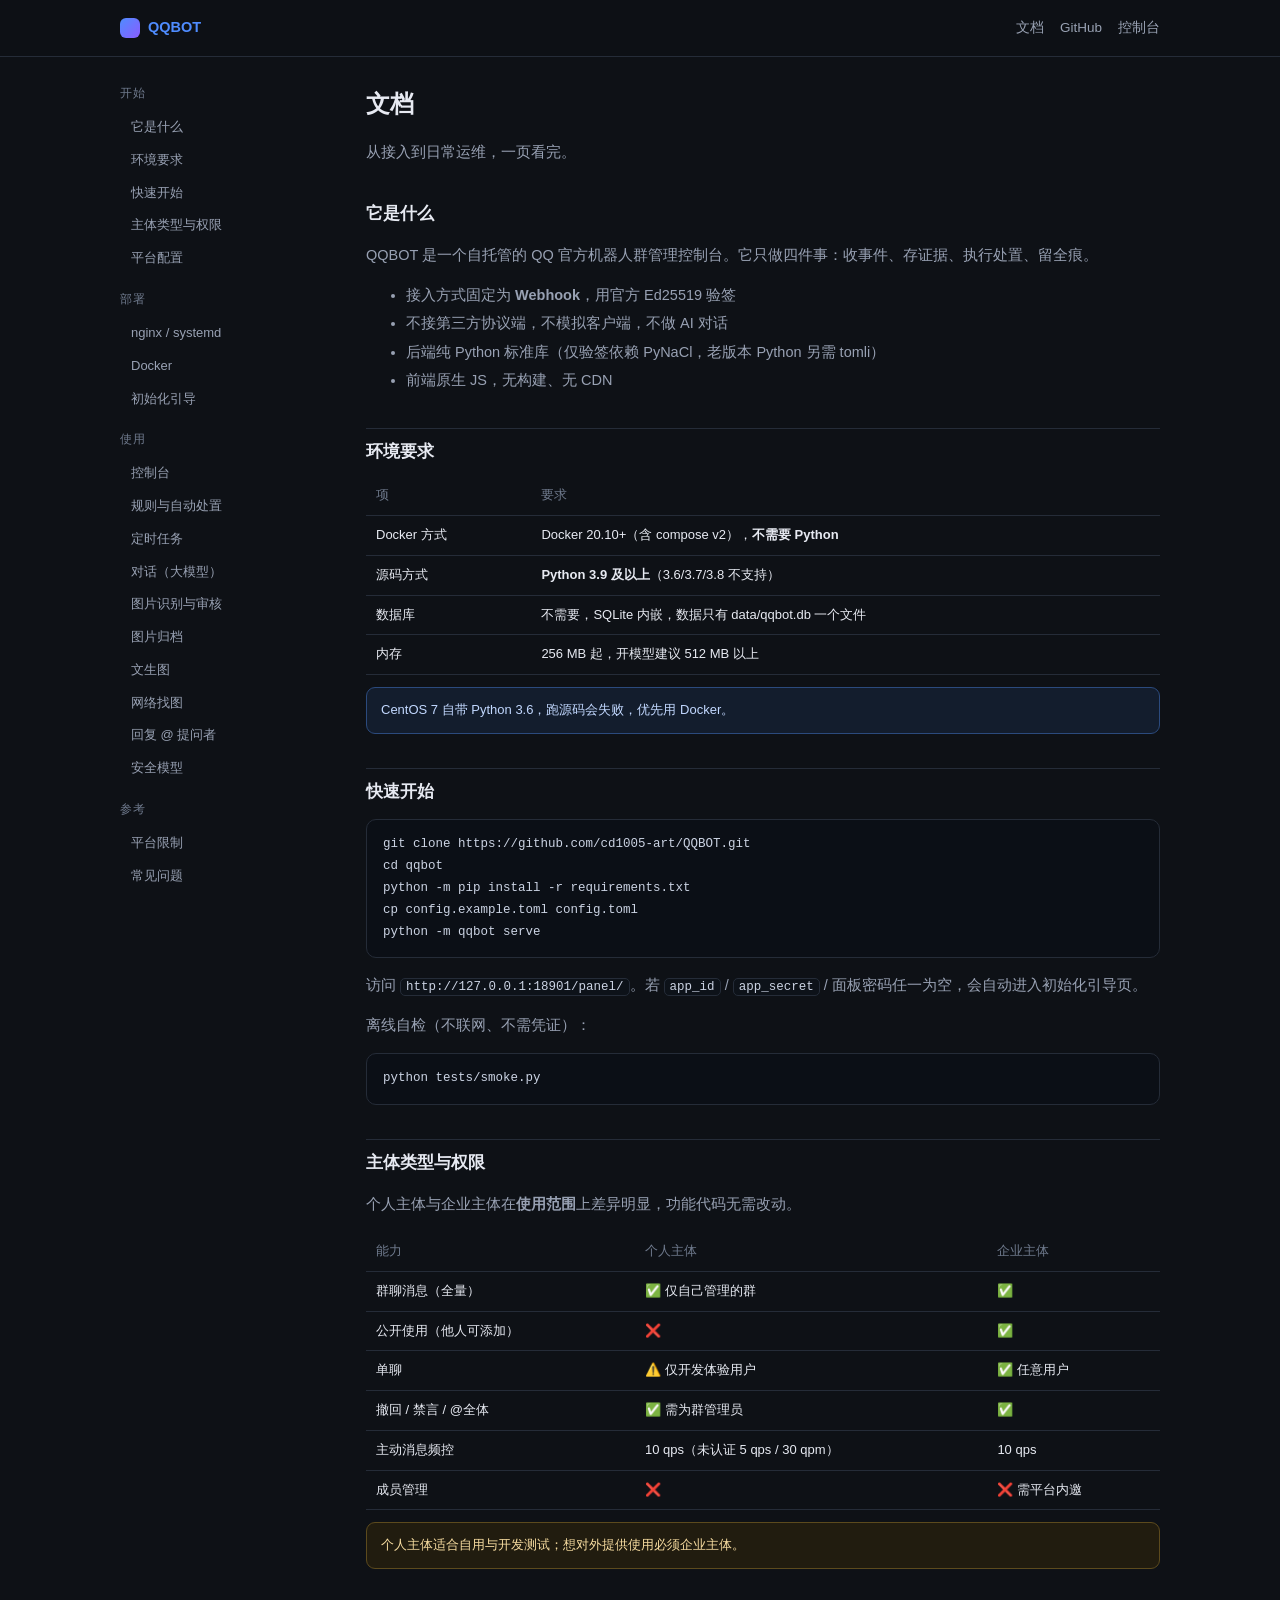
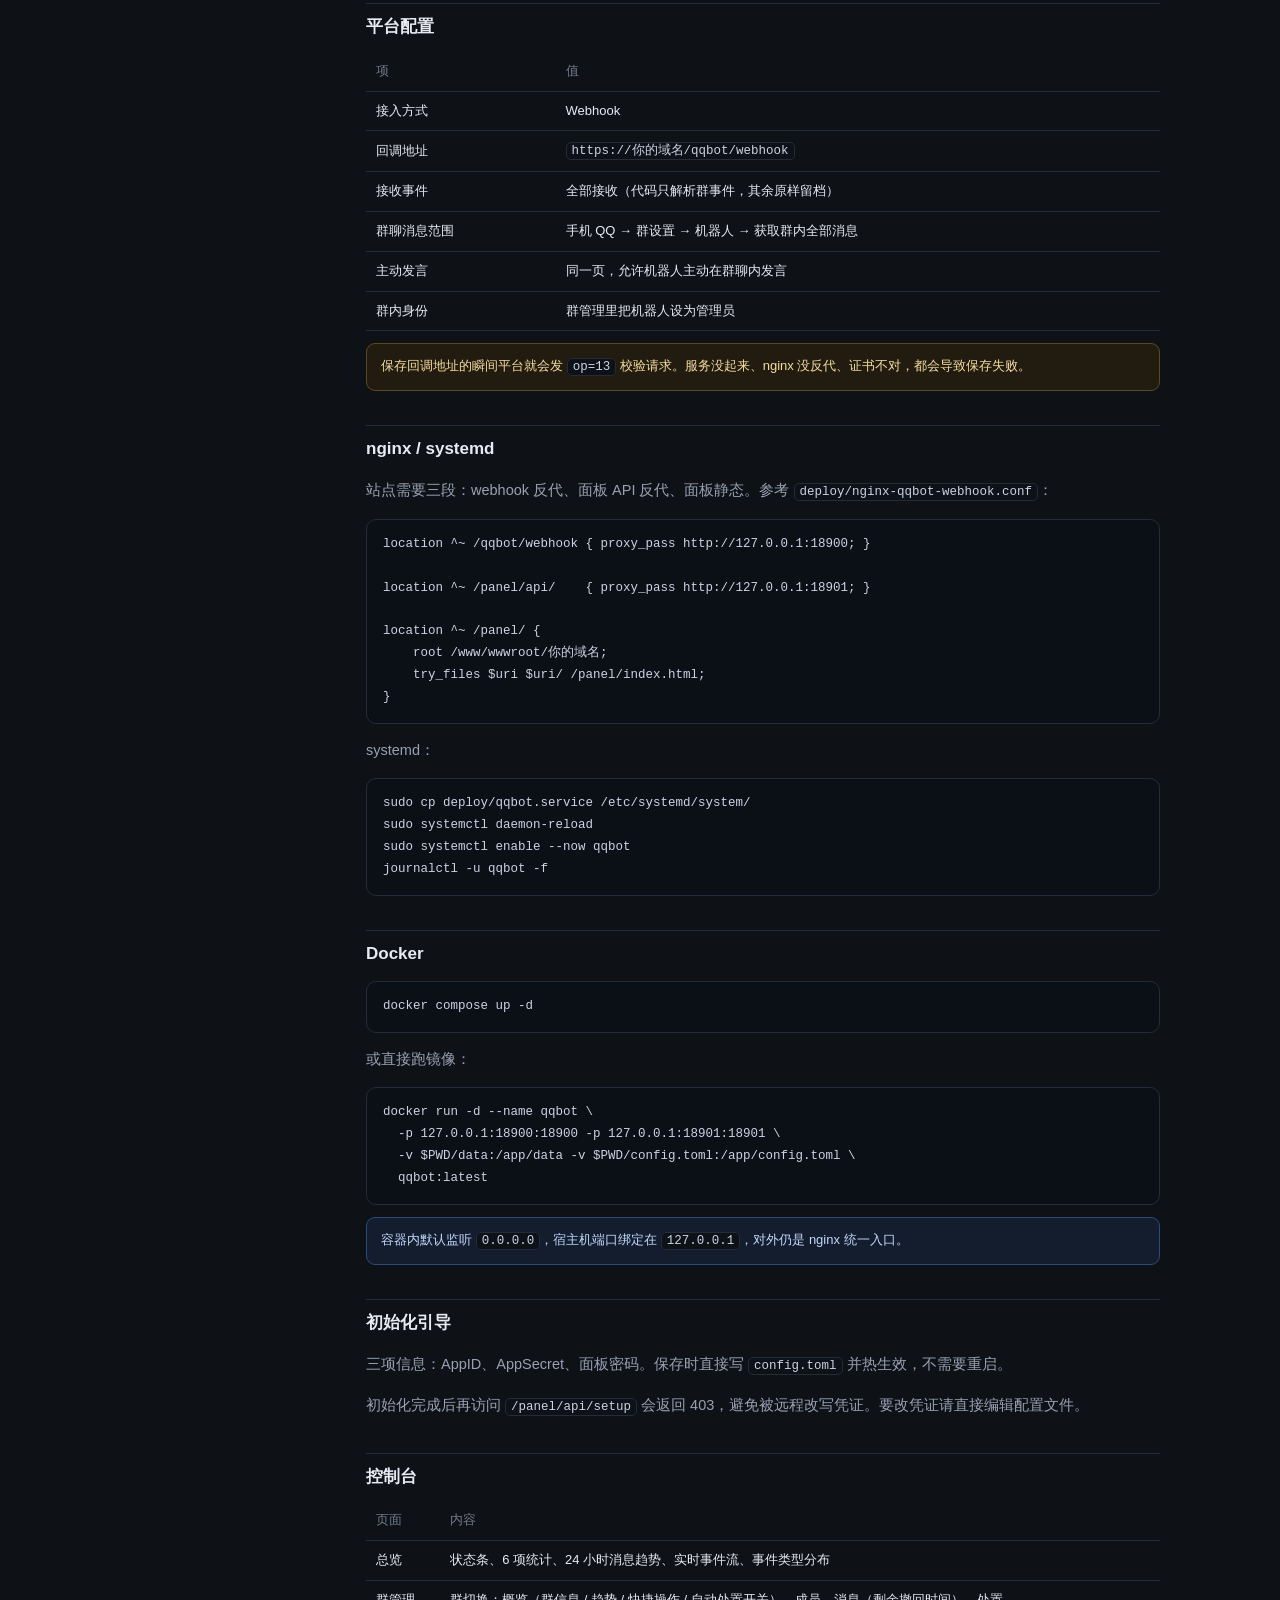
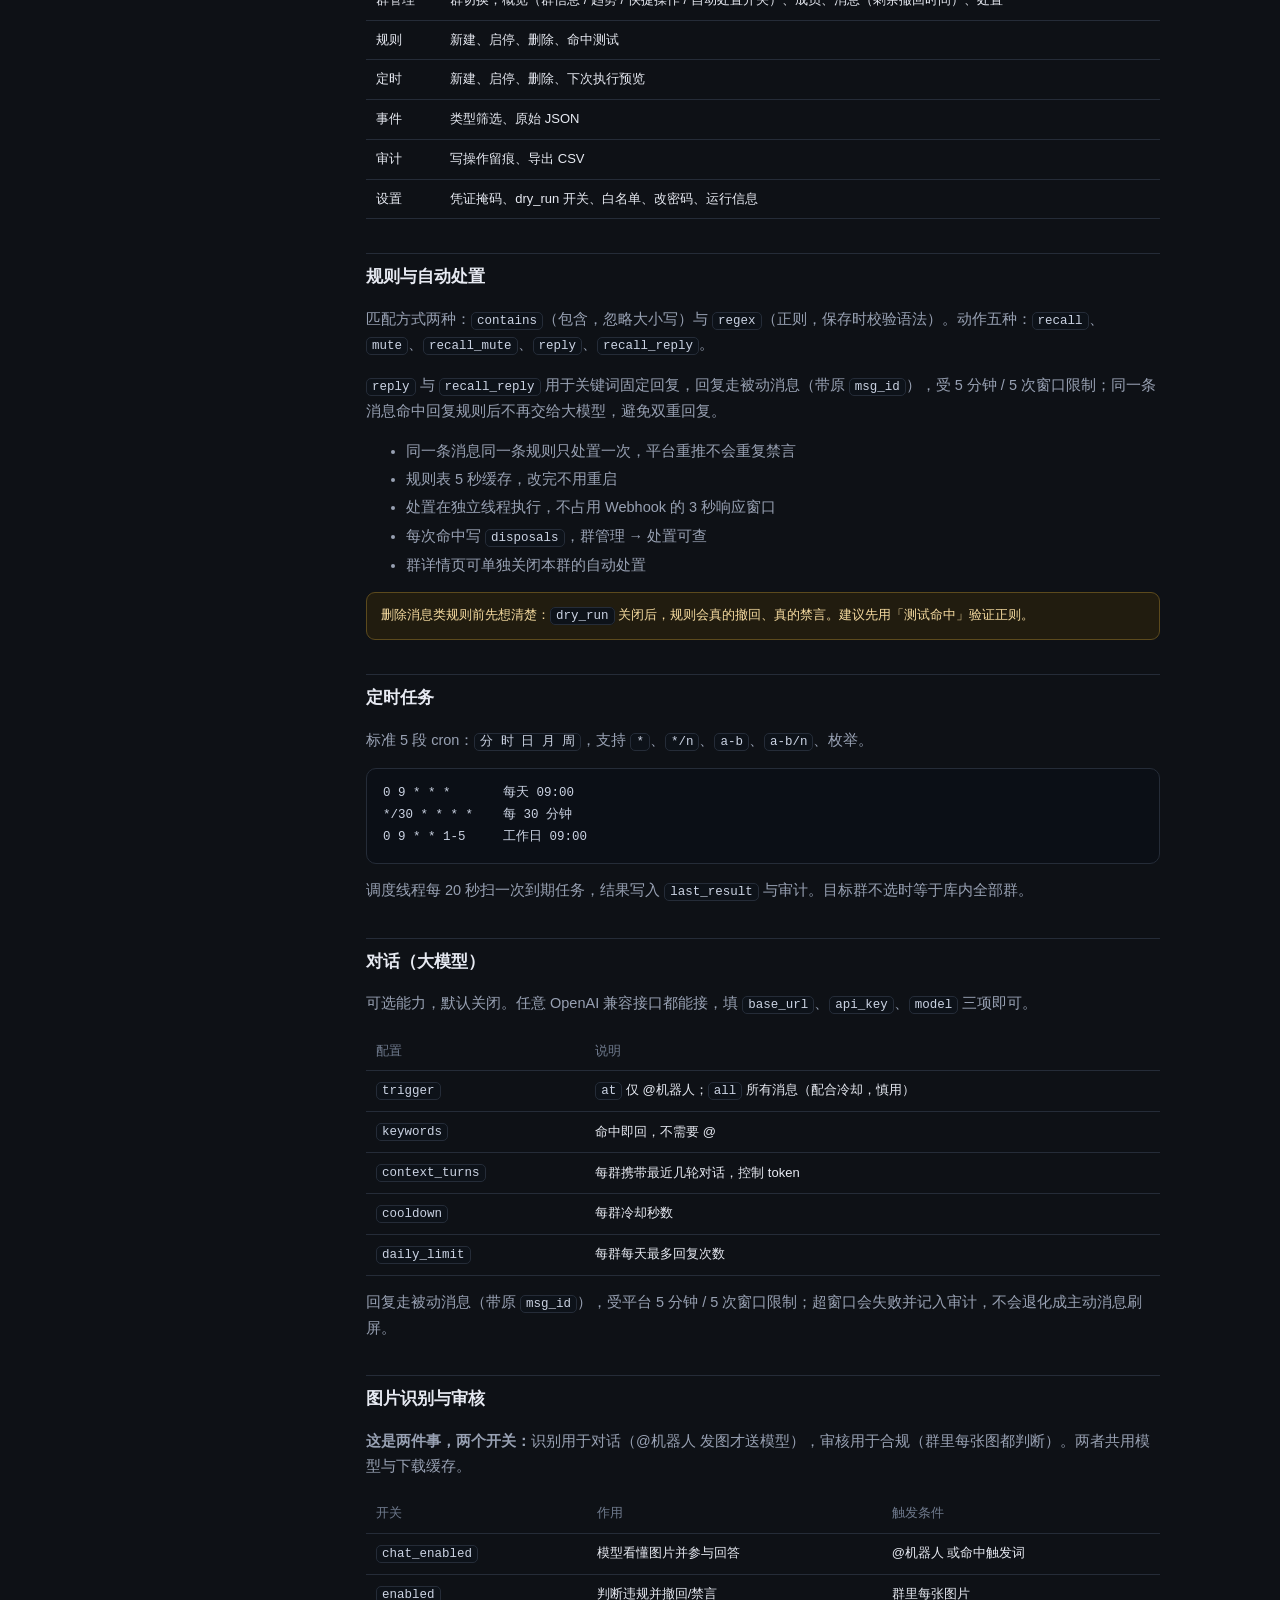
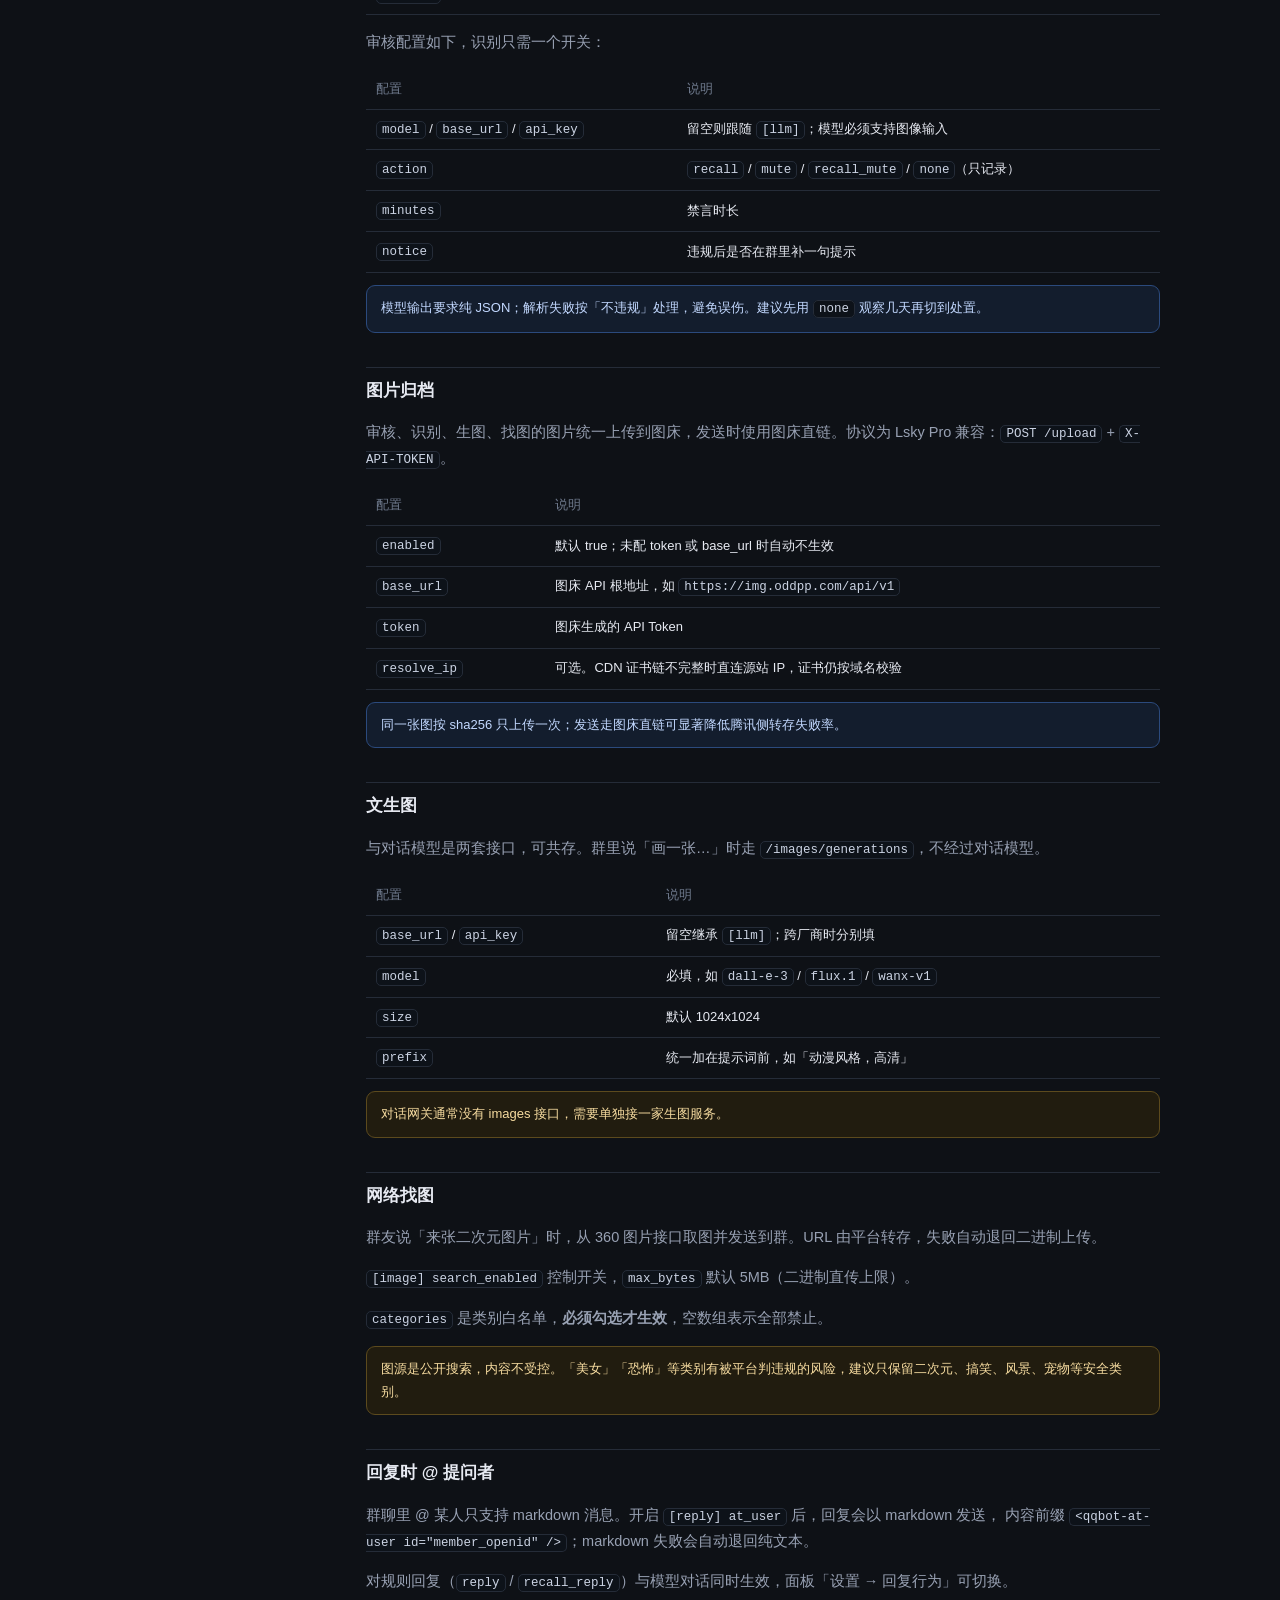
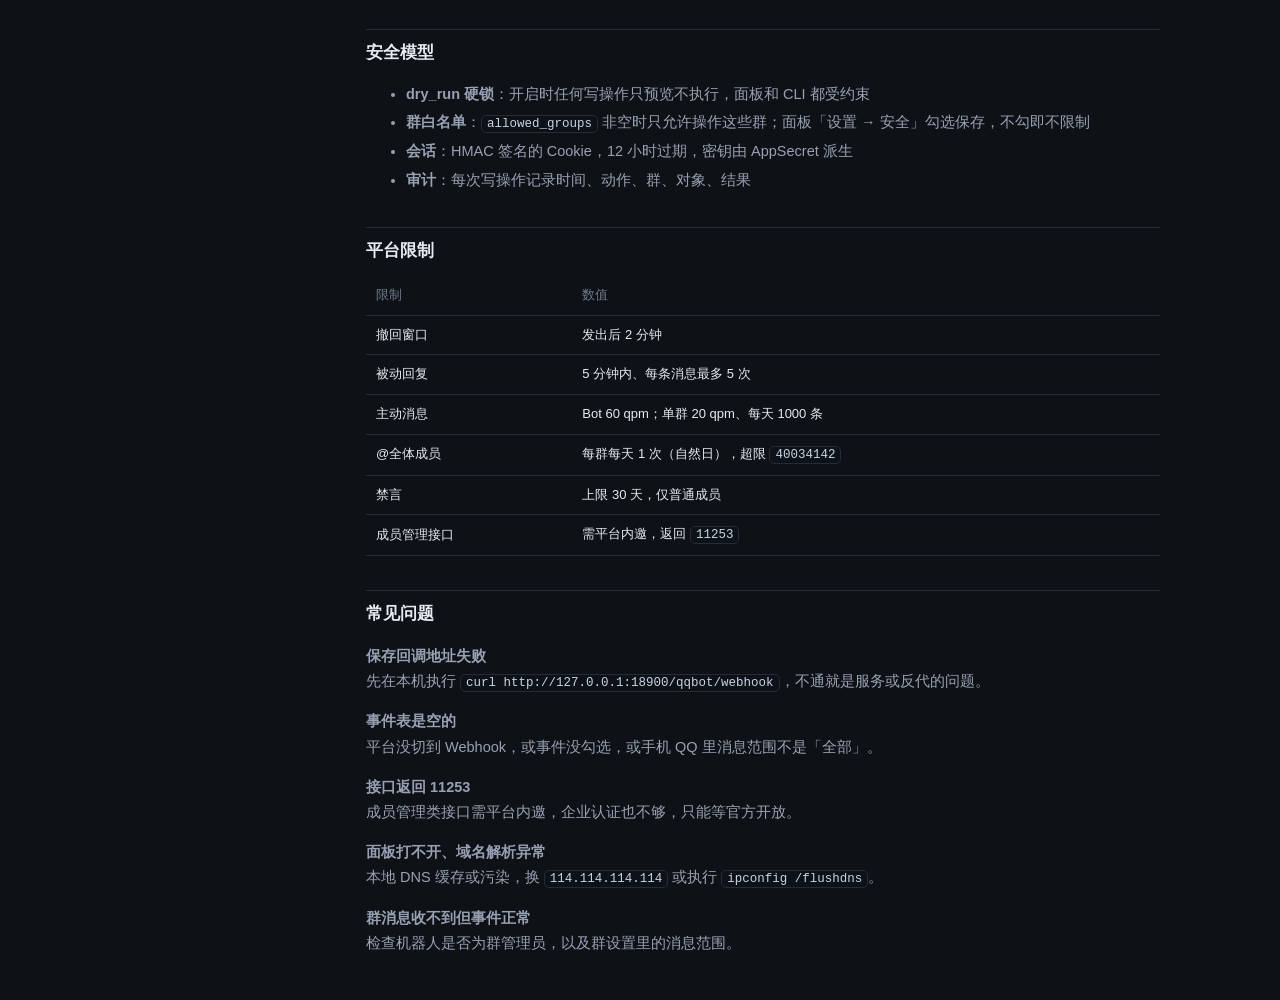
==== commit 9d6225c7: "docs: 明确环境要求（Python 3.9+ / Docker 20.10+） - README 与文档页新增「环境要求」表：Docker 无需 Python，源码方式需 3.9+ - 标注 Ce" ====
--- a/web/docs.html
+++ b/web/docs.html
@@ -51,6 +51,7 @@
 <aside>
   <div class="t">开始</div>
   <a href="#intro">它是什么</a>
+  <a href="#req">环境要求</a>
   <a href="#quick">快速开始</a>
   <a href="#entity">主体类型与权限</a>
   <a href="#platform">平台配置</a>
@@ -87,6 +88,16 @@
     <li>前端原生 JS，无构建、无 CDN</li>
   </ul>
 
+  <h2 id="req">环境要求</h2>
+  <table>
+    <tr><th>项</th><th>要求</th></tr>
+    <tr><td>Docker 方式</td><td>Docker 20.10+（含 compose v2），<b>不需要 Python</b></td></tr>
+    <tr><td>源码方式</td><td><b>Python 3.9 及以上</b>（3.6/3.7/3.8 不支持）</td></tr>
+    <tr><td>数据库</td><td>不需要，SQLite 内嵌，数据只有 data/qqbot.db 一个文件</td></tr>
+    <tr><td>内存</td><td>256 MB 起，开模型建议 512 MB 以上</td></tr>
+  </table>
+  <div class="tip">CentOS 7 自带 Python 3.6，跑源码会失败，优先用 Docker。</div>
+
   <h2 id="quick">快速开始</h2>
   <pre>git clone https://github.com/cd1005-art/QQBOT.git
 cd qqbot
